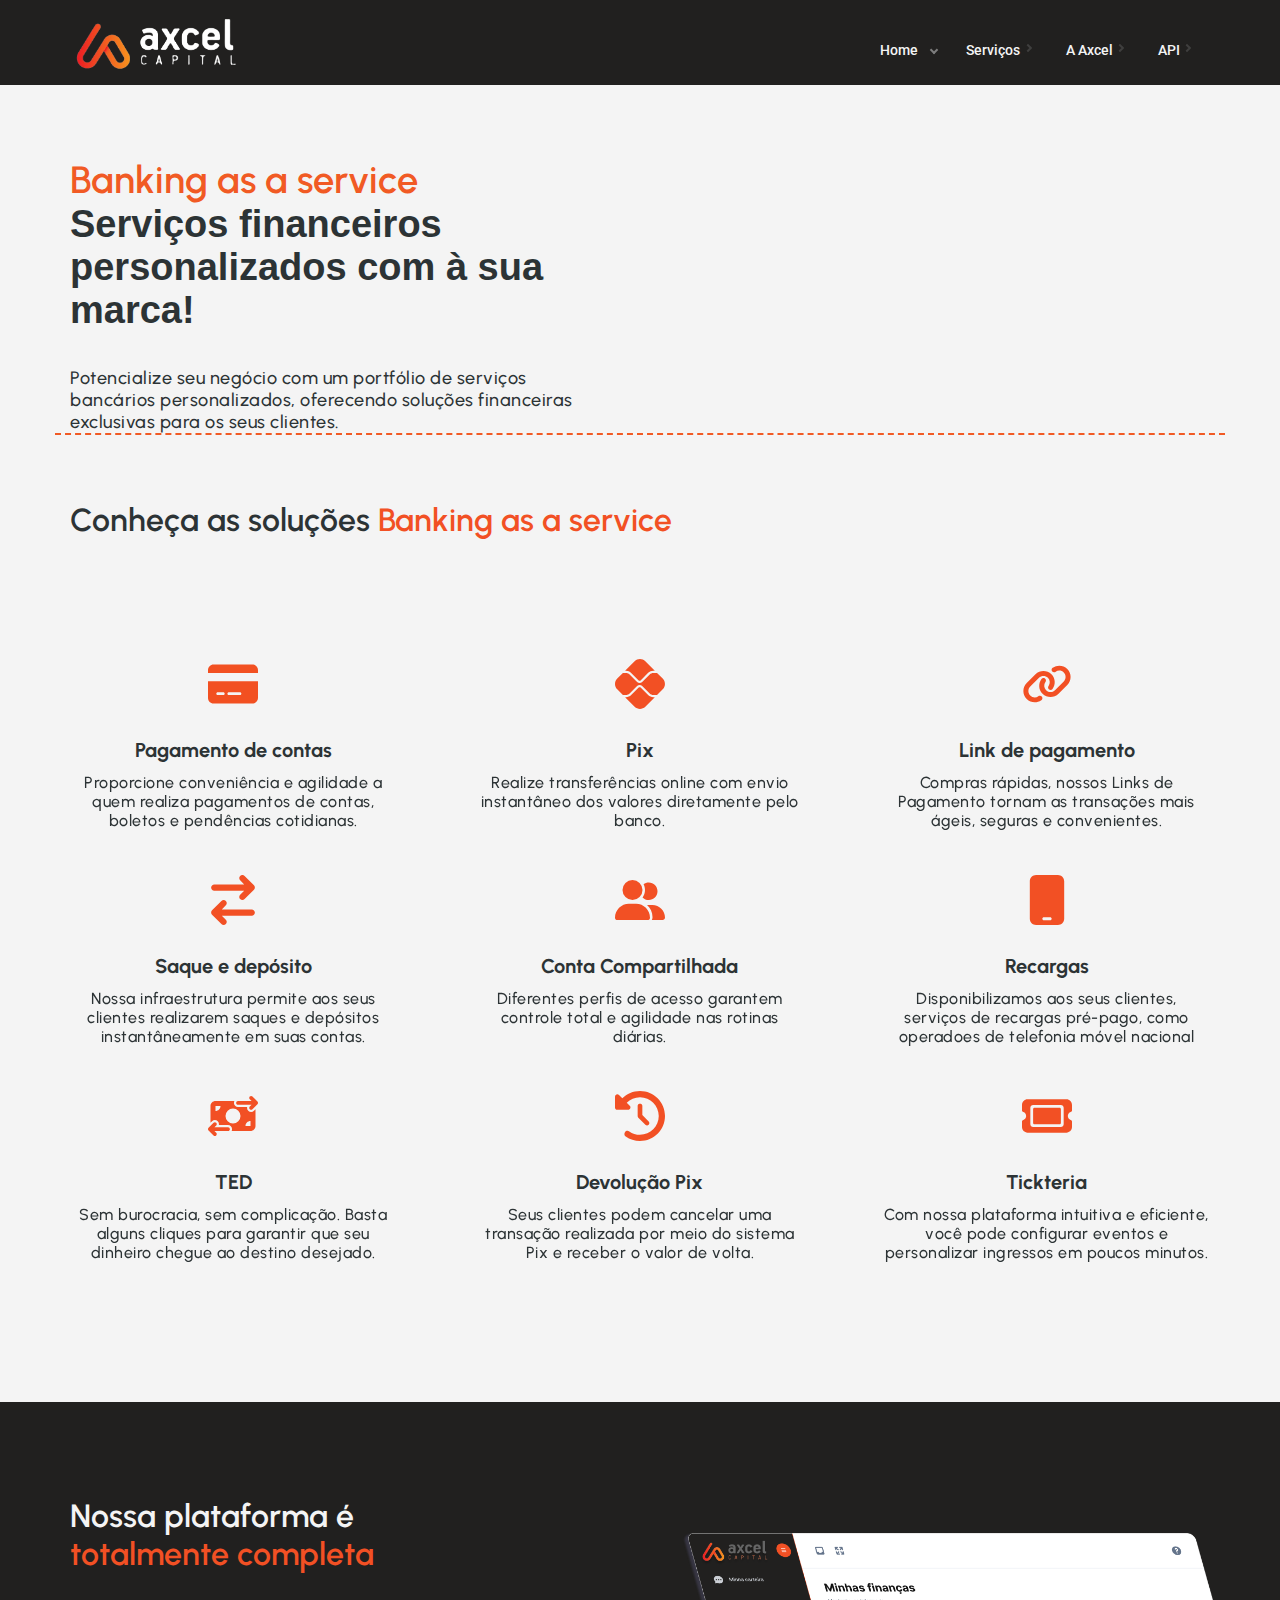
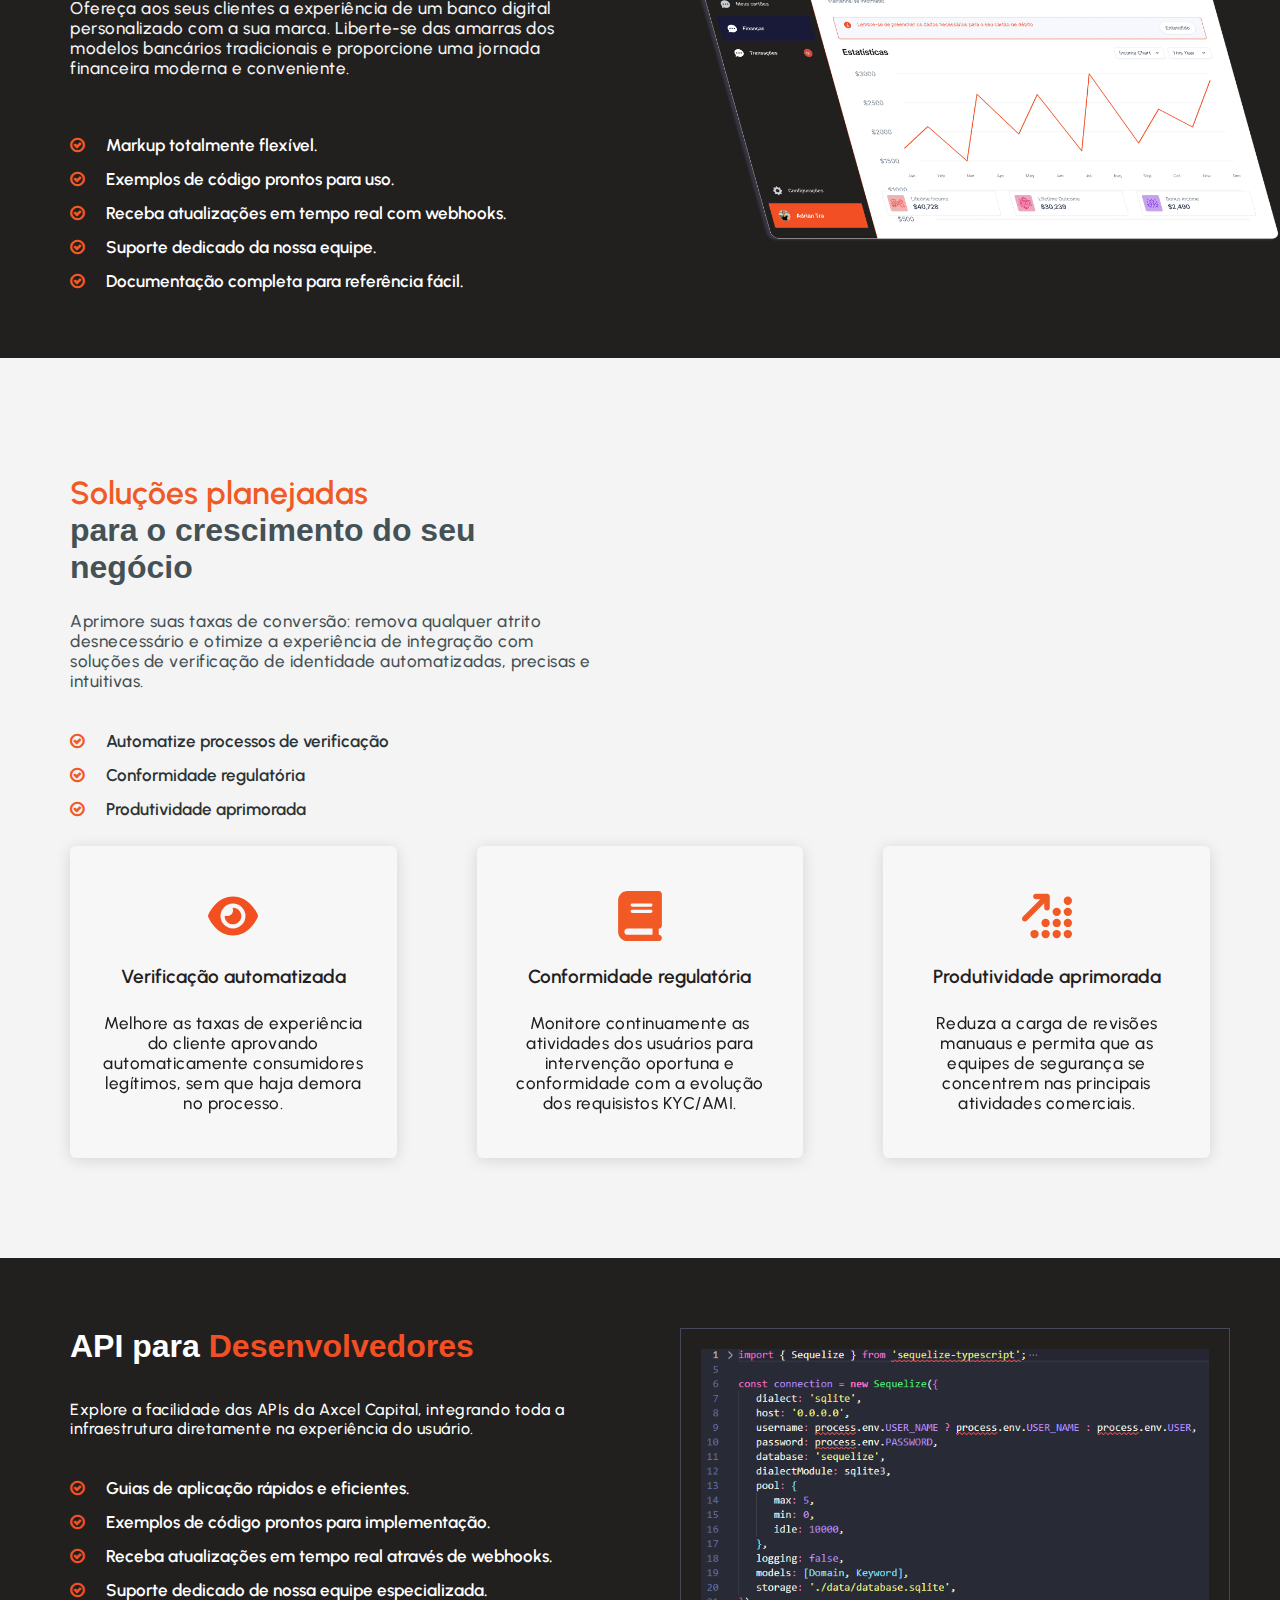
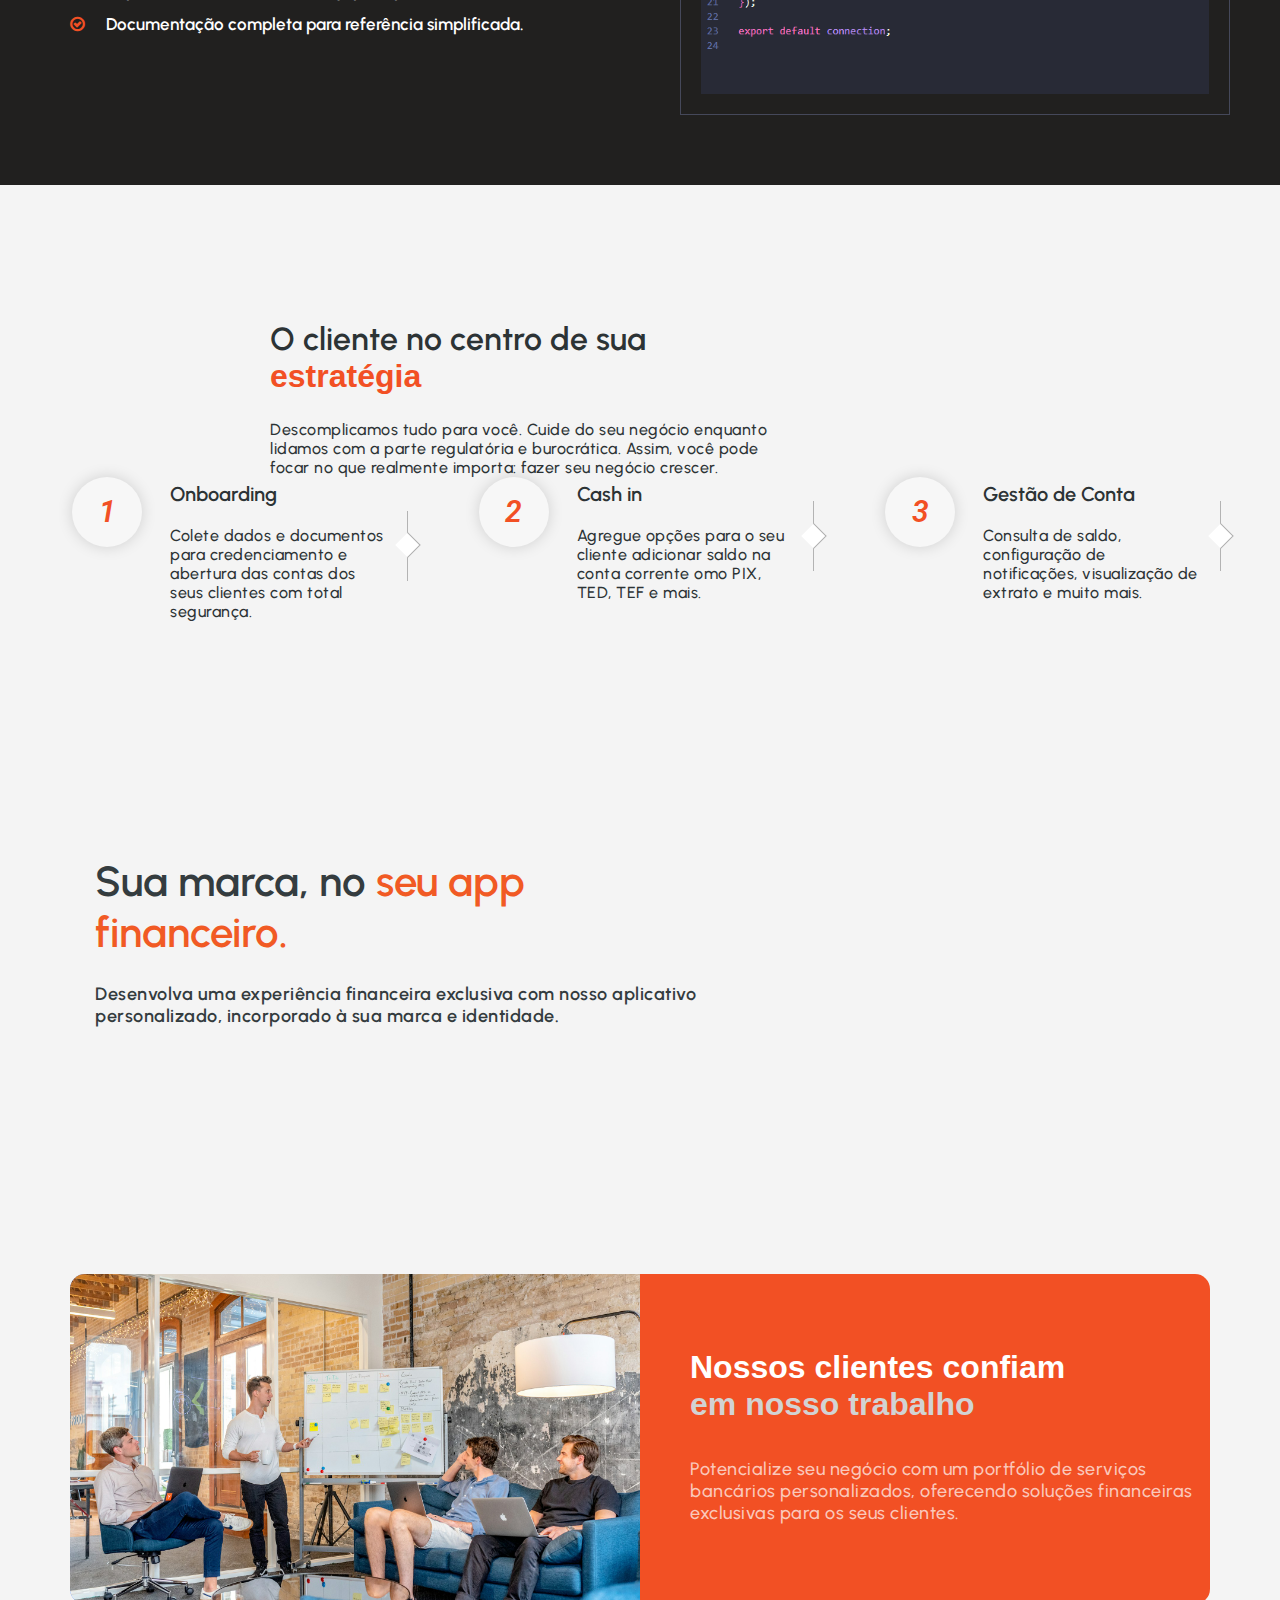
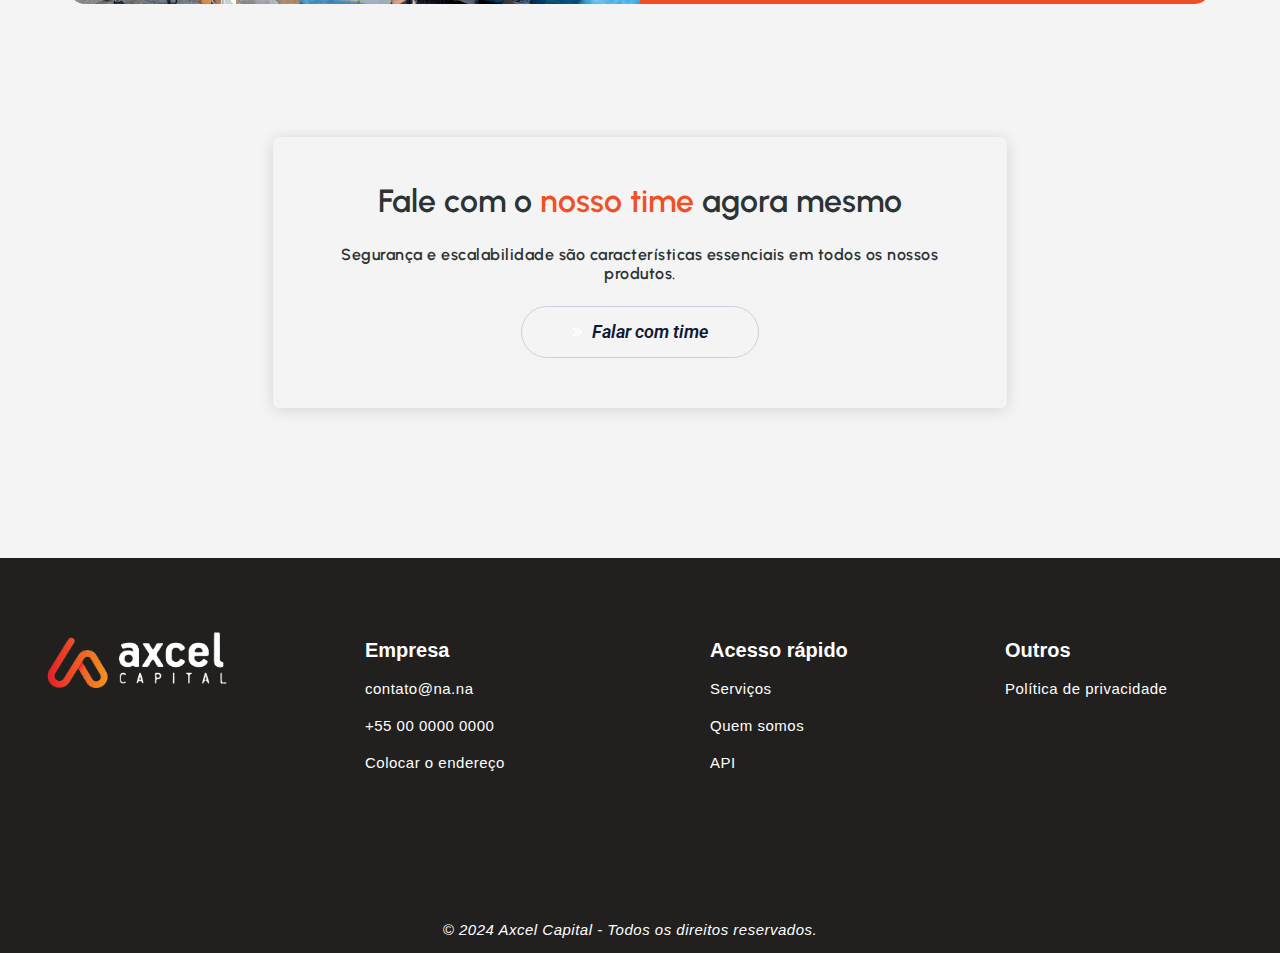
==== index.html @ 0be45f27 "testestete" ====
﻿<!DOCTYPE html>
<!--[if lt IE 10]> <html  lang="en" class="iex"> <![endif]-->
<!--[if (gt IE 10)|!(IE)]><!-->
<html lang="en">
<!--<![endif]-->
<head>
    <meta charset="utf-8">
    <meta http-equiv="X-UA-Compatible" content="IE=edge">
    <meta name="viewport" content="width=device-width, initial-scale=1">
    <title>Home</title>
    <meta name="description" content="Multipurpose HTML template.">
    <script src="../HTWF/scripts/jquery.min.js"></script>
    <link rel="stylesheet" href="../HTWF/scripts/bootstrap/css/bootstrap.css">
    <script src="../HTWF/scripts/script.js"></script>
    <link rel="stylesheet" href="../HTWF/style.css">
    <link rel="stylesheet" href="../HTWF/css/content-box.css">
    <link rel="stylesheet" href="../HTWF/css/image-box.css">
    <link rel="stylesheet" href="../HTWF/css/animations.css">
    <link rel="stylesheet" href="../HTWF/css/components.css">
    <link rel="stylesheet" href="../HTWF/scripts/flexslider/flexslider.css">
    <link rel="stylesheet" href="../HTWF/scripts/magnific-popup.css">
    <link rel="stylesheet" href="../HTWF/scripts/php/contact-form.css">
    <link rel="stylesheet" href="../HTWF/scripts/social.stream.css">
    <link rel="stylesheet" href="../skin.css">
    <link rel="icon" href="../images/favicon.png">
    <link rel="preconnect" href="https://fonts.googleapis.com">
<link rel="preconnect" href="https://fonts.gstatic.com" crossorigin>
<link href="https://fonts.googleapis.com/css2?family=Urbanist:wght@300;400;700&display=swap" rel="stylesheet">
    src
</head>
<body style="width: 100%;">
    <div id="preloader"></div>
    <header class="fixed-top scroll-change" data-menu-anima="fade-bottom">
        <div class="navbar navbar-default mega-menu-fullwidth navbar-fixed-top" role="navigation">
            <div class="navbar navbar-main">
                <div class="container">
                    <div class="navbar-header">
                        <button type="button" class="navbar-toggle">
                            <i class="fa fa-bars"></i>
                        </button>
                        <a class="navbar-brand" href="index.html">
                            <img style="padding-bottom: 20px;" class="logo-default" src="images/axcel-white.png" alt="logo" />
                            <img  class="logo-retina" src="images/axcel-white.png" alt="logo" />
                        </a>
                    </div>
                    <div class="collapse navbar-collapse">
                        <div class="nav navbar-nav navbar-right">
                            <ul class="nav navbar-nav">
                                <li class="dropdown active">
                                    <a href="index.html" class="dropdown-toggle" data-toggle="dropdown" role="button">Home <span class="caret"></span></a>
                                </li>
                                <li class="dropdown">
                                      <li class="dropdown dropdown-submenu">
                                            <a href="serviços.html" class="dropdown-toggle" data-toggle="dropdown">Serviços</a>
                                        </li>
                                        </li>
                                        <li class="dropdown dropdown-submenu">
                                            <a href="quemsomos.html" class="dropdown-toggle" data-toggle="dropdown">A Axcel</a>
                                        </li>
                                        <li class="dropdown dropdown-submenu">
                                            <a href="API.html" class="dropdown-toggle" data-toggle="dropdown">API</a>
                                        </li>
                                            </ul>
                                        </li>
                                    </ul>
                                </li>
                                
                                
        </div>
    </header>
    <div class="section-bg-image bg-top no-paddings-y" style="background-color: #f4f4f4
    ;margin-top: -50px;">
        <div class="container content"style="border-bottom: 2px dashed #F15A24;border-sty">
            <div class="container content" >
                <div class="row">
                    <div class="col-md-6">
                        <h1 style="color: #F15A24;font-family: 'Urbanist', sans-serif; font-size: 38px; margin-top: 100px; align-items: center; text-align: left; font-weight: 600; line-height: normal;">Banking as a service</h1>
                        <h1 style="color: #2c3335;font-family: 'Urbanisst', sans-serif; font-size: 38px;;margin-bottom: 80px;align-items: center; text-align: left; font-weight: 600;line-height: normal;">Serviços financeiros personalizados com à sua marca!</h1>
                        <p style="color: #2c3335;font-family: 'Urbanist', sans-serif; font-size: 18px;margin-top: -50px; align-items: center; text-align: left; font-weight: 500; line-height: normal;">
                            Potencialize seu negócio com um portfólio de serviços bancários personalizados, oferecendo soluções financeiras exclusivas para os seus clientes.                    </p>

                    </div>
                    <div class="col-md-4">
                        <div class="row">
                            <div class="col-md-6" style="align-items: center;margin-bottom: px;">
                                <script src="https://unpkg.com/@dotlottie/player-component@latest/dist/dotlottie-player.mjs" type="module"></script> <dotlottie-player src="https://lottie.host/35537ec1-e413-4c52-8516-61549d7e885e/YJDYobY845.json" background="transparent" speed="1" style="width: 580px; height: 580px;" loop autoplay></dotlottie-player>

                            </div>
                    </div>                  
                </div>    
                    </div>
        </div>
        
    </div>
    <div class="section-bg-image bg-top no-paddings-y" style="background-color: #f4f4f4
    ;">
        <div class="container content">
            <div class="row">
                <div class="col-md-6">

                </div>
                <div class="col-md-4">
                    <div class="row">
                       
                </div>
                
            </div>
           
        </div>
        <div class="container content">
            <div>
                <h1 style="color: #2c3335;font-family: 'Urbanist', sans-serif; font-size: 32px; margin-top: 70px; align-items: center; text-align: left; font-weight: 600; line-height: normal;z-index: 1;">Conheça as soluções <span style="color: #f25024">Banking as a service</span></h1>
            </div>
    </div>
    <div class="section-empty" style="background-color: #f4f4f4
    ;">
            <hr class="space"/>
            <div class="row" style="background-color: #f4f4f4;">
                <div class="col-md-4">
                    <div class="advs-box advs-box-top-icon" data-trigger="hover">
                        <i style="color: #5333ed;"><svg xmlns="http://www.w3.org/2000/svg" height="50" width="50" viewBox="0 0 576 512"><!--!Font Awesome Free 6.5.1 by @fontawesome - https://fontawesome.com License - https://fontawesome.com/license/free Copyright 2024 Fonticons, Inc.--><path fill="#f25021" d="M64 32C28.7 32 0 60.7 0 96v32H576V96c0-35.3-28.7-64-64-64H64zM576 224H0V416c0 35.3 28.7 64 64 64H512c35.3 0 64-28.7 64-64V224zM112 352h64c8.8 0 16 7.2 16 16s-7.2 16-16 16H112c-8.8 0-16-7.2-16-16s7.2-16 16-16zm112 16c0-8.8 7.2-16 16-16H368c8.8 0 16 7.2 16 16s-7.2 16-16 16H240c-8.8 0-16-7.2-16-16z"/></svg></i>
                        <h1 style="color:#2c3335;font-size: 20px; font-family: 'Urbanist', sans-serif;font-weight: 700;">Pagamento de contas</h1>
                        <p  style="color: #2c3335;font-family: 'Urbanist', sans-serif; font-size: 16px; align-items: center; text-align: center; font-weight: 500; line-height: normal;margin-top: -20px;">
                            Proporcione conveniência e agilidade a quem realiza pagamentos de
contas, boletos e pendências
cotidianas.
                        </p>
                    </div>
                </div>
                <div class="col-md-4" style="background-color: #f4f4f4;">
                    <div class="advs-box advs-box-top-icon" data-anima="scale-u" data-trigger="hover">
                        <i style="color: #5333ed;"><svg xmlns="http://www.w3.org/2000/svg" height="50" width="50" viewBox="0 0 512 512"><!--!Font Awesome Free 6.5.1 by @fontawesome - https://fontawesome.com License - https://fontawesome.com/license/free Copyright 2024 Fonticons, Inc.--><path fill="#f25024" d="M242.4 292.5C247.8 287.1 257.1 287.1 262.5 292.5L339.5 369.5C353.7 383.7 372.6 391.5 392.6 391.5H407.7L310.6 488.6C280.3 518.1 231.1 518.1 200.8 488.6L103.3 391.2H112.6C132.6 391.2 151.5 383.4 165.7 369.2L242.4 292.5zM262.5 218.9C256.1 224.4 247.9 224.5 242.4 218.9L165.7 142.2C151.5 127.1 132.6 120.2 112.6 120.2H103.3L200.7 22.8C231.1-7.6 280.3-7.6 310.6 22.8L407.8 119.9H392.6C372.6 119.9 353.7 127.7 339.5 141.9L262.5 218.9zM112.6 142.7C126.4 142.7 139.1 148.3 149.7 158.1L226.4 234.8C233.6 241.1 243 245.6 252.5 245.6C261.9 245.6 271.3 241.1 278.5 234.8L355.5 157.8C365.3 148.1 378.8 142.5 392.6 142.5H430.3L488.6 200.8C518.9 231.1 518.9 280.3 488.6 310.6L430.3 368.9H392.6C378.8 368.9 365.3 363.3 355.5 353.5L278.5 276.5C264.6 262.6 240.3 262.6 226.4 276.6L149.7 353.2C139.1 363 126.4 368.6 112.6 368.6H80.8L22.8 310.6C-7.6 280.3-7.6 231.1 22.8 200.8L80.8 142.7H112.6z"/></svg></i>
                        <h1 style="color:#2c3335;font-size: 20px; font-family: 'Urbanist', sans-serif;font-weight: 700;">Pix</h1>
                        <p  style="color: #2c3335;font-family: 'Urbanist', sans-serif; font-size: 16px; align-items: center; text-align: center; font-weight: 500; line-height: normal;margin-top: -20px;">
                            Realize transferências online com
envio instantâneo dos valores
diretamente pelo banco.
                        </p>
                    </div>
                </div>
                <div class="col-md-4">
                    <div class="advs-box advs-box-top-icon" data-anima="scale-u" data-trigger="hover">
                        <i style="color: #5333ed;"><svg xmlns="http://www.w3.org/2000/svg" height="50" width="50" viewBox="0 0 640 512"><!--!Font Awesome Free 6.5.1 by @fontawesome - https://fontawesome.com License - https://fontawesome.com/license/free Copyright 2024 Fonticons, Inc.--><path fill="#f25024" d="M579.8 267.7c56.5-56.5 56.5-148 0-204.5c-50-50-128.8-56.5-186.3-15.4l-1.6 1.1c-14.4 10.3-17.7 30.3-7.4 44.6s30.3 17.7 44.6 7.4l1.6-1.1c32.1-22.9 76-19.3 103.8 8.6c31.5 31.5 31.5 82.5 0 114L422.3 334.8c-31.5 31.5-82.5 31.5-114 0c-27.9-27.9-31.5-71.8-8.6-103.8l1.1-1.6c10.3-14.4 6.9-34.4-7.4-44.6s-34.4-6.9-44.6 7.4l-1.1 1.6C206.5 251.2 213 330 263 380c56.5 56.5 148 56.5 204.5 0L579.8 267.7zM60.2 244.3c-56.5 56.5-56.5 148 0 204.5c50 50 128.8 56.5 186.3 15.4l1.6-1.1c14.4-10.3 17.7-30.3 7.4-44.6s-30.3-17.7-44.6-7.4l-1.6 1.1c-32.1 22.9-76 19.3-103.8-8.6C74 372 74 321 105.5 289.5L217.7 177.2c31.5-31.5 82.5-31.5 114 0c27.9 27.9 31.5 71.8 8.6 103.9l-1.1 1.6c-10.3 14.4-6.9 34.4 7.4 44.6s34.4 6.9 44.6-7.4l1.1-1.6C433.5 260.8 427 182 377 132c-56.5-56.5-148-56.5-204.5 0L60.2 244.3z"/></svg></i>
                        <h1 style="color:#2c3335;font-size: 20px; font-family: 'Urbanist', sans-serif;font-weight: 700;">Link de pagamento</h1>
                        <p  style="color: #2c3335;font-family: 'Urbanist', sans-serif; font-size: 16px; align-items: center; text-align: center; font-weight: 500; line-height: normal;margin-top: -20px;">
                            Compras rápidas, nossos Links de
Pagamento tornam as transações
mais ágeis, seguras e convenientes.</p>
                    </div>
                </div>
            </div>
        </div>
    </div>
    <div class="section-empty" style="background-color: #f4f4f4;"> 
        <div class="container content">
            <div class="row" style="background-color: #f4f4f4;">
                <div class="col-md-4">
                    <div class="advs-box advs-box-top-icon" data-anima="scale-u" data-trigger="hover">
                        <i style="color: #5333ed;"><svg xmlns="http://www.w3.org/2000/svg" height="50" width="50" viewBox="0 0 448 512"><!--!Font Awesome Free 6.5.1 by @fontawesome - https://fontawesome.com License - https://fontawesome.com/license/free Copyright 2024 Fonticons, Inc.--><path fill="#f25024" d="M438.6 150.6c12.5-12.5 12.5-32.8 0-45.3l-96-96c-12.5-12.5-32.8-12.5-45.3 0s-12.5 32.8 0 45.3L338.7 96 32 96C14.3 96 0 110.3 0 128s14.3 32 32 32l306.7 0-41.4 41.4c-12.5 12.5-12.5 32.8 0 45.3s32.8 12.5 45.3 0l96-96zm-333.3 352c12.5 12.5 32.8 12.5 45.3 0s12.5-32.8 0-45.3L109.3 416 416 416c17.7 0 32-14.3 32-32s-14.3-32-32-32l-306.7 0 41.4-41.4c12.5-12.5 12.5-32.8 0-45.3s-32.8-12.5-45.3 0l-96 96c-12.5 12.5-12.5 32.8 0 45.3l96 96z"/></svg></i>
                        <h1 style="color:#2c3335;font-size: 20px; font-family: 'Urbanist', sans-serif;font-weight: 700;">Saque e depósito</h1>
                        <p  style="color: #2c3335;font-family: 'Urbanist', sans-serif; font-size: 16px; align-items: center; text-align: center; font-weight: 500; line-height: normal;margin-top: -20px;">
                            Nossa infraestrutura permite aos seus clientes realizarem saques e depósitos instantâneamente em suas contas.</p>
                    </div>
                </div>
                <div class="col-md-4">
                    <div class="advs-box advs-box-top-icon" data-anima="scale-u" data-trigger="hover">
                        <i style="color: #5333ed;"><svg xmlns="http://www.w3.org/2000/svg" height="50" width="50" viewBox="0 0 640 512"><!--!Font Awesome Free 6.5.1 by @fontawesome - https://fontawesome.com License - https://fontawesome.com/license/free Copyright 2024 Fonticons, Inc.--><path fill="#f25024" d="M96 128a128 128 0 1 1 256 0A128 128 0 1 1 96 128zM0 482.3C0 383.8 79.8 304 178.3 304h91.4C368.2 304 448 383.8 448 482.3c0 16.4-13.3 29.7-29.7 29.7H29.7C13.3 512 0 498.7 0 482.3zM609.3 512H471.4c5.4-9.4 8.6-20.3 8.6-32v-8c0-60.7-27.1-115.2-69.8-151.8c2.4-.1 4.7-.2 7.1-.2h61.4C567.8 320 640 392.2 640 481.3c0 17-13.8 30.7-30.7 30.7zM432 256c-31 0-59-12.6-79.3-32.9C372.4 196.5 384 163.6 384 128c0-26.8-6.6-52.1-18.3-74.3C384.3 40.1 407.2 32 432 32c61.9 0 112 50.1 112 112s-50.1 112-112 112z"/></svg></i>
                        <h1 style="color:#2c3335;font-size: 20px; font-family: 'Urbanist', sans-serif;font-weight: 700;">Conta Compartilhada</h1>
                        <p  style="color: #2c3335;font-family: 'Urbanist', sans-serif; font-size: 16px; align-items: center; text-align: center; font-weight: 500; line-height: normal;margin-top: -20px;">
                            Diferentes perfis de acesso
                            garantem controle total e agilidade
                            nas rotinas diárias. 
                            
                        </p>
                    </div>
                </div>
                <div class="col-md-4">
                    <div class="advs-box advs-box-top-icon" data-anima="scale-u" data-trigger="hover">
                        <i style="color: #5333ed;"><svg xmlns="http://www.w3.org/2000/svg" height="50" width="50" viewBox="0 0 384 512"><!--!Font Awesome Free 6.5.1 by @fontawesome - https://fontawesome.com License - https://fontawesome.com/license/free Copyright 2024 Fonticons, Inc.--><path fill="#f25024" d="M80 0C44.7 0 16 28.7 16 64V448c0 35.3 28.7 64 64 64H304c35.3 0 64-28.7 64-64V64c0-35.3-28.7-64-64-64H80zm80 432h64c8.8 0 16 7.2 16 16s-7.2 16-16 16H160c-8.8 0-16-7.2-16-16s7.2-16 16-16z"/></svg></i>
                        <h1 style="color:#2c3335;font-size: 20px; font-family: 'Urbanist', sans-serif;font-weight: 700;">Recargas</h1>
                        <p style="color: #2c3335;font-family: 'Urbanist', sans-serif; font-size: 16px; align-items: center; text-align: center; font-weight: 500; line-height: normal;margin-top: -20px;">
                           Disponibilizamos aos seus clientes, serviços de recargas pré-pago, como operadoes de telefonia móvel nacional
                        </p>
                    </div>
                </div>
            </div>
        </div>
    </div>
    <div class="section-empty" style="background-color: #f4f4f4;">
        <div class="container content" style="background-color: f6f0fa;">
            <div class="row" style="background-color: #f4f4f4;">
                <div class="col-md-4">
                    <div class="advs-box advs-box-top-icon" data-anima="scale-u" data-trigger="hover">
                        <i style="color: #5333ed;"><svg xmlns="http://www.w3.org/2000/svg" height="50" width="50" viewBox="0 0 640 512"><!--!Font Awesome Free 6.5.1 by @fontawesome - https://fontawesome.com License - https://fontawesome.com/license/free Copyright 2024 Fonticons, Inc.--><path fill="#f25024" d="M535 41c-9.4-9.4-9.4-24.6 0-33.9s24.6-9.4 33.9 0l64 64c4.5 4.5 7 10.6 7 17s-2.5 12.5-7 17l-64 64c-9.4 9.4-24.6 9.4-33.9 0s-9.4-24.6 0-33.9l23-23L384 112c-13.3 0-24-10.7-24-24s10.7-24 24-24l174.1 0L535 41zM105 377l-23 23L256 400c13.3 0 24 10.7 24 24s-10.7 24-24 24L81.9 448l23 23c9.4 9.4 9.4 24.6 0 33.9s-24.6 9.4-33.9 0L7 441c-4.5-4.5-7-10.6-7-17s2.5-12.5 7-17l64-64c9.4-9.4 24.6-9.4 33.9 0s9.4 24.6 0 33.9zM96 64H337.9c-3.7 7.2-5.9 15.3-5.9 24c0 28.7 23.3 52 52 52l117.4 0c-4 17 .6 35.5 13.8 48.8c20.3 20.3 53.2 20.3 73.5 0L608 169.5V384c0 35.3-28.7 64-64 64H302.1c3.7-7.2 5.9-15.3 5.9-24c0-28.7-23.3-52-52-52l-117.4 0c4-17-.6-35.5-13.8-48.8c-20.3-20.3-53.2-20.3-73.5 0L32 342.5V128c0-35.3 28.7-64 64-64zm64 64H96v64c35.3 0 64-28.7 64-64zM544 320c-35.3 0-64 28.7-64 64h64V320zM320 352a96 96 0 1 0 0-192 96 96 0 1 0 0 192z"/></svg></i>
                        <h1 style="color:#2c3335;font-size: 20px; font-family: 'Urbanist', sans-serif;font-weight: 700;">TED</h1>
                        <p  style="color: #2c3335;font-family: 'Urbanist', sans-serif; font-size: 16px; align-items: center; text-align: center; font-weight: 500; line-height: normal;margin-top: -20px;">
                            Sem burocracia, sem complicação.
Basta alguns cliques para garantir que
seu dinheiro chegue ao destino
desejado.</p>
                    </div>
                </div>
                <div class="col-md-4">
                    <div class="advs-box advs-box-top-icon" data-anima="scale-u" data-trigger="hover">
                        <i style="color: #5333ed;"><svg xmlns="http://www.w3.org/2000/svg" height="50" width="50" viewBox="0 0 512 512"><!--!Font Awesome Free 6.5.1 by @fontawesome - https://fontawesome.com License - https://fontawesome.com/license/free Copyright 2024 Fonticons, Inc.--><path fill="#f25024" d="M75 75L41 41C25.9 25.9 0 36.6 0 57.9V168c0 13.3 10.7 24 24 24H134.1c21.4 0 32.1-25.9 17-41l-30.8-30.8C155 85.5 203 64 256 64c106 0 192 86 192 192s-86 192-192 192c-40.8 0-78.6-12.7-109.7-34.4c-14.5-10.1-34.4-6.6-44.6 7.9s-6.6 34.4 7.9 44.6C151.2 495 201.7 512 256 512c141.4 0 256-114.6 256-256S397.4 0 256 0C185.3 0 121.3 28.7 75 75zm181 53c-13.3 0-24 10.7-24 24V256c0 6.4 2.5 12.5 7 17l72 72c9.4 9.4 24.6 9.4 33.9 0s9.4-24.6 0-33.9l-65-65V152c0-13.3-10.7-24-24-24z"/></svg></i>
                        <h1 style="color:#2c3335;font-size: 20px; font-family: 'Urbanist', sans-serif;font-weight: 700;">Devolução Pix</h1>
                        <p  style="color: #2c3335;font-family: 'Urbanist', sans-serif; font-size: 16px; align-items: center; text-align: center; font-weight: 500; line-height: normal;margin-top: -20px;">
                            Seus clientes podem cancelar uma
transação realizada por meio do
sistema Pix e receber o valor de
volta.
                        </p>
                    </div>
                </div>
                <div class="col-md-4">
                    <div class="advs-box advs-box-top-icon" data-anima="scale-u" data-trigger="hover">
                        <i style="color: #ffff;"><svg xmlns="http://www.w3.org/2000/svg" height="50" width="50" viewBox="0 0 576 512"><!--!Font Awesome Free 6.5.1 by @fontawesome - https://fontawesome.com License - https://fontawesome.com/license/free Copyright 2024 Fonticons, Inc.--><path fill="#f25024" d="M64 64C28.7 64 0 92.7 0 128v64c0 8.8 7.4 15.7 15.7 18.6C34.5 217.1 48 235 48 256s-13.5 38.9-32.3 45.4C7.4 304.3 0 311.2 0 320v64c0 35.3 28.7 64 64 64H512c35.3 0 64-28.7 64-64V320c0-8.8-7.4-15.7-15.7-18.6C541.5 294.9 528 277 528 256s13.5-38.9 32.3-45.4c8.3-2.9 15.7-9.8 15.7-18.6V128c0-35.3-28.7-64-64-64H64zm64 112l0 160c0 8.8 7.2 16 16 16H432c8.8 0 16-7.2 16-16V176c0-8.8-7.2-16-16-16H144c-8.8 0-16 7.2-16 16zM96 160c0-17.7 14.3-32 32-32H448c17.7 0 32 14.3 32 32V352c0 17.7-14.3 32-32 32H128c-17.7 0-32-14.3-32-32V160z"/></svg></i>
                        <h1 style="color:#2c3335;font-size: 20px; font-family: 'Urbanist', sans-serif;font-weight: 700;">Tickteria</h1>
                        <p style="color: #2c3335;font-family: 'Urbanist', sans-serif; font-size: 16px; align-items: center; text-align: center; font-weight: 500; line-height: normal;margin-top: -20px;">
                            Com nossa plataforma intuitiva e
eficiente, você pode configurar eventos
e personalizar ingressos em poucos
minutos.
                        </p>
                    </div>
                    <hr class="space"/>
                </div>
            </div>
        </div>
    </div>
    <hr class="space"/>
    <div class="section-bg-image bg-bottom text-center" style="background-color: #21201f
    ;max-height: 1300px;">
        
        <div class="container content">
                    <div class="row">
                        <div class="col-md-6">
                            <h1 style="color: #f4f4f4;font-family: 'Urbanist', sans-serif; font-size: 32px; margin-top: 100px; align-items: center; text-align: left; font-weight: 600; line-height: normal;margin-left: px;">Nossa plataforma é <br> <span style="color:#f25024                        ;">totalmente completa</span></h1>
                            <p style="color: #f4f4f4;font-family: 'Urbanist', sans-serif; font-size: 17px; align-items: center; text-align: left; font-weight: 500; line-height: normal;margin-left: px;">
                                Ofereça aos seus clientes a experiência de um banco digital personalizado com a sua marca. Liberte-se das
        amarras dos modelos bancários tradicionais e proporcione uma jornada financeira moderna e conveniente.
        <ul class="fa-ul text-m text-color" style="color: #ffffff;font-family: 'Urbanist', sans-serif; font-size: 16px; align-items: center; text-align: left; font-weight: 600; line-height: normal;margin-left: px;margin-top: 50px;margin-bottom: 60px;">
            <li><i style="color: #F15A24" class="fa-li fa fa-check-circle-o"></i>Markup totalmente flexível. </li>
            <li><i style="color: #F15A24" class="fa-li fa fa-check-circle-o"></i>Exemplos de código prontos para uso.</li>
            <li><i style="color: #F15A24" class="fa-li fa fa-check-circle-o"></i>Receba atualizações em tempo real com webhooks.</li>
            <li><i style="color: #F15A24" class="fa-li fa fa-check-circle-o"></i>Suporte dedicado da nossa equipe.</li>
            <li><i style="color: #F15A24" class="fa-li fa fa-check-circle-o"></i>Documentação completa para referência fácil.</li>
        </ul>
    
                        </div>
                        <div class="col-md-4" style="margin-top: 130px;">
                            <div class="row">
                                <div class="col-md-6" style="align-items: center;margin-bottom: px;">
                                    <img style="max-width: 600px;" class="pulse-infinite" src="images/chartca.png" alt="" />
    
    
                                </div>
                        </div>                  
                    </div>    
                        </div>
            </div>
        </div>
    </div>

            <div class="row">
                <div class="col-md-10 col-center">
                

        </div>
    </div>
    <hr class="space" />
    <div class="section-bg-image bg-top no-paddings-y" style="margin-top: 50px;">
        <div class="container content">
            <div class="row">
                <div class="col-md-6">
                    <h1 style="color: #F15A24;font-family: 'Urbanist', sans-serif; font-size: 32px; align-items: center; text-align: left; font-weight: 600; line-height: normal;">Soluções planejadas</h1>
                            <h1 style="color: #445155;font-family: 'Urbanisst', sans-serif; font-size: 32px;align-items: center; text-align: left; font-weight: 600;line-height: normal;">para o crescimento do seu negócio</h1>
                    <p style="color:#445155; font-family: 'Urbanist', sans-serif; font-size: 17px; align-items: center; text-align: left; font-weight: 500; line-height: normal;">
                        
Aprimore suas taxas de conversão: remova qualquer atrito desnecessário e otimize a experiência de integração com soluções de verificação de identidade automatizadas, precisas e intuitivas.
                    </p>
                    <hr class="space m" />
                    <ul class="fa-ul text-m text-color" style="color: #2c3335;font-family: 'Urbanist', sans-serif; font-size: 16px; align-items: center; text-align: left; font-weight: 600; line-height: normal;">
                        <li><i style="color: #F15A24;" class="fa-li fa fa-check-circle-o"></i>Automatize processos de verificação</li>
                        <li><i style="color: #F15A24;" class="fa-li fa fa-check-circle-o"></i>Conformidade regulatória</li>
                        <li><i style="color: #F15A24;" class="fa-li fa fa-check-circle-o"></i>Produtividade aprimorada</li>
                    </ul>
                </div>
                <div class="col-md-4" style="margin-top: -50px;">
                    <script src="https://unpkg.com/@dotlottie/player-component@latest/dist/dotlottie-player.mjs" type="module"></script> <dotlottie-player src="https://lottie.host/8535f51f-9c97-4e4b-bb9a-8dd42d145477/1iuofl1ipi.json" background="transparent" speed="1" style="width: 420px; height: 420px;margin-top: -50;" loop autoplay></dotlottie-player>


                    <hr class="space" />
                </div>
            </div>
        </div>
        <hr class="space" />

        <div class="container content">
            <div class="row" style="margin-top: -50px;margin-bottom: 100px;">
                <div class="col-md-4">
                    <div class="advs-box advs-box-top-icon boxed-inverse shadow-1" data-anima="scale-u" data-trigger="hover"style="background-color: #f7f7f7
                    ;">
                        <i><svg xmlns="http://www.w3.org/2000/svg" height="50" width="50" viewBox="0 0 576 512"><!--!Font Awesome Free 6.5.1 by @fontawesome - https://fontawesome.com License - https://fontawesome.com/license/free Copyright 2024 Fonticons, Inc.--><path fill="#f25021" d="M288 32c-80.8 0-145.5 36.8-192.6 80.6C48.6 156 17.3 208 2.5 243.7c-3.3 7.9-3.3 16.7 0 24.6C17.3 304 48.6 356 95.4 399.4C142.5 443.2 207.2 480 288 480s145.5-36.8 192.6-80.6c46.8-43.5 78.1-95.4 93-131.1c3.3-7.9 3.3-16.7 0-24.6c-14.9-35.7-46.2-87.7-93-131.1C433.5 68.8 368.8 32 288 32zM144 256a144 144 0 1 1 288 0 144 144 0 1 1 -288 0zm144-64c0 35.3-28.7 64-64 64c-7.1 0-13.9-1.2-20.3-3.3c-5.5-1.8-11.9 1.6-11.7 7.4c.3 6.9 1.3 13.8 3.2 20.7c13.7 51.2 66.4 81.6 117.6 67.9s81.6-66.4 67.9-117.6c-11.1-41.5-47.8-69.4-88.6-71.1c-5.8-.2-9.2 6.1-7.4 11.7c2.1 6.4 3.3 13.2 3.3 20.3z"/></svg>
                        <h1 style="color: #21201f;font-family: 'Urbanist', sans-serif; font-size: 19px; align-items: center; text-align: center; font-weight: 600; line-height: normal;margin-top: 20px;margin-bottom: 20px;font-style: normal;">Verificação automatizada</h1>
                        <p style="color: #21201f; font-family: 'Urbanist', sans-serif; font-size: 17px; align-items: center; text-align: center; font-weight: 500; line-height: normal;font-style: normal;">
                            Melhore as taxas de experiência do cliente aprovando automaticamente consumidores legítimos, sem que haja demora no processo.
                        </p>
                    </div>
                </div>
                <div class="col-md-4" style="margin-top: -0px;">
                    <div class="advs-box advs-box-top-icon boxed-inverse shadow-1" data-anima="scale-u" data-trigger="hover"style="background-color: #f7f7f7
                    ">
                        <i><svg xmlns="http://www.w3.org/2000/svg" height="50" width="50" viewBox="0 0 448 512"><!--!Font Awesome Free 6.5.1 by @fontawesome - https://fontawesome.com License - https://fontawesome.com/license/free Copyright 2024 Fonticons, Inc.--><path fill="#f15a24" d="M96 0C43 0 0 43 0 96V416c0 53 43 96 96 96H384h32c17.7 0 32-14.3 32-32s-14.3-32-32-32V384c17.7 0 32-14.3 32-32V32c0-17.7-14.3-32-32-32H384 96zm0 384H352v64H96c-17.7 0-32-14.3-32-32s14.3-32 32-32zm32-240c0-8.8 7.2-16 16-16H336c8.8 0 16 7.2 16 16s-7.2 16-16 16H144c-8.8 0-16-7.2-16-16zm16 48H336c8.8 0 16 7.2 16 16s-7.2 16-16 16H144c-8.8 0-16-7.2-16-16s7.2-16 16-16z"/></svg></i>
                        <h1 style="color: #21201f;font-family: 'Urbanist', sans-serif; font-size: 19px; align-items: center; text-align: center; font-weight: 600; line-height: normal;margin-top: 20px;margin-bottom: 20px;font-style: normal;">Conformidade regulatória</h1>
                        <p style="color: #21201f; font-family: 'Urbanist', sans-serif; font-size: 17px; align-items: center; text-align: center; font-weight: 500; line-height: normal;font-style: normal;">
                            Monitore continuamente as atividades dos usuários para intervenção oportuna e conformidade com a evolução dos requisistos KYC/AMI.
                        </p>
                    </div>
                </div>
                <div class="col-md-4" style="margin-top: -0px;">
                    <div class="advs-box advs-box-top-icon boxed-inverse shadow-1" data-anima="scale-u" data-trigger="hover" style="background-color: #f7f7f7
                    ;">
                        <i><svg xmlns="http://www.w3.org/2000/svg" height="50" width="50" viewBox="0 0 576 512"><!--!Font Awesome Free 6.5.1 by @fontawesome - https://fontawesome.com License - https://fontawesome.com/license/free Copyright 2024 Fonticons, Inc.--><path fill="#f15a24" d="M160 0c-17.7 0-32 14.3-32 32s14.3 32 32 32h50.7L9.4 265.4c-12.5 12.5-12.5 32.8 0 45.3s32.8 12.5 45.3 0L256 109.3V160c0 17.7 14.3 32 32 32s32-14.3 32-32V32c0-17.7-14.3-32-32-32H160zM576 80a48 48 0 1 0 -96 0 48 48 0 1 0 96 0zM448 208a48 48 0 1 0 -96 0 48 48 0 1 0 96 0zM400 384a48 48 0 1 0 0-96 48 48 0 1 0 0 96zm48 80a48 48 0 1 0 -96 0 48 48 0 1 0 96 0zm128 0a48 48 0 1 0 -96 0 48 48 0 1 0 96 0zM272 384a48 48 0 1 0 0-96 48 48 0 1 0 0 96zm48 80a48 48 0 1 0 -96 0 48 48 0 1 0 96 0zM144 512a48 48 0 1 0 0-96 48 48 0 1 0 0 96zM576 336a48 48 0 1 0 -96 0 48 48 0 1 0 96 0zm-48-80a48 48 0 1 0 0-96 48 48 0 1 0 0 96z"/></svg></i>
                        <h1 style="color: #21201f;font-family: 'Urbanist', sans-serif; font-size: 19px; align-items: center; text-align: center; font-weight: 600; line-height: normal;margin-top: 20px;margin-bottom: 20px;font-style: normal;">Produtividade aprimorada</h1>
                        <p style="color: #21201f; font-family: 'Urbanist', sans-serif; font-size: 17px; align-items: center; text-align: center; font-weight: 500; line-height: normal;font-style: normal;">
                            Reduza a carga de revisões manuaus e permita que as equipes de segurança se concentrem nas principais atividades comerciais.
                        </p>
                    </div>
                </div>
    </div>
    </div>
            </div>
        </div>
    </div>
    <div class="section-bg-image bg-top no-paddings-y" style="background-color: #21201f
    ;">
        <div class="container content">
            <div class="row">
                <div class="col-md-6">
                    <hr class="space" />
                    <h2 style="color: #ffff;font-family: 'Urbanisst', sans-serif; font-size: 32px; text-align: left; font-weight: 600;line-height: normal;font-style: normal;">API para <span style="color: #f25024;">Desenvolvedores</span></h2>
                    <p style="color: #ffffff;font-family: 'Urbanist', sans-serif; font-size: 16px; align-items: center; text-align: left; font-weight: 500; line-height: normal;font-style: normal;">
                        Explore a facilidade das APIs da Axcel Capital, integrando toda a infraestrutura diretamente na experiência do usuário.
                    </p>
                    <hr class="space m" />
                    <ul class="fa-ul text-m text-color" style="color: #ffffff;font-family: 'Urbanist', sans-serif; font-size: 16px; align-items: center; text-align: left; font-weight: 600; line-height: normal;font-style: normal;">
                        <li><i style="color: #f25024" class="fa-li fa fa-check-circle-o"></i>Guias de aplicação rápidos e eficientes.</li>
                        <li><i style="color: #f25024" class="fa-li fa fa-check-circle-o"></i>Exemplos de código prontos para implementação.                        </li>
                        <li><i style="color: #f25024" class="fa-li fa fa-check-circle-o"></i>Receba atualizações em tempo real através de webhooks.
                        </li>
                        <li><i style="color: #f25024" class="fa-li fa fa-check-circle-o"></i>Suporte dedicado de nossa equipe especializada.
                        </li>
                        <li><i style="color: #f25024 " class="fa-li fa fa-check-circle-o"></i>Documentação completa para referência simplificada.
                        </li>
                    </ul>
                    <hr class="space" />
                </div>
                <div class="col-md-4">
                    <hr class="space" />
                    <img class="abs-image" style="margin-top: 0px; border: solid 0.5px #51556dc2;padding: 20px; max-width: 550px; max-height: 700px;" src="../images/api-hook.png" alt="" />
                    <hr class="space" />
                </div>
            </div>
        </div>
    </div>
    <div class="section-bg-image bg-top no-paddings-y">
        <div class="container content">
            <div class="row">
                <div class="col-md-4" style="margin-top: -50px;margin-bottom: -50px;">
                    <script src="https://unpkg.com/@dotlottie/player-component@latest/dist/dotlottie-player.mjs" type="module"></script> <dotlottie-player src="https://lottie.host/0c7e3bf1-381c-4fb9-b65d-025f92a7350e/m6yStAOtxx.json" background="transparent" speed="1" style="width: 520px; height: 520px;" loop autoplay></dotlottie-player>



                    <hr class="space" />
                </div>
                <div class="col-md-6" style="margin-left: 200px;">
                    <hr class="space" />
                    <hr class="space" />
                    <h1 style="color: #2c3335;font-family: 'Urbanist', sans-serif; font-size: 32px; align-items: center; text-align:left; font-weight: 600; line-height: normal;font-style: normal;">O cliente no centro
                        de sua
                        </h1>
                            <h1 style="color: #f25024;font-family: 'Urbanisst', sans-serif; font-size: 32px;align-items: center; text-align: left; font-weight: 600;line-height: normal;font-style: normal;">estratégia</h1>
                    <p style="color: #2c3335; font-family: 'Urbanist', sans-serif; font-size: 16px; align-items: center; text-align: left; font-weight: 500; line-height: normal;font-style: normal;">
                        Descomplicamos tudo para você. Cuide do seu negócio
enquanto lidamos com a parte regulatória e burocrática.
Assim, você pode focar no que realmente importa: fazer
seu negócio crescer.
                    </p>
                </div>
            </div>
            <div class="row box-steps" style="margin-top: 0px;">
                <div class="step-item col-md-4">
                    <span style="color: #f25024;" class="step-number">1</span>
                    <h3 style="color: #2c3335;font-family: 'Urbanist', sans-serif; font-size: 20px; align-items: center; text-align:left; font-weight: 600; line-height: normal;font-style: normal;">Onboarding</h3>
                    <p style="color: #2c3335; font-family: 'Urbanist', sans-serif; font-size: 16px; align-items: center; text-align: left; font-weight: 500; line-height: normal;font-style: normal;">
                       Colete dados e documentos para credenciamento e abertura das contas dos seus clientes com total segurança.
                    </p>
                </div>
                <div class="step-item col-md-4">
                    <span style="color: #f25024;" class="step-number">2</span>
                    <h3 style="color: #2c3335;font-family: 'Urbanist', sans-serif; font-size: 20px; align-items: center; text-align:left; font-weight: 600; line-height: normal;font-style: normal;">Cash in</h3>
                    <p style="color: #2c3335; font-family: 'Urbanist', sans-serif; font-size: 16px; align-items: center; text-align: left; font-weight: 500; line-height: normal;font-style: normal;">
                        Agregue opções para o seu cliente adicionar saldo na conta corrente omo PIX, TED, TEF e mais.
                    </p>
                </div>
                <div class="step-item col-md-4">
                    <span style="color: #f25024;" class="step-number">3</span>
                    <h3 style="color: #2c3335;font-family: 'Urbanist', sans-serif; font-size: 20px; align-items: center; text-align:left; font-weight: 600; line-height: normal;font-style: normal;">Gestão de Conta</h3>
                    <p style="color: #2c3335; font-family: 'Urbanist', sans-serif; font-size: 16px; align-items: center; text-align: left; font-weight: 500; line-height: normal;font-style: normal;">
                        Consulta de saldo, configuração de notificações, visualização de extrato e muito mais.
                    </p>                   
                </div>
                <hr class="space" />
                <hr class="space" />
                <div class="container content box-middle">
                        <div class="col-md-7">
                            <h1 style="color: #343c3f;font-family: 'Urbanist', sans-serif; font-size: 42px; align-items: center;margin-top: 100px; text-align:left; font-weight: 600; line-height: normal;font-style: normal;">Sua marca, no
                                <span style="color:#F15A24 ;">seu app financeiro.</span>
                                </h1>
                            <p style="color: #343c3f;font-family: 'Urbanist', sans-serif; font-size: 18px; align-items: center; text-align:left; font-weight: 600; line-height: normal; margin-top: 20px;font-style: normal;">
                                Desenvolva uma experiência financeira exclusiva com nosso aplicativo personalizado, incorporado à sua marca e identidade.
                            </p>
                            <div class="icon-list text-color" style="align-items: center;text-align: left;color: #343c3f;margin-top: 50px;">
                                <img src="images/Component 2.png" alt="">
                            </div>
                            <hr class="space m" />
                        </div>
                        <div class="row vertical-row">
                            <div class="col-md-5">
                                <img style="margin-left: 100px; max-width: 350px;" src="../images/component1.png " alt="" />
                            </div>
                    </div>
                </div>                
                </div>
            </div>            
        </div>       
        <div class="section-two-blocks two-blocks-container blocks-right bg-color white margin-top-90" style="background-color: #f25024;margin-top: 140px;max-height: 350px;">
            <div class="row">
                <div class="col-md-6" style="background-color: #f25024;">
                    <div class="content" style="background-color: #f25024;">
                        <h1 style="color: #ffffff;font-family: 'Urbanis#f25024t', sans-serif; font-size: 32px; margin-top: 0px;margin-left: 50px; align-items: center; text-align: left; font-weight: 600; line-height: normal;font-style: normal;">Nossos clientes confiam</h1>
                            <h1 style="color: #d2d3d3;font-family: 'Urbanisst', sans-serif; font-size: 32px;;margin-bottom: 80px;margin-left: 50px; align-items: center; text-align: left; font-weight: 600;line-height: normal;font-style: normal;"> em nosso trabalho<br>
                            </h1>
                            <p style="color: #d2d3d3;font-family: 'Urbanist', sans-serif; font-size: 18px;margin-top: -50px;margin-left: 50px; align-items: center; text-align: left; font-weight: 500; line-height: normal;font-style: normal;">
                                Potencialize seu negócio com um portfólio de serviços bancários personalizados, oferecendo soluções financeiras exclusivas para os seus clientes.                    </p>
                    </div>
                </div>            
                <div class="col-md-6">
                    <a class="img-box lightbox i-center"data-lightbox-anima="fade-top">                   
                        <img src="images/clientes-full.jpg" />
                    </a>
                </div>
            </div>
        </div>
        <hr class="space" />
        <div class="section-bg-image bg-top no-padding-top" style="margin-top: 30px;">
            <div class="container content">
                <div class="row">
                    <div class="col-md-8 boxed-inverse col-center shadow-1 text-center" style="background-color: #f4f4f4;">
                        <h1  style="color: #2c3335;font-family: 'Urbanist', sans-serif; font-size: 32px; align-items: center; text-align:center; font-weight: 600; line-height: normal;font-style: normal;">Fale com o<span style="color: #f25024;"> nosso time </span>agora mesmo</h1>
                        <p style="color: #2c3335;font-family: 'Urbanist', sans-serif; font-size: 16px; align-items: center; text-align:center; font-weight: 600; line-height: normal;font-style: normal;">
                            Segurança e escalabilidade são características
essenciais em todos os nossos produtos.
                        </p>
                        <a style="background-color: f4f4f4;"  href="#" class="circle-button btn btn-border btn-lg"><i class="fa fa-angle-double-right" style="color: #ffffff;"></i>Falar com time</a>
                    </div>
                </div>       
    </div>
</div>
</div>
    <hr class="space" />
<i style="color: #000;" class="scroll-top scroll-top-mobile show fa fa-sort-asc"></i>
<footer class="rodape" id="contato">
    <div class="rodape-div">

        <div class="rodape-div-1">
            <div class="rodape-div-1-coluna">
                <!-- elemento -->
                <img style="margin-left: 20px;max-width: 200px;" src="images/axcel-white.png" alt="">
            </div>
        </div>

        <div class="rodape-div-2"  style="color: #d2d3d3;font-family: 'Urbanisst', sans-serif; font-size: 32px;;margin-bottom: 80px;margin-left: 50px; align-items: center; text-align: left; font-weight: 600;line-height: normal;font-style: normal;">
            <div class="rodape-div-2-coluna">
                <!-- elemento -->
                <span><b>Empresa</b></span>
                <p style="margin-top: 10px;">contato@na.na</p>
                <p>+55 00 0000 0000</p>
                <p>Colocar o endereço</p>
            </div>
        </div>

        <div class="rodape-div-3">
            <div class="dropdown-toggle"  style="color: #d2d3d3;font-family: 'Urbanisst', sans-serif; font-size: 32px;;margin-bottom: 0px;margin-left: 50px; align-items: center; text-align: left; font-weight: 600;line-height: normal;font-style: normal;">
                <!-- elemento -->
                <span><b>Acesso rápido</b></span>
                <p style="margin-top: 10px;"><a href="serviços.html">Serviços</a></p>
                <p><a href="quemsomos.html">Quem somos</a></p>
                <p><a href="api.html">API</a></p>
            </div>
        </div>

        <div class="rodape-div-4">
            <div class="rodape-div-4-coluna" style="color: #d2d3d3;font-family: 'Urbanisst', sans-serif; font-size: 32px;;margin-bottom: 0px;margin-left: 50px; align-items: center; text-align: left; font-weight: 600;line-height: normal;font-style: normal;">
                <!-- elemento -->
                <span><b>Outros</b></span>
                <p style="margin-top: 10px;"><a  href="política.html">Política de privacidade</a></p>
            </div>
        </div>

    </div>
    <p class="rodape-direitos">© 2024 Axcel Capital - Todos os direitos reservados.
</footer>
        <link rel="stylesheet" href="../HTWF/scripts/font-awesome/css/font-awesome.css">
        <script async src="../HTWF/scripts/bootstrap/js/bootstrap.min.js"></script>
        <script src="../HTWF/scripts/imagesloaded.min.js"></script>
        <script src="../HTWF/scripts/parallax.min.js"></script>
        <script src="../HTWF/scripts/flexslider/jquery.flexslider-min.js"></script>
        <script async src="../HTWF/scripts/isotope.min.js"></script>
        <script async src="../HTWF/scripts/php/contact-form.js"></script>
        <script async src="../HTWF/scripts/jquery.progress-counter.js"></script>
        <script async src="../HTWF/scripts/jquery.tab-accordion.js"></script>
        <script async src="../HTWF/scripts/bootstrap/js/bootstrap.popover.min.js"></script>
        <script async src="../HTWF/scripts/jquery.magnific-popup.min.js"></script>
        <script src="../HTWF/scripts/social.stream.min.js"></script>
        <script src="../HTWF/scripts/jquery.slimscroll.min.js"></script>
        <script src="../HTWF/scripts/smooth.scroll.min.js"></script>
    
</body>
</html>
---- HTWF/style.css ----
/*
------------------------------------------------------------------
Table of contents

1. Global styles  [Row 126] 
2. Headers \ Menus [Row 427] 
3. Side menus [Row 1611] 
4. Footer [Row 2189] 
5. Titles [Row 2388] 
6. Templates [Row 2790] 
7. Components [Row 2991] 
8. Thypography [Row 4226] 
9. Sections [Row 4556] 
10. Skin white [Row 4806] 
11. Mobile / responsive [Row 4900] 
12. IE < 10 [Row 5803] 
-------------------------------------------------------------------

==============================
GENERAL
==============================
*/

body, .adv-img p, .caption-bottom p, .adv-circle .caption p, .advs-box p, .list-blog p {
    font-family: "Roboto",Helvetica,Arial,sans-serif;
    font-size: 13px;
    line-height: 1.42857143;
    color: #000000;
}

.text-color, .mi-menu ul li > a:before, .sidebar-nav .panel-item > span:before, i.icon, .block-infos .bd-day {
    color: #6A4D8F;
}

.bg-color {
    background-color: #6A4D8F;
}

#preloader {
    position: fixed;
    top: 0;
    left: 0;
    right: 0;
    bottom: 0;
    background-color: #fff;
    z-index: 99995;
}

    #preloader:after {
        content: '';
        width: 200px;
        height: 200px;
        position: absolute;
        left: 50%;
        top: 50%;
        background-image: url(images/assets/loader.gif);
        background-repeat: no-repeat;
        background-position: center;
        margin: -100px 0 0 -100px;
        z-index: 999999999999;
    }

.scroll-top-mobile {
    position: fixed;
    background: #fff;
    width: 40px;
    height: 40px;
    z-index: 995;
    right: 10px;
    bottom: 10px;
    text-align: center;
    cursor: pointer;
    padding: 15px 0;
    visibility: hidden;
    opacity: 0;
}

    .scroll-top-mobile.show {
        visibility: visible;
    }

.overflow-visble {
    overflow: visible !important;
}

img {
    max-width: 100%;
}

.form-control:focus {
    border-color: #9C9C9C;
    box-shadow: none;
}

.clear {
    clear: both;
    width: 100%;
}

.bg-cover {
    background-repeat: no-repeat;
    background-position: center center;
    background-size: cover;
}

.opacity-show {
    opacity: 1 !important;
}

a, [data-href] {
    cursor: pointer;
    outline: none;
    transition: all .5s;
}

    a[data-toggle], a[data-anima] {
        display: inline-block;
    }

body .row-1 {
    height: 25px !important;
}

body .row-2 {
    height: 50px !important;
}

body .row-3 {
    height: 75px !important;
}

body .row-4 {
    height: 100px !important;
}

body .row-5 {
    height: 125px !important;
}

body .row-6 {
    height: 150px !important;
}

body .row-7 {
    height: 175px !important;
}

body .row-8 {
    height: 200px !important;
}

body .row-9 {
    height: 225px !important;
}

body .row-10 {
    height: 250px !important;
}

body .row-11 {
    height: 275px !important;
}

body .row-12 {
    height: 300px !important;
}

body .row-13 {
    height: 325px !important;
}

body .row-14 {
    height: 350px !important;
}

body .row-15 {
    height: 375px !important;
}

body .row-16 {
    height: 400px !important;
}

body .row-17 {
    height: 425px !important;
}

body .row-18 {
    height: 450px !important;
}

body .row-19 {
    height: 475px !important;
}

body .row-20 {
    height: 500px !important;
}

body .row-21 {
    height: 750px !important;
}

body .row-22 {
    height: 1000px !important;
}

body .row-23 {
    height: 1250px !important;
}

/* 
==============================
TYPOGRAPHY
==============================


------------------------------
TAG ROW
------------------------------
*/

.tag-row {
    overflow: hidden;
    white-space: nowrap;
    text-overflow: ellipsis;
}

    .tag-row span {
        margin: 0 15px 0 0;
        color: #9C9C9C;
        white-space: nowrap;
        overflow: hidden;
        text-overflow: clip;
        border-right: 1px solid #CCC;
        padding-right: 16px;
    }

    .tag-row a {
        color: #9C9C9C;
    }

    .tag-row span:last-child {
        border-right: 0;
        margin-right: 0;
        padding-right: 0;
        margin-right: 0;
    }

    .tag-row span > span {
        display: block;
        margin: 5px 0;
        padding-right: 25px;
        font-weight: 400;
    }

    .tag-row i {
        padding-right: 10px;
        color: #919191;
    }

    .tag-row.cat {
        text-transform: uppercase;
        margin: 5px 0 10px 0;
    }

    .tag-row .tag-col {
        float: left;
        width: 50%;
        margin: 0;
        padding-right: 5px;
        font-weight: 600;
    }

    .tag-row > div {
        padding: 5px 0;
    }

    .tag-row.icon-row {
        position: relative;
    }

        .tag-row.icon-row span, .tag-row.icon-row-square span, .tag-row.icon-row-circle span {
            border-right: none;
        }

            .tag-row.icon-row span:after {
                position: relative;
                content: "/";
                color: rgba(210, 210, 210, 0.5);
                right: -16px;
            }

            .tag-row.icon-row-square span:after {
                content: "\25AA";
                right: -17px;
                position: relative;
            }

            .tag-row.icon-row-circle span:after {
                content: "\25CF";
                right: -17px;
                position: relative;
                font-size: 10px;
                top: -3px;
            }

    .tag-row span:last-child:after {
        display: none;
    }

/*
------------------------------
QUOTE
------------------------------
*/
p + .block-quote, .block-quote + p {
    margin-top: 25px;
}

.quote-author {
    font-style: italic;
    display: block;
    margin: 15px 0 0 0;
    font-size: 14px;
}

.block-quote.quote-1, .block-quote.quote-2 {
    font-size: 20px;
    font-weight: 300;
    padding-left: 80px;
    position: relative;
    text-align: left;
    line-height: 28px;
}

.block-quote.quote-2 {
    padding-right: 80px;
}

    .block-quote.quote-1:before, .block-quote.quote-2:before {
        content: "\f10e";
        font: normal normal normal 54px/1 FontAwesome;
        position: absolute;
        left: 2px;
        color: #ECECEC;
        right: 0;
        display: inline-block;
        text-align: left;
    }

    .block-quote.quote-2:before {
        content: "\f10d";
    }

    .block-quote.quote-2:after {
        content: "\f10e";
        font: normal normal normal 54px/1 FontAwesome;
        position: absolute;
        right: 13px;
        color: #ECECEC;
        margin-top: -67px;
    }

.block-quote.text-center {
    text-align: center;
}

/* 
------------------------------
SEPARATORS  
------------------------------
*/

hr.space {
    border: none !important;
    clear: both;
    height: 70px;
    margin: 0;
}

    hr.space.l {
        height: 50px;
    }

    hr.space.xs {
        height: 10px;
    }

    hr.space.s {
        height: 20px;
    }

    hr.space.m {
        height: 30px;
    }

span.space {
    width: 10px;
    display: inline-block;
}

hr.text-left {
    margin-left: 0 !important;
    margin-right: auto !important;
}

hr.text-right {
    margin-right: 0 !important;
    margin-left: auto !important;
}

hr.a {
    border-bottom: 1px solid #E0E0E0;
    width: 100%;
    height: 1px;
    max-width: 600px;
}

hr.b {
    border-top: 1px dotted #D4D4D4;
}

hr.c {
    border-top: 1px dashed #C7C7C7;
}

hr.d {
    background-position: center center;
    background: url(images/assets/gradient-line.png) no-repeat center;
    background-size: contain;
    border: none;
    height: 3px;
}

hr.d-dark {
    background-position: center center;
    background: url(images/assets/gradient-line-dark.png) no-repeat center;
    background-size: contain;
    border: none;
    height: 3px;
}

hr.e {
    max-width: 50px;
    width: 50px;
    border-top: 3px solid #5D5D5D;
}

.text-center > hr.e {
    margin: 15px auto;
}

hr.f-top, .hr-f-top {
    background: linear-gradient(to top,rgba(204,204,204,0.15) 0%,rgba(0,0,0,0) 100%);
    height: 18px;
    margin-bottom: 0;
    border-bottom: 1px solid #E4E4E4;
    border-top: none;
}

    hr.f-top.f-dark, .hr-f-top-dark {
        background: linear-gradient(to top,rgba(51,51,51,0.43) 0%,rgba(0,0,0,0) 100%);
    }

hr.f, .hr-f-bottom {
    height: 18px;
    margin-top: 0;
    border-top: 1px solid #E4E4E4;
    background: linear-gradient(to bottom,rgba(204,204,204,0.15) 0%,rgba(0,0,0,0) 100%);
}

    hr.f.f-dark, .hr-f-bottom-dark {
        background: linear-gradient(to bottom,rgba(51,51,51,0.43) 0%,rgba(0,0,0,0) 100%);
    }

.hr-f-top, .hr-f-top-dark, .hr-f-bottom, .hr-f-bottom-dark {
    height: auto;
}

hr.g {
    background: url(images/overlay/dotted.png) repeat;
    height: 18px;
    border: none;
}

hr.h {
    background: url(images/overlay/line-45.png) repeat;
    height: 18px;
    border: none;
}

hr.i {
    background: url(images/overlay/carbonio.png) repeat;
    height: 18px;
    border: none;
}

hr.mini {
    max-width: 200px;
}

hr.micro {
    max-width: 80px;
}

.white hr.h {
    background: url(images/overlay/line-45-white.png) repeat;
}

.white hr.g {
    background: url(images/overlay/dotted-white.png) repeat;
}

.white hr.i {
    background: url(images/overlay/carbonio-white.png) repeat;
}

/*
------------------------------
VARIOUS
------------------------------
*/

h1, .h1, h2, .h2, h3, .h3 {
    margin: 0 0 0 0;
}

.advs-box h3, .advs-box h2 {
    margin: 0 0 10px 0;
}

.dropcap {
    font-size: 50px;
    left: 0;
    line-height: 1;
    margin: 0 20px 10px 0;
    position: relative;
    float: left;
    font-style: normal;
}

.text-bold {
    font-weight: 700;
}

.text-black {
    font-weight: 900 !important;
}

.text-light {
    font-weight: 300;
}

.text-xs {
    font-size: 11px !important;
    line-height: 11px;
}

.text-s {
    font-size: 13px !important;
    line-height: 18px;
}

.text-m {
    font-size: 18px !important;
    line-height: 25px;
}

.text-l {
    font-size: 27px !important;
    line-height: 31px;
}

.text-xl {
    font-size: 50px !important;
    line-height: 50px;
}

.text-xxl {
    font-size: 110px !important;
    line-height: 110px;
}

/* 
==============================
LAYOUT
==============================

------------------------------
GENERIC
------------------------------
*/
.boxed-layout .navbar-fixed-top, .boxed-layout .navbar-fixed-top, .boxed-layout header, .boxed-layout .parallax-mirror, .boxed-layout .content-parallax, .boxed-layout footer,
.boxed-layout [class*="header-"], .boxed-layout #fullpage-main, .boxed-layout .container {
    max-width: 1200px;
    margin: 0 auto;
}

.boxed-layout.side-menu-container .container {
    max-width: 100%;
}

.boxed-layout .parallax-mirror {
    left: 50% !important;
    right: auto !important;
    transform: translateX(-50%) !important;
}

.boxed-layout .content-parallax {
    box-shadow: 0 0 2px rgba(0, 0, 0, 0.22);
}

body.boxed-layout {
    background: #efefef;
}

.boxed-layout .overlay-content .section-empty:not(.section-bg-color) {
    background: #fff !important;
}

.col-center {
    float: none !important;
    margin-left: auto !important;
    margin-right: auto !important;
    clear: both;
}

.fixed-bottom-area {
    position: fixed;
    text-align: center;
    bottom: 0;
    left: 0;
    right: 0;
    width: 100%;
    padding: 25px;
    background-color: rgba(0,0,0,0.42);
}

.box-middle-container {
    padding-top: 0 !important;
    padding-bottom: 0 !important;
}

.row.box-middle {
    margin-left: 0;
    margin-right: 0;
}

.no-margins, .no-margins .content {
    margin: 0 !important;
}

.no-paddings, .no-paddings .content {
    padding: 0 !important;
}

.no-paddings-x {
    padding-left: 0 !important;
    padding-right: 0 !important;
}

.no-paddings-y, .no-paddings-y .content {
    padding-top: 0 !important;
    padding-bottom: 0 !important;
}

@media (min-width:994px) {
    .no-padding-bottom, .no-padding-bottom .content {
        padding-bottom: 0 !important;
    }
}

div > p:last-child {
    margin-bottom: 0;
}

/*
------------------------------
VERTICAL AND PRPORZIONAL ROW
------------------------------
*/
.vertical-row.row, .vertical-row > .row {
    display: flex !important;
    align-items: center;
}

.section-two-blocks > .vertical-row.row {
    align-items: initial;
}

.middle-content, .middle-content > .row, .middle-content > .row > div {
    display: flex !important;
    align-items: center;
    justify-content: center;
    flex-direction: column;
}

    .middle-content.text-left, .middle-content.text-left > .row, .middle-content.text-left > .row > div {
        justify-content: flex-start;
    }

        .middle-content.text-left, .middle-content.text-left > .row, .middle-content.text-left > .row > div {
            align-items: baseline;
        }

.row.vertical-row:not(.box-middle) {
    margin-left: -15px;
    margin-right: -15px;
}

.vertical-row > div {
    padding: 0;
}

.row.vertical-row > div {
    padding-left: 15px;
    padding-right: 15px;
}

.proporzional-row:not(.hc_column_cnt), .proporzional-row > .row {
    display: flex;
}

    .proporzional-row > *:not(.row), .proporzional-row > .row > * {
        flex: 1 1 auto;
    }

    .proporzional-row .flexslider, .proporzional-row .hc_image_slider_cnt, .proporzional-row .flexslider div, .proporzional-row .flexslider .slides, .proporzional-row .img-box,
    .proporzional-row > div > .advs-box, [class*="row-"].grid-item > div, .grid-item > .row > div, .proporzional-row .google-map, .proporzional-row > .row > div > .row,
    .proporzional-row .hc_google_map_cnt, [class*="row-"] .flexslider, [class*="row-"] .flexslider div, [class*="row-"] .flexslider .slides, [class*="row-"] .row,
    [class*="row-"] li .img-box, .proporzional-row .hc_content_box_cnt, .proporzional-row > .row > div > .row > div > .advs-box, .proporzional-row > .row > div > .row > div > .adv-img,
    .proporzional-row > .row > div > .row > .hc_image_box_cnt {
        height: 100%;
        display: block;
    }

.clear-proporzional, .clear-proporzional *:not(hr) {
    height: auto !important;
}

[class*="row-"]:not(.one-row-list) .col-md-12 {
    max-height: 100%;
    overflow: hidden;
}

[class*="row-"]:not(.one-row-list) > .row > [class*="col-md-"], [class*="row-"]:not(.one-row-list) > .row > div > .img-box {
    height: 100%;
}

/*
------------------------------
BOXED AND BOXED INVERSE
------------------------------
*/
@media (min-width:993px) {
    [class*="boxed"].col-md-2:not(.no-margins) {
        width: calc(16.66666667% - 30px);
    }

    [class*="boxed"].col-md-3:not(.no-margins) {
        width: calc(25% - 30px);
    }

    [class*="boxed"].col-md-4:not(.no-margins) {
        width: calc(33.33333333% - 30px);
    }

    [class*="boxed"].col-md-5:not(.no-margins) {
        width: calc(41.66666667% - 30px);
    }

    [class*="boxed"].col-md-6:not(.no-margins) {
        width: calc(50% - 30px);
    }

    [class*="boxed"].col-md-7:not(.no-margins) {
        width: calc(58.33333333% - 30px);
    }

    [class*="boxed"].col-md-8:not(.no-margins) {
        width: calc(66.66666667% - 30px);
    }

    [class*="boxed"].col-md-9:not(.no-margins) {
        width: calc(75% - 30px);
    }

    [class*="boxed"].col-md-10:not(.no-margins) {
        width: calc(83.33333333% - 30px);
    }

    [class*="boxed"].col-md-11:not(.no-margins) {
        width: calc(91.66666667% - 30px);
    }

    [class*="boxed"].col-md-12:not(.no-margins) {
        width: calc(100% - 30px);
    }

    .grid-item > [class*="boxed"], .grid-item > [class*="boxed-inverse"], .maso-item > [class*="boxed"], .maso-item > [class*="boxed-inverse"] {
        width: 100% !important;
        
    }
}

.base-box.boxed, .base-box.boxed-inverse, .boxed-inverse, [class*="col-md-"].boxed, [class*="col-md-"].boxed-inverse, .grid-box > .grid-item.boxed-inverse, .row.vertical-row > div.boxed-inverse, .row.vertical-row > div.boxed {
    border-style: none !important;
    padding: 25px 25px 25px 25px;
}

[class*="col-md-"].boxed, [class*="col-md-"].boxed-inverse {
    margin: 0 15px;
}

.grid-item > .boxed-inverse, .grid-item > .boxed {
    margin: 0;
    width: 100%;
}

[class*="col-md-"].boxed-inverse, .boxed-inverse, .fixed-area.boxed-inverse {
    background-color: #f5f5f5;
}

.section-bg-color [class*="col-md-"].boxed-inverse, .fixed-area.boxed-inverse {
    background-color: #fff;
}

[class*="col-md-"].boxed {
    background-color: #444;
}

.grid-item.boxed-inverse {
    margin-top: 15px;
    height: calc(100% - 109px);
}


/* 
==============================
HEADER - MENU 
==============================

------------------------------
GLOBAL
------------------------------
*/

header {
    line-height: 1.42857143;
    z-index: 995;
}

    header form.navbar-form {
        margin: 0 0 0 0;
    }

.nav li:hover > ul, .nav li:hover > .mega-menu, .side-menu li:hover .panel, .side-menu li .panel:hover {
    display: block;
}

header .btn-default, header .btn, header .anima-button.circle-button, header .input-group .btn:not(.btn-border) {
    background-color: #FAFAFA;
    color: #797979;
}

    header .btn-default:hover, header .circle-button:hover {
        border-color: #D2D2D2;
        background-color: #e6e6e6;
    }

.navbar-default .navbar-nav > li > a, .mega-menu h5 {
    color: #f4f4f4;
}

.nav > li.dropdown > a {
    padding-right: 25px;
}

header .navbar-right > * {
    float: left;
}

    header .navbar-right > *:not(li) {
        padding-right: 15px;
        padding-left: 15px;
        padding-top: 15px;
        
    }

header.hamburger-header {
    width: auto;
}

.navbar-brand img {
    transition: all .3s;
    max-height: 200%;
}

.navbar-brand.scroll-show.showed {
    display: table-cell !important;
}

.navbar-brand .logo-retina, .brand .logo-retina, .logo-retina {
    display: none !important;
}

@media (-webkit-min-device-pixel-ratio: 2) and (min-width: 994px), (min-resolution: 192dpi) and (min-width: 994px) {
    .navbar-brand .logo-retina, .brand .logo-retina, .logo-retina {
        display: block !important;
    }

    .navbar-brand .logo-default, .brand .logo-default, .logo-default {
        display: none !important;
    }
}

.navbar-default .navbar-nav > li > a .caret {
    margin-left: 5px;
}


.navbar-right ul ul ul.dropdown-menu {
    left: 100%;
}

.wide-area .container {
    width: 100% !important;
}

header .custom-area {
    padding: 0 15px;
}

header .input-group input, header .btn-default, header .input-group .input-group-btn a {
    border-color: #EAEAEA;
}

    header .input-group input:focus, header .btn-default:focus {
        border-color: #EAEAEA;
    }

.navbar-right img {
    max-height: 41px;
    margin: 5px auto;
}

.input-group button {
    color: #444;
    font-weight: 400;
    font-size: 13px;
}

header .social-group a i.fa {
    padding: 5px 8px;
    margin-top: 3px;
    width: 30px;
    height: 30px;
    line-height: 22px;
    text-align: center;
    color: #505050;
}

.dropdown-menu .fa-ul .divider {
    margin: 10px 0 10px -27px;
    opacity: 1 !important;
    background-color: rgba(138, 138, 138, 0.15) !important;
}

header > .navbar {
    margin-bottom: 0;
    border: none;
    border-bottom: 1px solid #E4E4E4;
    transform: translate3d(0px, 0px, 0px);
}

.navbar-main, .nav.inner {
    background-color: #21201f    ;
    margin-bottom: 0;
    border: none;
}

    .navbar-main .btn-search {
        margin-top: 7px;
    }

.bg-menu {
    background-repeat: no-repeat;
    background-position: bottom right;
}

.navbar-brand.center {
    text-align: center;
    width: 100%;
    width: calc(100% - 30px);
}

    .navbar-brand.center > img {
        display: inline-block;
    }

.scroll-show, .scroll-hide.hidden {
    display: none !important;
}

    .scroll-show.showed {
        display: block !important;
    }

.full-width-menu {
    border-bottom: 1px solid rgba(0,0,0,0.15);
    background-color: #FFFFFF;
}

    .full-width-menu .nav {
        border: none;
        border-radius: 0;
        margin: 0;
        float: none;
    }

        .full-width-menu .nav.inner > li > a i.caret, .full-width-menu .dropdown-menu li a i.caret, .full-width-menu .nav.inner .dropdown-menu > li > a, .full-width-menu .nav.inner .dropdown-menu > li > a:hover {
            color: #696969 !important;
        }

div.full-width-menu .inner .dropdown-submenu:hover > a:after, div.full-width-menu .inner .dropdown-submenu > a:after {
    border-left-color: #696969 !important;
}



.full-width-menu .dropdown-submenu:hover > a:after {
    border-left-color: inherit !important;
}

.fixed-top {
    height: 52px;
}

.navbar-nav > li:hover > a, .navbar-default .navbar-nav > li > a:hover, .dropdown > li:hover > a, .dropdown-menu ul > li:hover > a, .subline-bar li:hover, .sidebar-nav ul a:hover, .panel-item > span:hover, .sidebar-nav .panel-item > span:hover, .bg-transparent li.active {
    color: #171717;
    background: rgba(199,199,199,0.15);
}

.navbar-brand {
    margin-right: 15px;
}

.search-box-menu {
    display: inline-block;
}

.search-box input[type="text"] {
    width: 100% !important;
    max-width: 1140px;
    margin: auto;
    border-color: #EAEAEA;
    background-color: white;
    display: block;
}

.search-box input[type="submit"] {
    position: absolute;
    right: 0;
    top: 50%;
    width: auto;
}

.search-box {
    position: absolute;
    z-index: 95;
    display: none;
    margin: 60px 0 0 0;
    left: 0;
    right: 0;
}

header .scroll-css .search-box {
    background-color: #fff !important;
}

.navbar-social {
    margin: 7px 0 0 0;
}

    .navbar-social .social-group a {
        margin: 0;
    }

.navbar-big {
    background-color: #FDFDFD;
    border-bottom: 1px solid rgb(228,228,228);
    margin-bottom: 0;
}

    .navbar-big .navbar-nav > .active > a, .navbar-big .navbar-nav > li > a:hover {
        color: #555;
        background-color: #F7F7F7;
    }

.nav.nav-right > li {
    float: right;
}

.hamburger-button {
    color: #636363;
    font-size: 30px;
    padding: 4px 15px;
    display: inline-block;
}

    .hamburger-button i {
        color: #636363;
    }

    .hamburger-button:hover {
        color: #6A4D8F;
    }

    .hamburger-button.active {
        color: #6D6D6D;
        text-shadow: 0 -1px 0 #080808;
    }

.hamburger-header .hamburger-button.active {
    margin-left: 250px;
}

.hamburger-menu {
    visibility: hidden;
    opacity: 0;
}

.container > .hamburger-button {
    padding-left: 0;
    padding-right: 0;
}

.hamburger-button > span {
    font-size: 13px;
    transform: translateY(-7px);
    display: inline-block;
}

/*
------------------------------
TOP SECTION - MINI
------------------------------
*/
.navbar-mini {
    background-color: #f8f8f8;
    color: #7B7B7B;
    font-size: 12px;
    border-bottom: 1px solid rgb(228,228,228);
}

    .navbar-mini .navbar-left span:first-child {
        padding-left: 0;
    }

    .navbar-mini span {
        padding: 0 7px;
    }

        .navbar-mini span i {
            margin-right: 7px;
        }

    .navbar-mini hr {
        width: 1px;
        background-color: #BEBEBE;
        margin: 0 0 -2px 0;
        display: inline-block;
        height: 12px;
        padding: 0;
    }

.minisocial-group {
    float: right;
}

    .minisocial-group i {
        font-size: 15px;
        line-height: 33px !important;
        padding-top: 1px;
        display: block !important;
        float: left;
        color: rgb(183,183,183);
        cursor: pointer;
        border-right: 1px solid #DBDBDB;
        width: 35px;
        text-align: center;
    }

    i.first, .minisocial-group a:first-child i {
        border-left: 1px solid rgb(219,219,219);
    }

.navbar-mini .navbar-left {
    padding-top: 10px;
}

.navbar-mini .form-control {
    border-radius: 0;
    box-shadow: none;
    border-style: none;
    background: rgb(248,248,248);
}

    .navbar-mini .form-control.focus {
        background: rgba(152,152,152,0.11) !important;
    }

.navbar-mini .navbar-form {
    float: right;
    padding: 0 15px 0 0;
    margin: 0;
}

.navbar-mini .input-group-btn, .navbar-mini .input-group .input-group-btn {
    padding: 0;
    border: none;
}

.navbar-mini .input-group-addon i {
    color: #555;
}

.navbar-mini .navbar-form .btn-default {
    border-style: none;
    background: #F7F7F7;
    border-radius: 0;
    border-left: 1px solid rgb(231,231,231);
    border-right: 1px solid #E7E7E7;
    color: #999999;
}

/*
------------------------------
DROPDOWN
------------------------------
*/
.dropdown-submenu {
    position: relative;
}

    .dropdown-submenu > .dropdown-menu {
        top: 0;
        left: 100%;
        margin-top: 0;
        box-shadow: 5px 4px 7px rgba(0,0,0,0.1);
        border-top-left-radius: 0;
        border-bottom-left-radius: 0;
    }

.dropdown-menu > li > a {
    padding: 10px 20px;
}

header .dropdown-submenu > .dropdown-menu {
    top: -1px;
}

.dropdown-submenu:hover > .dropdown-menu {
    display: block;
}

.dropdown-submenu > a:after {
    float: right;
    margin-top: 5px;
    margin-right: -5px;
    transform: rotate(45deg) !important;
}

.dropdown-submenu:hover > a:after {
    border-left-color: #7E7E7E;
}

.dropdown-submenu.pull-left {
    float: none;
}

    .dropdown-submenu.pull-left > .dropdown-menu {
        left: -100%;
        margin-left: 10px;
        -webkit-border-radius: 6px 0 6px 6px;
        -moz-border-radius: 6px 0 6px 6px;
        border-radius: 6px 0 6px 6px;
    }

.dropdown .caret {
    border: none;
    margin-top: -26px;
}

/*
------------------------------
MEGA DROPDOWN
------------------------------
*/
.mega-menu .col, .side-menu .panel .col {
    display: table-cell;
    vertical-align: top;
    min-width: 230px;
    padding: 0 25px;
}

.mega-menu {
    min-width: 250px;
    padding: 25px 5px;
}

    .mega-menu a {
        color: #636363;
        padding-left: 5px;
        display: block;
        white-space: nowrap;
    }

    .mega-menu .fa-ul .fa-li, li.panel-item .fa-li {
        color: #694E94;
    }

    .mega-menu.bg-menu {
        min-width: 400px;
    }

    .mega-menu .nav-tabs li {
        white-space: nowrap;
        margin-bottom: 0 !important;
        border-radius: 0;
    }

    .mega-menu h5 {
        margin-top: 5px;
        min-height: 15px;
    }

    .mega-menu.dropdown-menu {
        overflow: hidden;
    }

.mega-menu-fullwidth > li {
    position: static !important;
}

    .mega-menu-fullwidth > li.dropdown {
        position: relative !important;
    }

        .mega-menu-fullwidth > li.dropdown.mega-dropdown {
            position: static !important;
        }

.mega-menu-fullwidth, .navbar.mega-menu-fullwidth .container, header .navbar-main > .container {
    position: relative;
}

    .mega-menu-fullwidth .mega-dropdown {
        position: static !important;
    }

div.mega-menu-fullwidth .mega-dropdown .mega-menu {
    width: 100%;
    width: calc(100% - 30px);
    margin: 0 15px;
}

.wide-area.navbar.mega-menu-fullwidth .mega-dropdown .mega-menu {
    width: calc(100% - 30px);
}

.mega-menu .fa-ul.no-icons {
    margin-left: 1px;
}

.mega-menu .col > h5:first-child {
    margin-top: 0;
}

/*
------------------------------
TRANSPARENT
------------------------------
*/
.error404 header.menu-transparent.bg-transparent .navbar {
    background: #565656 !important;
}

.bg-transparent li.active, .bg-transparent li:hover {
    background: rgba(199,199,199,0.05);
}

header.menu-transparent.scroll-css .subline-bar {
    background-color: #F9F9F9 !important;
}

header.menu-transparent {
    height: 0 !important;
    position: absolute;
    left: 0;
    right: 0;
    top: 0;
}

.menu-transparent.scroll-css .navbar-nav.subheader-bootstrap .sub {
    color: #848484;
}

.bg-transparent .icon-menu li i {
    color: #F9F9F9 !important;
}

.side-menu-header.bg-transparent .side-menu li a {
    border-top: 1px solid rgba(231,231,231,0.38);
    color: #FFF;
}

.side-menu-header.bg-transparent .side-menu ul {
    background-color: #444;
}

header.menu-transparent.bg-transparent .navbar {
    border: none;
    background: rgba(0, 0, 0, 0.1) !important;
}

header.bg-transparent .navbar-mini .navbar-form .btn-default, header.bg-transparent input, header.bg-transparent .fa, header.bg-transparent button, header.bg-transparent .social-group a i.fa {
    background: none !important;
    background-color: rgba(0,0,0,0) !important;
    border-color: rgba(158,158,158,0.39) !important;
    color: #E4E4E4;
}

header.bg-transparent > .navbar {
    background-color: rgba(0,0,0,0.41) !important;
    border-radius: 0;
}

header.menu-transparent.scroll-css > .navbar {
    background: #FFF !important;
}

.bg-transparent, .bg-transparent .navbar-nav a {
    background-color: rgba(0,0,0,0) !important;
}

    .menu-transparent.bg-transparent .navbar-nav > li > a:hover, .bg-transparent .navbar-nav .active > a, header.menu-transparent .navbar-default {
        background-color: rgba(0,0,0,0) !important;
    }

.menu-transparent:not(.scroll-css) .navbar-nav > li.dropdown:hover {
    border-radius: 0;
}

header.bg-transparent .navbar-default .navbar-nav > li > a, header:not(.scroll-css) .navbar-default .navbar-nav > .active:hover > a {
    transform: translateY(0px);
    transition: transform .3s;
    color: #E4E4E4;
}


/*
------------------------------
MINIMAL DESIGN
------------------------------
*/
.nav.ms-minimal, .nav.ms-minimal li:hover, .navbar-default .navbar-nav.ms-minimal > .open > a, .navbar-default .navbar-nav.ms-minimal > .open > a:hover, .navbar-default.ms-minimal .navbar-nav > .open > a:focus {
    background: none !important;
    border: none !important;
}

    .nav.ms-minimal li a {
        border-bottom: 2px solid rgba(248,248,248,0);
        letter-spacing: .5px;
        font-weight: 600;
    }

    .nav.ms-minimal .dropdown ul li > a {
        border-right: 1px solid rgba(0,0,0,0);
    }

    .nav.ms-minimal .dropdown-menu > li > a:hover {
        background-color: #FDFDFD !important;
    }

    .nav.ms-minimal > li.active > a {
        background: none !important;
        border-bottom-color: #6A4D8F;
    }

    .nav.ms-minimal > li:hover > a {
        background: none;
        border-bottom-color: #6A4D8F;
    }

.ms-minimal ul li > a, .ms-minimal ul ul li > a, .ms-minimal ul li > span {
    border-right: 2px solid rgba(248,248,248,0);
    border-radius: 0;
}

.ms-minimal li.active > a {
    background: none !important;
}

.ms-minimal li:hover > a, .ms-minimal li:hover > span {
    border-right-color: #6A4D8F;
    border-radius: 0 !important;
}

.ms-minimal li:hover {
    background: none;
}

.nav.ms-minimal > li .dropdown-menu {
    border-radius: 0;
    background-color: #FFF;
    border: 1px solid rgba(255,255,255,0);
}


/*
------------------------------
LANGUAGE MENU
------------------------------
*/
header .navbar-right > .lan-menu {
    padding-right: 0;
}

.lan-menu a img {
    margin: -2px 5px 0 0;
}

.lan-menu li a {
    text-transform: uppercase;
    color: #5F5F5F;
}

    .lan-menu li a span {
        padding: 0;
    }

.lan-menu ul.dropdown-menu {
    min-width: 80px;
    width: 100%;
}

.navbar-mini .lan-menu {
    float: right;
    height: 34px;
    width: auto;
}

    .navbar-mini .lan-menu li {
        height: 34px;
    }

        .navbar-mini .lan-menu li a {
            padding: 8px 15px;
        }

    .navbar-mini .lan-menu ul.dropdown-menu {
        padding-top: 0;
    }

.lan-menu ul li a {
    padding: 10px 15px;
}

/*
------------------------------
SHOP MENU
------------------------------
*/
.shop-menu-cnt > i {
    font-size: 18px;
    line-height: 50px;
    cursor: pointer;
}

.shop-menu-cnt:hover .shop-menu {
    display: block;
    visibility: visible;
    opacity: 1;
}

.shop-menu-cnt .shop-menu {
    z-index: 90;
    position: absolute;
    top: 50px;
    right: -16px;
    width: 320px;
    text-align: center;
    background-color: #fff;
    transition: all .4s ease;
    box-shadow: 0 2px 5px rgba(0, 0, 0, 0.3);
    opacity: 0;
    visibility: hidden;
}

.shop-cart li {
    cursor: pointer;
}

    .shop-cart li img {
        width: 65px;
        height: 40px;
        margin: 0;
        float: left;
    }

.shop-cart .cart-item .cart-content {
    padding-left: 100px;
    text-align: left;
}

.shop-menu-cnt .cart-total {
    display: block;
    text-align: left;
    padding: 8px 16px;
    margin: 0;
    overflow: hidden;
    font-size: 14px;
}

.shop-cart {
    list-style: none;
    padding: 0;
    margin: 0;
}

    .shop-cart .cart-item {
        height: 70px;
        padding: 15px;
        transition: all .3s;
    }

        .shop-cart .cart-item:hover {
            background: none;
            padding-left: 20px;
        }

.shop-menu .cart-buttons {
    text-align: left;
    padding: 15px;
}

.shop-menu-cnt .cart-count {
    background-color: #000;
    top: 50%;
    margin-top: -5px;
    right: -11px;
    width: 20px;
    height: 20px;
    display: block;
    position: absolute;
    z-index: 95;
    font-size: 11px;
    line-height: 17px;
    text-align: center;
    border-radius: 50%;
    color: #fff;
    font-weight: 600;
}

.shop-menu-empty .shop-menu, .wc-backward {
    display: none !important;
}

/*
------------------------------
BIG LOGO
------------------------------
*/
.navbar-big-logo .navbar-brand {
    position: relative;
    top: -36px;
    padding: 0;
    margin-left: 0 !important;
    margin-right: 0;
}

.navbar-big-logo.navbar-fixed-top .container.scroll-css .navbar-brand {
    top: 0 !important;
}

.navbar-big-logo .navbar-mini .container {
    padding-left: 197px;
    min-height: 35px;
}

.navbar-big-logo .navbar-brand img {
    max-height: inherit;
}

.navbar-big-logo .navbar-header {
    max-height: 30px;
}

/* 
------------------------------
MIDDLE BOX
------------------------------
*/
.navbar-main.middle-box-menu {
    padding-bottom: 41px;
}

header.scroll-css .middle-box-menu {
    padding-bottom: 0 !important;
}

.box-menu-inner .icon-box i {
    color: #636363;
}

.box-menu-inner {
    position: absolute !important;
    left: 50%;
    margin-left: -585px;
    z-index: 95;
}

    .box-menu-inner > .row {
        background-color: #FBFBFB;
        margin: 0;
        height: 80px;
        padding: 15px 0;
        border: 1px solid #E8E8E8;
    }

    .box-menu-inner .icon-box {
        margin: 0;
    }

/* 
------------------------------
SUBLINE
------------------------------
*/
.subline-bar {
    background-color: #F9F9F9;
    position: absolute;
    width: 100%;
    box-shadow: 0 2px 3px rgba(0,0,0,0.21);
    z-index: 995;
}

    .subline-bar li:hover {
        background: rgba(222,221,221,0.5);
        border-radius: 0;
    }

    .subline-bar ul {
        margin: 0;
        padding: 0;
        display: none;
    }

        .subline-bar ul li {
            float: left;
            list-style: none;
            padding: 5px 15px;
            cursor: pointer;
        }

    .subline-bar a {
        color: #676767;
        font-size: 13px;
        text-decoration: none !important;
    }

header.fixed-top .subline-bar {
    position: fixed;
    margin-top: 85px;
}

header.fixed-top.scroll-css .subline-bar {
    margin-top: 50px;
}

.menu-right .subline-bar ul {
    float: right;
}

/*
------------------------------
SUBTITLE
------------------------------
*/
.navbar-nav.subheader-bootstrap .sub {
    font-size: 11px;
    display: block;
    color: #848484;
    white-space: nowrap;
    overflow: hidden;
    font-weight: 400;
}

.navbar-nav.subheader-bootstrap li {
    text-align: left;
}

.subtitle-header .navbar-main .navbar-form, .subtitle-header .navbar-main .navbar-social {
    padding: 10px 15px;
}

.subtitle-header .lan-menu li a {
    padding-top: 25px;
    padding-bottom: 25px;
}

.subtitle-header .search-box {
    margin: 80px 0 0 0;
}

.subtitle-header .btn-search {
    margin-top: 17px;
}

/*
------------------------------
INNER MENU
------------------------------
*/
.navbar.navbar-inner {
    min-height: inherit;
}

.navbar-inner .navbar-toggle {
    max-width: 100%;
    padding: 5px 10px;
    color: #696969;
    cursor: pointer;
    text-align: left;
}

.nav.inner > li {
    float: left;
}

    .nav.inner > li > a {
        color: #444;
        cursor: pointer;
    }

        .nav.inner > li > a:focus {
            background: none;
        }

.nav.inner li:hover {
    background: none;
}

.nav.inner, .navbar-inner .navbar-toggle {
    margin: 5px 0;
    float: none;
}

    .navbar-inner .navbar-toggle:hover {
        background-color: #EEE;
    }

    .navbar-inner .navbar-toggle span {
        font-size: 13px;
        margin: 0 15px;
        line-height: 28px;
    }

    .navbar-inner .navbar-toggle i {
        font-size: 14px;
        margin-top: 3px;
    }

.navbar-inner .navbar-collapse {
    padding: 0;
}

.navbar-inner .navbar-toggle i:last-child, .navbar-header .hamburger-button {
    float: right;
}

.navbar-inner li > a > i.fa {
    margin-right: 0;
}

.nav.inner > li > a:hover, .nav.inner:not(.ms-rounded) > li.active, .nav.inner.ms-rounded > li.active a {
    background-color: #f5f5f5;
}

.nav.inner.ms-rounded {
    background: none !important;
    border: none;
    margin: -5px 0;
}

    .nav.inner.ms-rounded li a {
        line-height: 10px;
        padding: 10px 15px;
        border: 1px solid #9C9C9C;
        border-radius: 35px;
        margin-right: 10px;
        cursor: pointer;
        font-size: 12px;
        letter-spacing: .5px;
        color: #585858;
        font-weight: 600;
    }

    .nav.inner.ms-rounded.over > li {
        padding-bottom: 15px;
    }

    .nav.inner.ms-rounded .dropdown-menu li, .nav.inner .dropdown-menu li a {
        border: none;
        border-radius: 0;
        margin-right: 0;
    }

        .nav.inner.ms-rounded .dropdown-menu li a {
            padding: 3px 20px;
            line-height: 1.42857143;
        }

    .nav.inner.ms-rounded .dropdown-menu {
        border-radius: 10px;
        padding-top: 8px;
        padding-bottom: 8px;
    }

/*
------------------------------
MIDDLE AND TOP LOGO
------------------------------
*/
.nav-center .scroll-show.showed {
    display: inline-block !important;
}

.navbar-main.navbar-middle li.scroll-show.showed {
    display: inline-block !important;
}

.navbar-main.navbar-middle .collapse > ul.nav {
    text-align: center;
    float: none;
}

.navbar-main.navbar-middle .navbar-header {
    display: none;
}

.navbar-main.navbar-middle ul.nav > li {
    float: none;
    display: inline-block;
}

.navbar-middle .navbar-brand.center {
    height: auto;
    margin: 15px 0;
    display: block;
}

.navbar-middle .navbar-collapse {
    position: relative;
}

.navbar-middle .navbar-right {
    position: absolute;
    right: 0;
    top: 0;
}

header.menu-top-logo:not(.scroll-css) .navbar-main.navbar-middle ul.navbar-nav {
    margin-left: 0 !important;
}

.nav-center, .nav-center ul {
    float: none;
    text-align: center;
}

.nav-center {
    width: 100%;
    max-width: 100%;
}

.nav.nav-center > li {
    float: none;
    display: inline-block;
}

.nav-center .dropdown-menu li {
    display: block;
    text-align: left;
}

/* 
------------------------------
ICON MENU
------------------------------
*/
.icon-menu .navbar-collapse ul.nav > li > a i {
    margin-right: 10px;
    font-size: 40px;
    height: 60px;
    width: 60px;
    line-height: 60px;
    vertical-align: middle;

    
}

.icon-menu:not(.icon-menu-top) ul.nav > li > a i {
    width: auto;
    margin-right: 10px;
}

.icon-menu .navbar-collapse ul.nav i.onlycover {
    background-size: contain;
    background-repeat: no-repeat;
}

.icon-menu:not(.icon-menu-top) .navbar-collapse ul.nav i.onlycover {
    width: 60px !important;
    display: inline-block;
}

.icon-menu .navbar-collapse ul.nav > a {
    padding: 10px 15px;
}

header .icon-top.nav > li > a i {
    display: block;
    text-align: center;
    font-size: 34px !important;
    padding-bottom: 5px;
    margin: 0 auto !important;
    height: 36px;
    width: 40px !important;
    line-height: 40px;
}

.icon-menu .icon-top > li > a {
    text-align: center;
}


@media (min-width:769px) {
    header.fixed-top.scroll-css .icon-menu .navbar-collapse ul.nav > li > a > i {
        font-size: 25px !important;
        height: 25px;
        line-height: 25px;
        transition: all .3s;
    }

    header.fixed-top.scroll-css .icon-menu:not(.icon-menu-top) .navbar-collapse ul.nav i.onlycover {
        width: 25px !important;
    }
}

.icon-menu .navbar-brand {
    height: 90px;
}

.icon-menu-top .navbar-brand {
    height: 110px;
}

.icon-top > li > .dropdown-toggle > .caret {
    display: none;
}

.icon-menu.icon-menu-top .nav.navbar-right {
    margin-top: 30px;
}

.icon-menu .navbar-main .nav.navbar-right {
    margin-top: 20px;
}

.scroll-css .icon-menu.icon-menu .nav.navbar-right {
    margin-top: 2px;
}

.scroll-css .icon-menu.icon-menu-top .nav.navbar-right {
    margin-top: 12px;
}

header.scroll-css .icon-menu .navbar-brand {
    height: 55px;
    padding: 5px 15px 5px 15px;
    transition: all .3s;
}

header.scroll-css .icon-menu-top .navbar-brand {
    height: 75px;
}

header.scroll-css .icon-top .icon-menu .navbar-brand {
    height: 75px;
}
/* 
------------------------------
SIDE MENU 
------------------------------
*/
.side-menu .panel .col {
    padding: 86px 25px 0 0;
}

    .side-menu .panel .col:last-child {
        padding-right: 0;
    }

.side-menu .col .fa-li {
    line-height: 33px;
}

.side-menu-center {
    top: 50%;
    transform: translateY(-50%);
    position: relative;
}

.side-menu-container, .side-menu-container #fullpage-main, .side-menu-container .footer-parallax {
    padding-left: 250px;
}

    .side-menu-container .fullpage-varrow .arrow {
        padding-left: 250px;
    }

.side-menu .arrow {
    float: right;
    line-height: 1.42857;
    font-weight: 400;
}

.side-menu .glyphicon.arrow:before {
    content: "\e079";
}

.side-menu .active > a > .glyphicon.arrow:before {
    content: "\e114";
}

.side-menu-fixed .scroll-content, .side-menu .scroll-content {
    height: 100%;
    padding-bottom: 5px;
    padding-right: 0;
}

.side-menu-fixed .top-area {
    padding: 15px 0;
}

.side-menu-header.navbar-fixed-top .navbar-header {
    display: block;
}

.side-menu .fa.arrow:before {
    transform: rotate(45deg);
}

.side-menu .active > a > .fa.arrow:before {
    content: "\f107";
}

.side-menu .ion.arrow:before {
    content: "\f3d2";
}

.side-menu .active > a > .ion.arrow:before {
    content: "\f3d0";
}

.side-menu .plus-minus, .side-menu .plus-times {
    float: right;
    line-height: 20px;
    font-weight: 400;
}

.side-menu .fa.plus-times:before {
    content: "\f067";
}

.side-menu .active > a > .fa.plus-times {
    -webkit-transform: rotate(45deg);
    -ms-transform: rotate(45deg);
    transform: rotate(45deg);
}

.side-menu .fa.plus-minus:before {
    content: "\f067";
}

.side-menu .active > a > .fa.plus-minus:before {
    content: "\f068";
}

.side-menu .collapse {
    display: none;
}

    .side-menu .collapse.in, .side-menu li.active > ul {
        display: block;
    }

.side-menu ul {
    background-color: #FBFBFB;
}

    .side-menu ul ul {
        background-color: #F5F5F5;
    }

.side-menu .collapsing {
    position: relative;
    height: 0;
    overflow: hidden;
    -webkit-transition-timing-function: ease;
    transition-timing-function: ease;
    -webkit-transition-duration: .35s;
    transition-duration: .35s;
    -webkit-transition-property: height,visibility;
    transition-property: height,visibility;
}

.mi-menu .sidebar-nav {
    border: 1px solid #E0E0E0;
    height: 100%;
}

.sidebar-nav li ul li a {
    padding-right: 20px !important;
}

header.side-menu-lateral .sidebar-nav li ul li a, .sidebar-nav li.panel-item ul li a {
    padding-right: 20px !important;
}

.side-menu-lateral .slimScrollBar {
    visibility: hidden;
}

.menu-left .sidebar-nav li ul li a {
    padding-right: 0 !important;
    padding-left: 30px !important;
}

.sidebar-nav ul {
    padding: 0;
    margin: 0;
    list-style: none;
}

.sidebar-nav a, .sidebar-nav a:hover, .sidebar-nav a:focus, .sidebar-nav a:active {
    outline: none;
}

ul.side-menu {
    display: block;
    padding: 1px 0;
}

    ul.side-menu li:first-child {
        margin-top: -1px;
    }

.sidebar-nav ul li, .sidebar-nav ul a, .sidebar-nav .panel-item > span {
    display: block;
    cursor: pointer;
}



.sidebar-nav .panel-item ul ul {
    background: none;
}

.mi-menu ul li > a, .sidebar-nav .panel-item > span {
    padding: 10px 20px;
    color: #616161;
}

.side-menu-fixed .mi-menu nav {
    border: none;
    background: none;
    height: auto;
}

.side-menu li.divider {
    height: 1px;
    margin: 5px 0;
    overflow: hidden;
    background-color: #e5e5e5;
}

.mi-menu .sidebar-nav ul li:first-child > a {
    border-top: none;
}

.mi-menu .sidebar-nav ul ul a {
    padding: 10px 30px;
    border-radius: 0;
}

header.side-menu-lateral .mi-menu .sidebar-nav ul ul a, .mi-menu .sidebar-nav li.panel-item ul li a {
    padding: 10px 20px;
}

.sidebar-nav ul ul a:hover, .sidebar-nav ul ul a:active {
    background-color: rgba(0,0,0,0.03);
}

.sidebar-nav-item {
    padding-left: 5px;
}

.post-template-default .sidebar-cnt, .page-template-default .sidebar-cnt, .footer-parallax-container .comments-cnt, .footer-parallax-container .footer-parallax-container {
    background-color: #fff;
}

.sidebar-cnt .comments-cnt > .container {
    width: 100%;
}

.side-menu ul a {
    border-color: #DADADA;
    font-weight: 400;
}

.side-menu ul ul a {
    border-color: #E4E4E4;
}

.side-menu-fixed {
    width: 250px;
    height: 100%;
    position: fixed;
    top: 0;
    left: 0;
    z-index: 99995;
    background-color: #FFFFFF;
    border-right: 1px solid #e7e7e7;
    box-shadow: 1px 0 2px rgba(0,0,0,0.05);
}

    .side-menu-fixed .brand {
        text-align: center;
        display: block;
        padding: 25px 5px;
    }

    .side-menu-fixed .bottom-area {
        position: absolute;
        bottom: 20px;
        padding: 20px 0;
        width: 100%;
        text-align: center;
    }

    .side-menu-fixed .social-group {
        margin: 15px;
        display: block;
    }

        .side-menu-fixed .social-group a {
            display: inline-block;
        }

    .side-menu-fixed .bottom-area p {
        margin: 5px;
        color: #7B7B7B;
        font-size: 12px;
    }

    .side-menu-fixed .panel {
        min-width: 250px;
        height: 100% !important;
        position: fixed;
        top: 0;
        bottom: 0;
        margin-left: -1px;
        left: 250px;
        background-color: #FBFBFB;
        border-left: 1px solid #E7E7E7;
        border-right: 1px solid #E7E7E7;
        box-shadow: 5px 2px 10px rgba(0,0,0,0.06);
        padding: 25px;
        z-index: 90;
    }

.panel-item .panel .fa-ul {
    display: block;
    position: static;
    padding-left: 27px;
}

    .panel-item .panel .fa-ul li a {
        padding: 0;
        padding: 6px 2px;
    }

.side-menu-fixed .panel ul, .sidebar-nav .panel ul li.active {
    background: none !important;
}

.side-menu-fixed .panel > ul.collapse {
    display: block;
    margin-left: -25px;
    margin-right: -25px;
}

navbar-fixed-top .side-menu-fixed .brand {
    display: none;
}

*[data-menu-anima] .panel-item .panel ul {
    opacity: 1;
}

.side-menu-header > .navbar {
    display: none;
}

    .side-menu-header > .navbar.navbar-fixed-top {
        display: block;
    }

.sm {
    padding-left: 250px;
}

.side-menu .active {
    background-color: #FBFBFB;
    font-weight: 600;
}

.side-menu ul .active {
    background-color: rgba(243,243,243,0.8);
}

    .side-menu ul .active > a {
        font-weight: 600;
    }

*[data-spy="scroll"] .side-menu li.active > ul, .scroll-spy-menu li.active > ul {
    height: auto !important;
}

.slimScrollBar-menu .slimScrollBar {
    opacity: 0 !important;
}

.sidebar-nav.scroll-content, .sidebar.scroll-content {
    padding-right: 0;
}

@media (min-width:993px) {
    .side-menu-lateral .side-menu li:hover > ul {
        display: block !important;
        height: auto !important;
        z-index: 1000;
        visibility: visible;
        box-shadow: 4px 2px 5px rgba(0,0,0,0.07);
        border: 1px solid #DEDEDE;
    }

    .side-menu-lateral .side-menu li {
        position: relative;
        font-weight: 400;
    }

    .side-menu-lateral .side-menu > li:not(.panel-item) ul {
        position: absolute;
        left: 100%;
        top: 0;
        min-width: 200px;
        display: none;
        border: 1px solid #F1F1F1;
        height: initial !important;
    }

    .side-menu-lateral li:hover > ul, .side-menu-lateral .side-menu > li:not(.panel-item):hover > ul, .side-menu-lateral .side-menu > li:not(.panel-item) > ul > li:hover > ul {
        display: block;
    }

    .side-menu-lateral .panel > ul {
        position: static;
    }

    .side-menu-lateral .panel-item .panel ul ul {
        background: none;
        border: none !important;
        box-shadow: none !important;
    }

    .side-menu-lateral .slimScrollDiv, .side-menu-lateral .mi-menu nav {
        overflow: visible !important;
    }

    .navbar-header .hamburger-button, .side-menu-header .navbar-header .navbar-brand {
        display: none;
    }
}

.side-menu.ms-simple li:hover {
    opacity: 0.7;
}

.side-menu.ms-simple li a {
    border: none;
    font-size: 12px;
    letter-spacing: 1px;
    font-weight: 600;
    text-transform: uppercase;
    background: none !important;
}

.side-menu.ms-simple {
    padding: 0;
}

.side-menu i {
    width: 25px;
    color: #616161;
}

.side-menu li.open ul {
    display: block;
}

/* 
==============================
FOOTER 
==============================
*/

.footer-parallax-container .header-title:after {
    background: none;
}

footer {
    background-color: #F5F5F5;
    position: relative;
    z-index: 1;
    margin-top: 0 !important;
}
.footer-base{
    background-color:#820ad1;
}

    footer h4, footer h5, footer h6 {
        margin-top: 0;
    }

.footer-base hr {
    margin-left: 0;
}

.footer-bg {
    height: 330px;
    padding: 15px 0;
    background-position: center top;
}

    .footer-bg .footer-center {
        border: none;
        margin-top: 0;
    }

footer .container {
    padding: 35px 15px;
}

.footer-bg .copy-row .copy-text {
    letter-spacing: 1px;
}

.footer-1 {
    text-align: justify;
}

footer .social-group i {
    color: #4C4C4C;
}

.copy-row .col-md-12 {
    text-align: center;
}

.footer-list a {
    display: block;
    border-bottom: 1px solid rgba(117,117,117,0.1);
    color: #464646;
    padding-bottom: 5px;
    margin-bottom: 5px;
}

.copy-row hr {
    margin: 10px 15px 15px 15px;
}

.copy-row .copy-text {
    font-size: 12px;
    line-height: 20px;
}

.copy-row .nav {
    float: right;
    display: block;
    width: inherit;
    margin: 0 -15px 0 0;
}

.footer-minimal .container {
    text-align: center;
}

footer .social-group a {
    margin: 0 5px;
    display: inline-block;
}

footer .social-group {
    float: none;
    margin-bottom: 15px;
}

.footer-left {
    text-align: left;
}

.footer-right {
    text-align: right;
}

.footer-center {
    text-align: center;
}

footer .content {
    overflow: hidden;
}

footer.footer-parallax .content {
    margin-top: 0;
}

footer.footer-center .content {
    border-top: 1px solid #E2E2E2;
    background-color: white;
}

.footer-center .footer-main {
    margin: 20px;
    font-size: 13px;
}

.footer-center .copy-row {
    margin-top: 15px;
    color: #757575;
    padding: 10px;
}

.footer-minimal .copy-row {
    padding: 10px;
}

.footer-center .footer-title {
    color: #4C4C4C;
    margin-bottom: 20px;
    font-weight: 600;
}

.footer-parallax {
    position: fixed;
    bottom: 0;
    left: 0;
    right: 0;
    z-index: -121;
    height: 320px;
    padding-top: 20px;
    opacity: 0;
}

    .footer-parallax .container {
        padding-top: 30px;
    }

.footer-parallax-container {
    min-height: 500px;
    position: relative;
    z-index: 1;
    box-shadow: 0 0 30px -5px rgba(58,58,58,0.72);
    margin-bottom: 290px;
}

.overlay-content .footer-parallax {
    position: static;
}

.footer-parallax .copy-text {
    float: none;
}

/* 
==============================
BACKGROUND PATTERNS
==============================
*/
.bg-overlay {
    background-repeat: repeat;
    width: 100%;
    height: 100%;
}

    .bg-overlay.video {
        position: absolute;
        top: 0;
        bottom: 0;
        z-index: 3;
        background-color: rgba(0,0,0,0.25);
    }

    .bg-overlay.dotted {
        background-image: url(images/overlay/dotted.png);
    }

    .bg-overlay.line-45 {
        background-image: url(images/overlay/line-45.png);
    }

    .bg-overlay.carbonio {
        background-image: url(images/overlay/carbonio.png);
    }

    .bg-overlay.tile {
        background-image: url(images/overlay/tile.png);
    }

    .bg-overlay.points {
        background-image: url(images/overlay/points.png);
    }

    .bg-overlay.transparent-dark {
        background-color: rgba(0,0,0,0.51);
    }

    .bg-overlay.transparent-light {
        background-color: rgba(255,255,255,0.7);
    }

    .bg-overlay.squares {
        background-image: url(images/overlay/squares.png);
    }

    .bg-overlay.tv {
        background-image: url(images/overlay/tv.gif);
        opacity: .1;
    }

.overlay-container, .bg-gradient-container {
    position: relative;
    overflow: hidden;
}

    .overlay-container .bg-overlay, .background-page > .bg-overlay, .bg-gradient-container .bg-gradient {
        position: absolute;
        top: 0;
        bottom: 0;
        z-index: 1;
        transform: translate3d(0,0,0);
    }

.overlay-content {
    position: relative;
    z-index: 9;
}
/* 
==============================
TEMPLATES
==============================

------------------------------
BACKGROUND IMAGE 
------------------------------
*/
.background-page {
    left: 0;
    top: 0;
    bottom: 0;
    right: 0;
    height: 100%;
    width: 100%;
    z-index: 0;
    position: fixed;
    overflow: hidden;
    background-size: cover;
    background-position: center center;
}

    .background-page .flexslider {
        background-color: rgba(0,0,0,0) !important;
        height: 100%;
        margin: 0;
        z-index: 0;
    }

        .background-page .flexslider .slides > li, .background-page .flexslider .slides, .full-screen-size .layer-parallax, .full-screen-title .layer-parallax, .full-screen-title .videobox {
            height: 100% !important;
        }

    .background-page iframe {
        border-style: none;
    }

iframe {
    border: none;
}

.background-page video {
    width: 100%;
    bottom: 0;
    top: 0;
}

/*
==============================
TITLES
==============================

------------------------------
GLOBAL
------------------------------
*/
.title .title-content h1, .title .title-content .breadcrumb {
    margin-top: 0;
    text-transform: inherit;
}

.header-title:after {
    content: '';
    position: absolute;
    right: 0;
    top: 0;
    bottom: 0;
    z-index: -120;
    left: 0;
    height: 100%;
}

.header-title, .header-animation {
    text-align: center;
    height: 350px;
    background-position: center center;
    background-size: cover;
    overflow: hidden;
    position: relative;
}

.menu-transparent + .header-title {
    height: 420px;
}

    .menu-transparent + .header-title .title-base {
        padding-top: 50px;
    }

@media (max-width: 1650px) {
    .parallax-side-cnt .parallax-slider {
        width: auto !important;
        height: auto !important;
        left: 50% !important;
        transform: translate3d(0px, 0px, 0px) translateX(-50%) !important;
    }
}

.header-title .breadcrumb.b, .header-slider .breadcrumb.b, .header-video .breadcrumb.b, .header-animation .breadcrumb.b {
    text-align: center;
    margin-top: 40px;
    margin-bottom: 0;
}

    .header-title .breadcrumb.b a, .header-video .breadcrumb.b a, .header-video .breadcrumb.b a, .header-animation .breadcrumb.b a, .header-slider .breadcrumb.b a {
        color: #585858;
    }

.header-title.white .breadcrumb a, .header-video.white .breadcrumb a, .header-video.white .breadcrumb a, .header-base.white .breadcrumb a,
.header-animation.white .breadcrumb a, .header-slider.white .breadcrumb a, .menu-transparent .navbar-nav.subheader-bootstrap .sub, {
    color: #E4E4E4;
}

.header-title.full-screen-title {
    position: relative;
    padding-top: 0;
}

.header-slider .overlaybox, .header-video .overlaybox, .section-bg-video .overlaybox, .section-slider .overlaybox {
    position: absolute;
    z-index: 95;
    width: 100%;
    top: 0;
    text-align: center;
}

.header-slider, .header-video, .header-title {
    overflow: hidden;
    position: relative;
}

.full-screen-title .overlaybox {
    top: 50% !important;
    position: absolute;
    width: 100%;
    z-index: 9;
}

/*
------------------------------
BASE
------------------------------
*/
.header-base {
    min-height: 150px;
    padding-top: 20px;
    padding-bottom: 40px;
    margin-top: 0;
    background-color: #6F6F6F;
    border-bottom: 1px solid #E6E6E6;
}

    .header-base:not(.bg-cover) {
        background-color: #353535;
        color: #fff;
    }

        .header-base:not(.bg-cover) p {
            color: rgba(255, 255, 255, 0.85);
        }

    .header-base h1, .header-base.header-bar h1 {
        margin-top: 20px;
    }

    .header-base .bar {
        height: 35px;
    }

    .header-base.header-bar {
        padding-top: 0;
    }

        .header-base.header-bar h2 {
            color: #828282;
        }

div.header-base.header-bar .breadcrumb.b a {
    color: #828282;
}

.header-base hr {
    width: 100%;
    position: relative;
}

.header-base .breadcrumb {
    margin-top: 20px;
}

/*
------------------------------
IMAGE
------------------------------
*/
@keyframes ken-burn-in {
    0% {
        transform: scale(1.2);
    }

    100% {
        transform: scale(1);
    }
}

.parallax-mirror.ken-burn img {
    animation: ken-burn-in 13s;
    transform-origin: bottom left;
    transform: scale(1.2);
}

.parallax-mirror.ken-burn-center img {
    animation: ken-burn-in 10s;
    transform: scale(1.2);
}

.parallax-mirror.ken-burn-out img {
    transform-origin: bottom left;
    transform: scale(1.1) !important;
    transition: transform 10s;
}

.header-parallax {
    z-index: 2;
    height: 350px;
}

.layer-parallax {
    left: 0;
    top: 0;
    overflow: hidden;
    margin: 0;
    padding: 0;
    height: 500px;
    width: 100%;
    z-index: -1;
    position: fixed !important;
}

.header-parallax img {
    width: 100%;
}

.full-screen-title.header-parallax {
    padding-top: 0;
    z-index: 0;
}

/*
------------------------------
SLIDER
------------------------------
*/
.header-slider .flex-control-nav {
    bottom: 10px;
    z-index: 95;
}



.header-slider .flex-control-paging li a {
    background: rgba(171,171,171,0.5);
}

    .header-slider .flex-control-paging li a.flex-active {
        background: rgba(181,181,181,0.9);
    }

/*
------------------------------
VIDEO
------------------------------
*/
.header-video .layer-parallax {
    height: 600px;
}

.header-video {
    height: 350px;
    overflow: hidden;
}

.videobox {
    position: absolute;
    height: 350px;
    overflow: hidden;
    width: 100%;
    z-index: 1;
}

    .videobox .mobile-poster {
        display: none;
        height: 180px;
        background-size: cover;
        background-repeat: no-repeat;
        background-position: center center;
    }

    .videobox video {
        width: 100%;
    }

    .videobox iframe {
        width: 200%;
        margin-left: -50%;
        margin-top: -15%;
        height: 200%;
        position: absolute;
        left: 0;
    }

*::--webkit-media-controls-play-button, *::-webkit-media-controls-start-playback-button, *::-webkit-media-controls-panel {
    display: none !important;
    -webkit-appearance: none;
}

.header-video .overlaybox {
    overflow: hidden;
}

/*
------------------------------
ANIMATION
------------------------------
*/
.header-animation:not(.section-bg-animation) .title-base {
    margin-top: 100px;
}

.header-animation .anima-layer {
    position: absolute;
    top: auto;
    left: 0;
    width: 100%;
    min-width: 900px;
    min-height: 612px;
    overflow: hidden;
    z-index: 3;
}

[data-parallax].header-animation .anima-layer {
    top: 0;
}

.header-animation .clouds-1 {
    background: rgba(0,0,0,0) url(images/assets/clouds_1.png) 100px 30px repeat-x;
}

.header-animation .clouds-2 {
    background: rgba(0,0,0,0) url(images/assets/clouds_2.png) 200px 220px repeat-x;
}

.header-animation .fog-1 {
    background: rgba(0,0,0,0) url(images/assets/fog_1.png) 200px 30px repeat-x;
}

.header-animation .fog-2 {
    background: rgba(0,0,0,0) url(images/assets/fog_1.png) 200px 160px repeat-x;
}

.header-animation .fog-3 {
    background: rgba(0,0,0,0) url(images/assets/fog_2.png) 0 0 repeat-x;
}

.header-animation .overlay {
    position: absolute;
    left: 50%;
    z-index: 5;
}

    .header-animation .overlay.bottom {
        bottom: 0;
    }

.header-animation .container {
    position: relative;
    z-index: 9;
}

.header-animation.header-parallax .layer-parallax {
    background-size: cover;
    background-position: center center;
}

.header-animation {
    position: relative;
    height: 500px;
}


/*
==============================
PAGINATION
==============================
*/

.porfolio-bar a {
    color: #3D3D3D;
}

    .porfolio-bar a i {
        font-size: 20px;
        margin-top: -5px;
    }

.portfolio-details.fixed-area.active {
    padding: 25px 15px;
}

.portfolio-details h3 {
    margin-top: 0;
}

.dropdown-submenu > a:after, body .flex-direction-nav a:before, body .flex-direction-nav a.flex-next:before, .side-menu .fa.arrow:before, .dropdown .caret:before, .comment-reply-link:after,
.pagination > li > a i:before, .porfolio-bar .icon-box i:before, .fullpage-arrow i:before, .fullpage-varrow i:before, .mfp-arrow:before, li > a > .plus-times:before, .scroll-top-mobile:before {
    border-top-width: 2px;
    border-top-style: solid;
    border-right-width: 2px;
    border-right-style: solid;
    content: "" !important;
    display: inline-block;
    margin-left: .3em;
    position: relative;
    pointer-events: none;
    width: 6px;
    height: 6px;
    transition: right .15s;
    border-color: rgba(93, 93, 93, 0.5);
}

.white .fullpage-arrow i:before, .white .fullpage-varrow i:before, .white .mfp-arrow:before, .white li > a > .plus-times:before {
    border-color: rgba(255, 255, 255, 0.5);
}

.caret:before, .dropdown-submenu > a:after, .comment-reply-link:after {
    transform: rotate(135deg);
}

li > a > .plus-times:before {
    transform: rotate(45deg);
}

.pagination > li > a i:before {
    transform: rotate(45deg);
    top: -1px;
}

.pagination > li.first > a i:before, .pagination > li.prev > a i:before {
    transform: rotate(225deg);
}

.pagination > li.page a {
    border-radius: 0;
}

.porfolio-bar > div:first-child .icon-box i:before {
    transform: rotate(225deg);
    top: -2px;
}

.porfolio-bar > div:last-child .icon-box {
    float: right;
}

    .porfolio-bar > div:last-child .icon-box i:before {
        transform: rotate(45deg);
        top: -2px;
    }

.scroll-top-mobile:before {
    top: -5px;
    left: -4px;
    transform: scale(1.5) rotate(-45deg) !important;
}

.pagination .next i, .pagination-sm .last i, .pagination i[class*="right"] {
    margin-left: 7px;
}

.pagination .prev a i, .pagination .first a i, .pagination i[class*="left"] {
    margin-right: 7px;
}

.hide-first-last .first, .hide-first-last .last {
    display: none;
}

.pagination > li > a {
    color: #585858;
    border: 1px solid #9C9C9C;
}

.pagination > li.disabled > a {
    border: 1px solid #9C9C9C;
    color: #969696;
}

    .pagination > li.disabled > a:hover {
        border: 1px solid #9C9C9C;
    }

.pagination > li > a:hover, .pagination > li > a:focus {
    border-color: #9C9C9C;
    color: #585858;
}

.list-nav .pagination {
    margin: 0 auto;
}

.pagination-inner {
    clear: both;
}

/*
==============================
CONTAINERS
==============================

------------------------------
COLLAPSE
------------------------------
*/
[data-height].collapse-box .panel:after {
    content: '';
    position: absolute;
    height: 60px;
    right: 0;
    left: 0;
    bottom: 0;
    width: 100%;
    box-sizing: border-box;
    background: linear-gradient(to bottom,rgba(255,255,255,0) 0%,rgba(255,255,255,1) 100%);
    filter: progid:DXImageTransform.Microsoft.gradient( startColorstr='#00ffffff',endColorstr='#ffffff',GradientType=0 );
}

[data-height].collapse-box .panel.no-gradient:after {
    background: none;
}

/* 
------------------------------
FIXED AREA
------------------------------
*/

.fixed-area {
    z-index: 27;
}

[class*="col-md"].fixed-area.active {
    margin-left: 0;
    margin-right: 0;
}

.fixed-area > .row > *:not([class*=boxed]) {
    margin: 0 15px;
}

/* 
------------------------------
SCROLL BOX
------------------------------
*/
.scroll-box {
    overflow: hidden;
}

.slimScrollDiv .scroll-box {
    padding-right: 20px;
}

.slimScrollBar {
}

.scroll-content {
    padding-right: 25px;
}

    .scroll-content > .col-md-12 {
        margin-left: -15px;
        margin-right: -15px;
        width: calc(100% + 30px);
    }

    .scroll-content.gradient-bottom:after {
        content: "";
        position: absolute;
        right: 10px;
        left: 0;
        bottom: 0;
        background: linear-gradient(to top,rgba(37,37,37,0.73) 0%,rgba(0,0,0,0) 100%);
        height: 18px;
        margin-bottom: 0;
        border-top: none;
    }

    .scroll-content.gradient-light:after {
        background: linear-gradient(to top,rgba(255,255,255,0.59) 0%,rgba(0,0,0,0) 100%);
    }

    .scroll-content:after {
        content: "";
        position: absolute;
        height: 50px;
        bottom: 0;
        left: 0;
        right: 0;
        width: 100%;
        background: linear-gradient(to top, rgb(255, 255, 255) 0%,rgba(0,0,0,0) 100%);
    }

.scroll-pos-bottom.scroll-content:after, header .scroll-content:after {
    display: none;
}

.boxed-inverse .scroll-content:after, .section-bg-color .scroll-content:after, .well.scroll-content:after {
    background: linear-gradient(to top, rgb(245, 245, 245) 0%,rgba(0,0,0,0) 100%);
}

/* 
------------------------------
GRID & MASONRY LIST
------------------------------
*/
.grid-box, .maso-box {
    margin: -5px;
    width: 100%;
    width: calc(100% + 10px);
}

    .grid-box.no-margins.row {
        margin: 0;
        width: 100%;
    }

    .grid-box .img-box:not(.thumbnail) > span, .grid-box .img-box-adv > span {
        height: auto;
    }

    .grid-box.no-margins > .grid-item, .no-margins > .grid-item {
        padding: 0;
    }

    .grid-box > .grid-item {
        padding: 5px;
    }

    .grid-box .pagination-sm {
        margin: 15px 5px;
    }

.grid-item .advs-box .img-box, .grid-item .adv-img-down-text .img-box {
    height: auto;
}

.grid-item .img-box:not([class*="row-"]), .grid-item .box, .grid-item .base-box {
    height: 100%;
}

.grid-item p {
    height: auto;
}

.grid-item > div {
    padding-left: 0;
    padding-right: 0;
}

.grid-item > a, .maso-item > a {
    display: block;
}

.menu-outer ul.nav {
    position: absolute;
    top: -85px;
    text-align: right;
    width: 100%;
}

    .menu-outer ul.nav li {
        float: none;
        display: inline-block;
    }

.load-more-maso.btn i, .load-more-grid.btn i {
    margin-right: 0;
}


.album-title {
    padding: 5px 0;
    display: none;
    font-weight: 600;
    font-size: 17px;
    text-transform: uppercase;
}

    .album-title .btn {
        margin-left: 15px;
    }

        .album-title .btn .fa {
            margin: 0 10px 0 0;
        }

.album-box.col-md-2 .album-img {
    height: 75px;
}

.album-box.col-md-6 .album-img {
    height: 200px;
}

.album-box {
    padding: 15px;
}

.album-item > div {
    padding-left: 0;
    padding-right: 0;
}

.grid-list .list-nav {
    text-align: center;
    margin-top: 20px;
}


.maso-list, .grid-list {
    position: relative;
}

.album-item .maso-list .navbar-inner {
    margin-top: 25px;
}

.maso-list .navbar-inner {
    margin-bottom: 5px;
}

.maso-box > .maso-item {
    padding: 5px;
    visibility: hidden;
    max-width: 100%;
    height: auto;
}

.maso-item > * {
    opacity: 0;
}

.maso-mask .maso-item > a, .maso-custom .maso-item > * {
    opacity: 1;
}

.maso-mask .maso-item, .maso-custom .maso-box > .maso-item {
    visibility: visible;
}

.maso-box.no-margins .maso-item, .no-margins .maso-item {
    padding: 0;
}

.maso-item .img-box {
    position: relative;
    width: 100%;
}

.maso-item > .img-box {
    display: block;
}

.maso-item .img-box:not([class*="row-"]) {
    height: 100%;
}

.maso-box.bottom-endline {
    overflow: hidden;
    visibility: hidden;
}

.maso-box.no-margins.row {
    margin: 0;
}

.maso-box .clear {
    float: left;
}

.maso-layout .maso-item:nth-child(3n+0) .img-box {
    height: 550px;
    max-height: 550px;
}

.maso-layout .maso-item:nth-child(2n+0) .img-box {
    height: 350px;
    max-height: 350px;
}

.maso-layout .maso-item:nth-child(4n+0) .img-box {
    height: 250px;
    max-height: 250px;
}

.maso-layout .maso-item:nth-child(1) .img-box {
    height: 450px;
    max-height: 450px;
}

.nav.inner.ms-rounded .maso-order {
    padding: 5px 15px;
    margin-right: 0;
    border-radius: 35px;
    color: #585858;
    line-height: 20px;
}

.maso-order i {
    margin-right: 2px;
}

.maso-order:hover {
    background-color: #EEE;
    cursor: pointer;
}

.maso-list .list-nav {
    text-align: center;
    margin-top: 20px;
    margin-bottom: 10px;
}

/*
==============================
COMPONENTS
==============================

------------------------------
GOOGLE MAP
------------------------------
*/
.google-map {
    background: rgba(0,0,0,0.1);
    height: 350px;
}

/*
------------------------------
SOCIAL
------------------------------
*/
.social-group i {
    font-size: 17px;
    display: block !important;
    float: left;
    color: #525252;
    cursor: pointer;
    font-weight: 400 !important;
}

    .social-group i.circle, .social-button i.circle {
        color: #585858;
        background: none;
        border: 1px solid #828282;
        margin-right: 2.5px;
        margin-left: 2.5px;
    }

.social-group a {
    display: inline-block;
}

.social-group-button {
    display: inline-block;
    position: relative;
}

    .social-group-button .social-group i {
        opacity: 0;
        width: 25px;
        height: 25px;
        font-size: 12px;
        padding: 8px 0;
        line-height: 9px !important;
        transition: none;
    }

    .social-group-button .social-group {
        display: none;
        position: absolute;
        margin-left: 57px;
        z-index: 25;
        top: 50%;
        margin-top: -13px;
        width: 250px;
        text-align: left;
    }

    .social-group-button.bottom-icons .social-group {
        margin: 30px -125px;
        left: 50%;
        text-align: center;
    }

    .social-group-button .social-button {
        cursor: pointer;
        position: relative;
    }

    .social-group-button.social-line .social-group {
        width: 47px;
        left: 50%;
        margin-left: -23.5px;
        margin-top: 35px;
        background-color: white;
        box-shadow: 0px 2px 5px rgba(0, 0, 0, 0.42);
        border-radius: 20px;
        padding: 12px 7px 6px 8px;
        display: none;
    }

        .social-group-button.social-line .social-group a {
            display: block;
            height: 30px;
        }

.social-line .social-group i.circle {
    border-color: #828282 !important;
    color: #585858 !important;
}

    .social-line .social-group i.circle:hover {
        border-color: #FFF !important;
        color: #FFF !important;
    }

.social-group a:first-child {
    margin-left: 0;
}

.social-group a:last-child {
    margin-right: 0;
}

.social-group a i {
    padding: 10px 12px;
    width: 52px;
    text-align: center;
    font-weight: 400 !important;
}

.social-group i:hover, .minisocial-group i:hover {
    background: rgba(31,31,31,0.05);
}

.social-group .fa:hover {
    color: white;
    background-color: #505050;
    border-radius: 2px;
}

.social-group .circle.fa:hover {
    border-radius: 50%;
    border: 1px solid rgba(255,255,255,0);
}

.social-group .fa-facebook {
    padding: 10px 14px;
}

.social-group .fa-twitter {
    padding: 10px 11px;
}

.social-group [class*="facebook"]:hover, .social-colors [class*="facebook"] {
    background-color: #3B5998;
}

.social-group [class*="twitter"]:hover, .social-colors [class*="twitter"] {
    background-color: #3B8ACA;
}

.social-group [class*="google"]:hover, .social-colors [class*="google"] {
    background-color: #d7473d;
}

.social-group [class*="linkedin"]:hover, .social-colors [class*="linkedin"] {
    background-color: #0077B5;
}

.social-group [class*="youtube"]:hover, .social-colors [class*="youtube"] {
    background-color: #cc181e;
}

.social-group [class*="instagram"]:hover, .social-colors [class*="instagram"] {
    background-color: #464646;
}

.social-colors i:hover {
    opacity: .8;
}

.social-colors i {
    color: #fff;
}

/*
------------------------------
COUNTDOWN
------------------------------
*/
.countdown .countdown-text {
    margin-right: 5px;
}

.countdown {
    margin: 0 -10px;
}

/*
------------------------------
TABLE
------------------------------
*/
.table .table {
    background-color: rgba(0,0,0,0);
}

.text-center th {
    text-align: center;
}

.grid-table {
    width: 100%;
    width: calc(100% + 50px);
    table-layout: fixed;
    text-align: center;
    margin: 0 -25px;
}

    .grid-table td {
        padding: 25px;
    }

    .grid-table:not(full-border-table) tr:first-child td {
        padding-top: 0;
    }

    .grid-table:not(full-border-table) tr:last-child td {
        padding-bottom: 0;
    }

    .grid-table td > div {
        padding-left: 0;
        padding-right: 0;
    }

        .grid-table td > div > .row > .col-md-12 {
            float: none;
        }

    .grid-table.full-border-table {
        border: 1px solid #D2D2D2;
    }

.border-table td {
    border: 1px solid #D2D2D2;
}

.border-table tr:first-child td {
    border-top: none;
}

.border-table tr:last-child td {
    border-bottom: none;
}

.border-table tr td:first-child {
    border-left: none;
}

.border-table tr td:last-child {
    border-right: none;
}

/*
------------------------------
VARIOUS
------------------------------
*/
div .hc_space_cnt {
    padding: 0 0 0 0;
    clear: both;
}

.breadcrumb.b {
    background-color: rgba(0,0,0,0);
    padding: 0;
    text-align: right;
}

.tagbox span, .tagbox a, .tagcloud a {
    padding: 5px 15px;
    background-color: #484848;
    color: white !important;
    margin: 0 8px 8px 0;
    white-space: nowrap;
    float: left;
    border-radius: 3px;
    cursor: pointer;
}

    .tagbox span:hover {
        opacity: 0.7;
    }

.screen-reader-text {
    display: none;
}

/*
------------------------------
STEPS
------------------------------
*/
.box-steps .step-item {
    padding: 0 50px;
}

    .box-steps .step-item:after {
        content: '\f061';
        font-family: 'FontAwesome';
        position: absolute;
        top: 50%;
        right: 5px;
        margin-top: -12.5px;
        font-size: 25px;
        opacity: .5;
    }

    .box-steps .step-item > h3 {
        font-weight: 300;
    }

.box-steps .step-number {
    position: absolute;
    left: 15px;
    font-size: 40px;
    line-height: 40px;
    opacity: .3;
}

.box-steps .step-item:last-child:after {
    display: none;
}



.rodape{
    background-color: #21201f
    ;
    color: white;
    height: auto;
    width: 100%;
    font-size: 14px;
    font-family: helvetica;
    margin-bottom: 0px;
}
.rodape a{
    text-decoration: none;
    color: white;
}

.rodape a:hover{
    color: #F15A24;
}
.rodape p{
    color: white;
}


.rodape-div{
    display: flex;
    flex-wrap: wrap;
    width:100%;
    margin: auto;
    align-items: stretch;
    padding: 60px 10px 40px 10px;
}
.rodape-div-1, .rodape-div-2, .rodape-div-3, .rodape-div-4{
    display: flex;
    width: calc(100% / 4 - 20px);
    padding: 10px;
    text-align: center;
    
}
.rodape span{
    font-size: 20px;
    color: white;
}
.rodape-direitos{
    width: calc(100% - 20px);
    background-color: #21201f;
    padding: 10px;
    margin: 0px;
    text-align: center;
    margin-bottom: 0px;
}
/*mobile*/
@media (max-width: 768px) {
    .rodape-div-1, .rodape-div-2, .rodape-div-3, .rodape-div-4{
        width: calc(50% - 20px);
        padding: 10px;
    }
    .rodape-div{
        padding: 60px 0px 40px 0px;
    }
}

/*
==============================
LISTS
==============================

------------------------------
ICON LIST
------------------------------
*/

.icon-list.vertical-icon-list .list-item {
    display: block;
    margin-bottom: 10px;
}

.icon-list .list-item label {
    padding: 0 10px;
    cursor: text;
}

.icon-list.text-bold .list-item label {
    font-weight: 600;
}

.icon-list .list-item {
    display: inline-block;
    margin-right: 10px;
    border-radius: 3px;
}

.icon-list.text-right .list-item {
    margin-left: 10px;
    margin-right: 0;
}

.icon-list.text-center .list-item {
    margin-left: 10px;
}

.icon-list .list-item i, .icon-list .list-item label, .icon-box-top-bottom label {
    display: table-cell;
    vertical-align: middle;
    font-weight: 400;
    line-height: normal;
}

.icon-list.icon-list-top-bottom .list-item, .icon-box-top-bottom {
    text-align: center;
    margin-right: 0;
}

.icon-list.icon-list-top-bottom label {
    display: block;
}

.icon-list.icon-list-top-bottom .list-item i {
    display: inline-block;
    margin: 5px 0;
}

.icon-list.text-right {
    margin-left: -10px;
}

.icon-list.text-left {
    margin-right: -10px;
}


/*
------------------------------
TEXT LIST
------------------------------
*/
.list-items .list-item {
    padding: 10px 0;
    border-bottom: 1px dashed #E6E6E6;
    transition: padding .3s;
}

    .list-items .list-item:hover {
        padding-left: 5px;
        background-color: rgba(115,115,115,0.02);
    }

    .list-items .list-item:last-child {
        border-bottom: none;
        padding-bottom: 0;
    }

    .list-items .list-item h3 {
        font-size: 16px;
        line-height: 20px;
        font-weight: 600;
        margin: 0;
        overflow: hidden;
        text-overflow: ellipsis;
    }

    .list-items .list-item p {
        line-height: 25px;
        color: #797979;
        font-size: 13px;
        margin: 0;
    }

    .list-items .list-item span {
        text-align: right;
        display: block;
        font-size: 20px;
        white-space: nowrap;
        font-weight: 600;
        color: #696969;
    }

.list-item-img {
    position: relative;
}

    .list-item-img .col-md-9 {
        padding: 10px 0 10px 110px;
    }

    .list-item-img .col-md-3 {
        padding-top: 10px;
    }

    .list-item-img .icon {
        position: absolute;
        width: 80px;
        left: 14px;
        height: 80px;
        top: 50%;
        margin-top: -40px;
    }

.list-items .list-item.list-item-img {
    border-bottom: none;
}


.list-item-img:after {
    content: '';
    position: absolute;
    width: 85%;
    width: calc(100% - 95px);
    margin-left: 95px;
    margin-top: 9px;
    height: 1px;
    border-bottom: 1px solid #E6E6E6;
}

.list-items .list-item-img:last-child:after {
    display: none;
}

.list-items-justified .list-item {
    position: relative;
}

    .list-items-justified .list-item h3 {
        float: left;
        width: 30%;
        padding-right: 15px;
    }

.list-items-justified .col-md-9, .list-items-justified .col-md-10 {
    width: 100%;
    display: flex;
}

.list-items-justified .col-md-3, .list-items-justified .col-md-2 {
    position: absolute;
    left: 0;
    bottom: 12px;
    padding: 0;
}

    .list-items-justified .col-md-3 span, .list-items-justified .col-md-2 span {
        text-align: left;
    }

.list-items-justified .list-item p {
    float: right;
    width: 70%;
}

ul.list-texts {
    padding-left: 0;
}

    ul.list-texts li {
        list-style-type: none;
        padding: 3px 0;
    }

        ul.list-texts li b {
            padding-right: 5px;
        }

.list-texts-justified li {
    text-align: right;
    position: relative;
}

    .list-texts-justified li:after {
        content: '';
        width: 100%;
        position: absolute;
        left: 0;
        top: 19px;
        border-bottom: 1px dotted #bbb;
        z-index: 1;
    }

    .list-texts-justified li b {
        text-align: left;
        float: left;
        background: white;
        position: relative;
        z-index: 2;
    }

    .list-texts-justified li span {
        background: white;
        padding-left: 6px;
        position: relative;
        display: inline-block;
        z-index: 2;
    }

/*
------------------------------
COMMENTS LIST
------------------------------
*/
.comment-list img {
    margin-top: 5px;
    margin-left: 15px;
    padding: 0;
    border-radius: 50%;
    width: 32px;
    height: 32px;
}

.comment-list .name {
    font-weight: 800;
    margin-top: 2px;
}

    .comment-list .name span {
        font-weight: 300;
        padding-left: 10px;
        color: #A5A5A5;
        font-size: 12px;
    }

.comment-list .msg {
    font-size: 13px;
    color: #7B7B7B;
}

.comment-list .item {
    padding-top: 15px;
}

    .comment-list .item.sub {
        padding-left: 72px;
        padding-bottom: 10px;
    }

.comment-list .sub.first .line {
    height: 50px;
    margin-top: -19px;
}

.comment-respond {
    padding-bottom: 80px;
}

.comment-list .reply a {
    opacity: .5;
}

.comment-list .reply:hover a, #cancel-comment-reply-link:hover {
    opacity: 1;
}

#comments .next.page-numbers {
    margin-left: 15px;
}

#comments .prev.page-numbers {
    margin-right: 15px;
}

#cancel-comment-reply-link {
    margin-left: 15px;
    opacity: .5;
}

.comment-reply-link > span {
    display: none;
}

.comment-reply-link:after {
    top: -2px;
}

.bg-gray, .section-bg-color .list-texts-justified li b, .section-bg-color .list-texts-justified li span {
    background-color: #f7f7f7;
}

/*
==============================
ICONS
==============================

------------------------------
GENERAL
------------------------------
*/
ul.fa-ul {
    margin-bottom: 0;
}

.fa-ul > li, ul.no-icons li {
    line-height: 200%;
}

    .fa-ul > li a {
        color: #585858;
    }

.fa-ul .fa-li {
    line-height: 180%;
    text-align: left;
}

.fa-ul i.square, .fa-ul i.circle {
    margin-bottom: 5px;
}

.fa-ul.text-right {
    margin-left: 0;
    margin-right: 2.14285714em;
}

    .fa-ul.text-right .fa-li {
        left: inherit;
        right: -2.14285714em;
        padding-left: 0;
        text-align: right;
    }

.fa-ul.text-center > li {
    display: inline-block;
    margin: 0 20%;
}

.fa-ul li > b {
    margin-right: 5px;
}

.ul-squares {
    list-style-type: square !important;
}

.ul-decimal {
    list-style-type: decimal !important;
}

    .ul-decimal.no-margins, .ul-squares.no-margins, .ul-dots.no-margins {
        margin-left: 18px !important;
        padding-left: 0;
    }

i.circle {
    padding: 20px;
    background-color: #585858;
    color: white;
    text-align: center;
    display: inline-block;
}

    i.circle.onlycover, i.circle.cover {
        background-color: rgba(0,0,0,0) !important;
    }

i.onlycover {
    display: inline-block;
}

i.square {
    padding: 20px;
    color: #FFF;
    background-color: #585858;
    border-radius: 2px;
    text-align: center;
    display: inline-block;
}

i.cover, i.onlycover {
    background-size: cover;
    background-position: center center;
    background-color: transparent !important;
    border: none;
}

    i.onlycover:before {
        visibility: hidden;
    }

.text-xs.circle, .text-xs.square {
    width: 27px;
    height: 27px;
    padding: 0;
    line-height: 27px;
}

.text-s.circle, .text-s.square {
    width: 43px;
    height: 43px;
    padding: 0;
    line-height: 43px;
}

.text-m.circle, .text-m.square {
    width: 58px;
    height: 58px;
    padding: 0;
    line-height: 58px;
}

.text-l.circle, .text-l.square {
    width: 66px;
    height: 66px;
    padding: 0;
    line-height: 66px;
}

.text-xl.circle, .text-xl.square {
    width: 92px;
    height: 92px;
    padding: 0;
    line-height: 92px;
    font-size: 35px !important;
}

i.text-xl.circle, i.text-xl.square {
    line-height: 92px !important;
}
/*
------------------------------
ICON BOX
------------------------------
*/

.icon-box {
    display: table;
}

    .icon-box.icon-box-top-bottom {
        display: block;
    }

        .icon-box.icon-box-top-bottom .icon-box-cell > i {
            float: none;
            margin: 7px 0 7px 0;
            display: inline-block;
        }

.icon-box-top-bottom.text-left .icon-box-cell {
    text-align: left;
}

.text-center .icon-box {
    margin-left: auto;
    margin-right: auto;
}

.text-left .icon-box {
    margin: 1px 0 0 0;
}

.icon-box label {
    font-weight: 400;
    display: table-cell;
    vertical-align: middle;
    padding-left: 15px;
    position: relative;
}

.icon-box.icon-box-right label {
    padding-left: 0;
    padding-right: 15px;
}

.icon-box-top-bottom label {
    display: block;
    padding: 0;
}

.icon-box-cell label {
    display: block;
    margin: 0;
}

.icon-box-cell {
    display: table-cell;
    vertical-align: middle;
}

    .icon-box-cell p {
        padding: 5px 0 0 15px;
        margin: 0;
    }

.icon-box-right .icon-box-cell label {
    padding-left: 0;
    padding-right: 15px;
    text-align: right;
}

.icon-box-right .icon-box-cell p {
    padding-left: 0;
    padding-right: 15px;
    text-align: right;
}

.icon-box-top-bottom .icon-box-cell {
    display: block;
    text-align: center;
}

    .icon-box-top-bottom .icon-box-cell label {
        padding: 0;
    }

    .icon-box-top-bottom .icon-box-cell p {
        padding: 0;
    }

.icon-box.text-light label {
    font-weight: 300;
}


/* 
============================== 
BUTTONS 
============================== 
*/
.btn {
    background-color: #f5f5f5;
}

    .btn:hover {
        background-color: #ececec;
    }

    .btn-default i, .btn i, .btn-text i {
        color: #585858;
        margin-right: 10px;
    }

.input-group .input-group-btn a {
    border: 1px solid #9c9c9c;
}

*[data-social] i, .btn-group-icons i {
    margin: 0 3px;
}

.social-group {
    margin: 0 -3px;
}

.dropdown.btn-group .active > a {
    color: #262626;
    background-color: #f5f5f5;
}

.btn-default.btn-primary i {
    color: white;
}

.btn.ico i {
    margin-right: 10px;
}

.btn-text {
    border-bottom: 1px dotted rgba(0,0,0,0.3);
    display: inline-table;
}

    .btn-text:hover {
        color: #7D7D7D;
    }

.anima-button {
    position: relative;
    overflow: hidden;
    display: inline-block;
    transition: padding-left .3s;
}

.circle-button {
    padding: 5px 15px;
    border-radius: 20px;
    border: 1px solid #9C9C9C;
    display: inline-block;
}

.anima-button i {
    position: absolute;
    top: 50%;
    height: 20px;
    line-height: 20px;
    margin-top: -10px;
    margin-left: -50%;
    font-size: 100%;
}

.anima-button.btn-xs i {
    margin-top: -9px;
}

.anima-button:hover {
    padding-left: 30px;
    transition: padding-left .3s;
}

.anima-button.circle-button:hover {
    padding-left: 33px;
}

.anima-button.btn-lg:hover, .anima-button.btn-lg.circle-button:hover {
    padding-left: 43px;
}

.anima-button.btn:hover i, .anima-button.circle-button:hover i {
    margin-left: -20px;
}

.anima-button:hover i {
    margin-left: -25px;
    transition: all .3s;
}

.anima-button.btn-lg:hover i, .anima-button.btn-lg.circle-button:hover i {
    margin-left: -30px;
}

.btn-primary:hover i {
    color: white;
}

.button-cnt {
    display: inline-block;
}

.circle-button.btn-primary:hover {
    background-color: #6A4D8F;
    color: #FFF;
    border-color: #6A4D8F;
}

.circle-button.btn-primary {
    color: #FFF !important;
    border: none;
}

.btn-primary.circle-button:hover {
    background-color: #3070a7 !important;
}

.navbar-main .circle-button {
    margin-top: 12px;
}

.btn-border, .white .btn-border {
    border: 1px solid #9C9C9C;
    background: none !important;
    background-color: rgba(255, 255, 255, 0.00) !important;
}

/*
==============================
IMAGE BOX
==============================
*/

.abs-image {
    display: flex;
    align-items: center;
    position: relative;
    max-width: 500px;
}

.row > div:first-child:not(.hc_image_cnt) > .abs-image, .row > div:first-child > .row > .hc_image_cnt > .abs-image {
    left: 0;
}

.row > div:last-child:not(.hc_image_cnt) > .abs-image, .row > div:last-child > .row > .hc_image_cnt > .abs-image {
    right: 0;
}

[href='#'].img-box:not(.adv-circle):hover img, [href=''].img-box:not(.adv-circle):hover img, .img-box:not([href]):hover img {
    opacity: 1 !important;
}

[href='#'].img-box:not(.adv-circle):before, [href=''].img-box:not(.adv-circle):before, .img-box:not([href]):before {
    display: none;
}

.img-box {
    display: inline-block;
    overflow: hidden;
    max-width: 100%;
    outline: none !important;
    position: relative;
    text-align: right;
}

    .img-box.thumbnail .caption {
        background-color: #FFF;
    }

    .img-box.adv-img:hover {
        background-color: transparent;
    }

    .img-box:before {
        content: "";
        position: absolute;
        right: 0;
        top: 0;
        left: 0;
        bottom: 0;
        background: #000000;
        z-index: 0;
        transition: opacity 0s;
        -webkit-transition-delay: .3s;
        transition-delay: .3s;
        opacity: 0;
    }

    .gallery > a span, .img-box > span, .img-box-adv > span {
        display: block;
        overflow: hidden;
        height: 100%;
    }

    .img-box.circle:before {
        border-radius: 50%;
        opacity: 0;
        transform: scale(0.995);
    }

    .img-box.circle.thumbnail:before {
        margin: 4px;
    }

    .img-box:hover:before {
        right: 0;
        top: 0;
        left: 0;
        bottom: 0;
        opacity: 1;
        transition: none;
        -webkit-transform: translateZ(0);
    }

.png-over .img-box img {
    opacity: .8 !important;
    margin: auto;
    height: auto !important;
}

.png-over .img-box:hover img {
    opacity: 1 !important;
}

.png-over .img-box:before, .png-over.img-box:before {
    display: none !important;
}

.png-over li a {
    text-align: center;
}

.png-over li img {
    width: auto !important;
}

.img-box.thumbnail:before {
    margin: 4px;
}

.img-box img {
    z-index: 2;
    position: relative;
    -webkit-transform: translateZ(0);
}

.img-box:hover img {
    opacity: 0.8 !important;
    transition: opacity .3s;
}

.img-box.adv-circle:hover img {
    opacity: 0.6 !important;
}

.img-box.caption-out > span {
    height: 80%;
}

    .img-box.caption-out > span.caption {
        height: 20%;
    }

.img-box.circle img {
    margin: 0 !important;
}

.img-box > i, .img-box span > i, .img-box .caption > i {
    position: absolute !important;
    margin: 15px;
    font-size: 20px;
    color: #FFF;
    text-shadow: 0 2px 2px rgba(0,0,0,0.5);
    z-index: 11;
    transform: translate3d(0,0,0);
}

.img-box.i-bottom i {
    bottom: 0;
}

.img-box.i-bottom-right i {
    bottom: 0;
    right: 0;
}

.img-box.i-top-right > i {
    right: 15px;
}

.img-box.i-top-right.inner > span > i {
    right: 0;
}

.img-box.i-bottom-right.inner > span > i {
    bottom: 0;
    right: 0;
}

.img-box.i-center i {
    left: 0;
    margin: -28px 0 0 50%;
    top: 50%;
    line-height: 50px;
}

.img-box.i-center {
    position: relative;
}

    .img-box.i-center i::before {
        margin-left: -10.5px;
    }

.grayscale img {
    filter: url("data:image/svg+xml;utf8,<;svg xmlns=\'http://www.w3.org/2000/svg\'>;<;filter id=\'grayscale\'>;<;feColorMatrix type=\'matrix\' values=\'0.3333 0.3333 0.3333 0 0 0.3333 0.3333 0.3333 0 0 0.3333 0.3333 0.3333 0 0 0 0 0 1 0\'/>;<;/filter>;<;/svg>;#grayscale");
    filter: gray;
    -webkit-filter: grayscale(100%);
}

.grayscale:hover img {
    filter: url("data:image/svg+xml;utf8,<;svg xmlns=\'http://www.w3.org/2000/svg\'>;<;filter id=\'grayscale\'>;<;feColorMatrix type=\'matrix\' values=\'1 0 0 0 0,0 1 0 0 0,0 0 1 0 0,0 0 0 1 0\'/>;<;/filter>;<;/svg>;#grayscale");
    -webkit-filter: grayscale(0%);
}

*[data-anima].img-box.i-center i {
    padding: 0;
}

*[data-anima="fadeRight"].img-box i, *[data-anima="fadeLeft"].img-box i {
    padding: 0 15px;
}

.img-box .caption {
    font-size: 11px;
    line-height: 14px;
    letter-spacing: .2px;
    font-weight: bold;
    text-align: center;
    padding: 7px 7px 0 7px;
    color: #000000;
    background-color: #FFF;
    z-index: 9;
    position: relative;
}

.img-box.inner, .img-box.inner span {
    position: relative;
}

.img-box.anima-scale-up, .img-box.anima-scale-up-2x, .img-box.anima-scale-rotate, .img-box.show-scale {
    opacity: 1 !important;
}

.img-box.inner.circle .caption {
    padding: 0 20%;
    background: none;
    bottom: 25px;
    height: 45px;
    white-space: normal;
    text-shadow: 0 1px 2px rgba(0,0,0,0.34);
}

.img-box.inner .caption {
    position: absolute;
    z-index: 9;
    margin-top: -47px;
    width: 100%;
    left: 0;
    height: 47px;
    line-height: 14px;
    overflow: hidden;
    background: url("images/assets/bg-gradient.png") repeat-x top center;
    background-color: transparent !important;
    color: white;
    text-shadow: 0 0 3px rgba(0,0,0,0.5);
    transform: translate3d(0,0,0);
}

span.caption-box {
    overflow: visible !important;
    display: block;
}

.circle, .circle img {
    border-radius: 50%;
    position: relative;
    backface-visibility: hidden;
    transform: scale(1);
}

.caption.caption-out {
    display: block;
    text-align: center;
    font-size: 11px;
    line-height: 14px;
    letter-spacing: .2px;
    font-weight: bold;
    margin-top: 10px;
    color: #000000;
}

.thumb-xs .img-box, .thumb-xs figure {
    height: 79px;
}

.thumb-s .img-box, .thumb-s figure {
    height: 127px;
}

.thumb-m .img-box, .thumb-m figure {
    height: 168px;
}

.thumb-l .img-box, .thumb-l figure {
    height: 357px;
}

.thumb-xl .img-box, .thumb-l figure {
    height: 500px;
}

/* 
============================== 
TITLES 
============================== 

------------------------------
GLOBAL
------------------------------
*/
.header-video, .section-slide, .header-title:after {
    background-color: #1D1D1D;
    background-size: 10px;
}

/* 
------------------------------
TITLE BASE
------------------------------
*/
.title-base {
    text-align: center;
    position: relative;
}

    .title-base.title-small {
        margin: 0 0 35px 0;
    }

        .title-base.title-small p {
            font-size: 13px;
            margin-top: 15px;
        }

        .title-base.title-small h2 {
            margin: 0 0 15px 0 !important;
        }

        .title-base.title-small hr {
            margin-bottom: 0;
            padding-bottom: 0;
        }

    .title-base.text-right .scroll-top {
        right: auto;
        left: 0;
    }

    .title-base hr {
        width: 50px;
        height: 3px;
        background-color: #694D94;
        border: none;
        margin-top: 0;
    }

    .title-base h1 b, .title-base p b {
        font-style: italic;
    }

.header-title.white .title-base hr, .header-slider.white .title-base hr, .header-video.white .title-base hr, .header-animation.white .title-base hr {
    background-color: #694D94;
}

.title-base h1, .title-icon h2, .title-icon h1, .title-base.title-small h2 {
    font-size: 15px;
    font-weight: 600;
    margin-top: 40px;
    margin-bottom: 10px;
}

header .title-base h1, header div.title-base p, .header-base .breadcrumb.b a, .header-base .breadcrumb li {
    color: #FFF;
}

.title-base p, div.title-icon p {
    font-size: 15px;
    margin-top: 20px;
    color: #8c8c8c;
}

.title-base.text-left hr {
    margin: 0 auto 20px 0;
    left: 0;
}

.title-base.text-right hr {
    margin: 0 0 20px auto;
    right: 0;
}

.title-base .scroll-top, .title-modern .scroll-top {
    background-color: #3E3E3E;
    color: #FFF;
    width: 22px;
    height: 19px;
    border-radius: 3px;
    text-align: center;
    font-size: 18px;
    position: absolute;
    right: 0;
    top: 45px;
    cursor: pointer;
}

    .title-base .scroll-top:hover, .title-modern .scroll-top:hover {
        background-color: #585858;
    }
/* 
------------------------------
TITLE MODERN
------------------------------
*/
.title-modern {
    position: relative;
    margin-bottom: 15px;
}

    .title-modern .scroll-top {
        top: 30px;
    }

    .title-modern h1, .title-modern h2, .title-modern h3 {
        padding: 5px 0;
        margin: -1px;
        display: inline-block;
        border-bottom: 1px solid #6A4D8F;
        white-space: nowrap;
        padding-bottom: 10px;
    }

    .title-modern p {
        margin: 5px 0;
        font-size: 13px;
        line-height: 1.42857143;
    }

    .title-modern hr {
        margin: 0 0 15px 0;
        border-top: 1px solid #C1C1C1;
    }

    .title-modern.st-icon hr {
        margin-right: 45px;
    }

.title-modern-2 hr {
    max-width: 700px;
    margin: 0 auto 13px auto !important;
}
/* 
------------------------------
TITLE ICON
------------------------------
*/
.title-icon {
    text-align: center;
}

    .title-icon h2 {
        z-index: 2;
        position: relative;
    }

    .title-icon p {
        font-weight: 300;
        font-style: italic;
        display: block;
        margin: 1% 0;
        font-size: 4px;
        padding: 0;
        z-index: 2;
        position: relative;
    }

    .title-icon i {
        font-size: 15px;
        width: 100%;
        background-image: url(images/assets/dotted-line.png);
        color: #BDBDBD;
        margin-bottom: 5px;
        background-position: center center;
    }

.title-icon-bg {
    padding-top: 25px;
    padding-bottom: 30px;
}

.title-icon.title-icon-bg h2 i {
    margin-top: -80px;
    font-size: 170px;
}

.title-icon.title-icon-bg i {
    background: none;
    left: 0;
    margin-top: -142px;
    position: absolute;
    z-index: 0;
    font-size: 200px;
    width: 100%;
    color: rgba(150,150,150,0.18) !important;
    padding-right: 0;
}

/*
==============================
SECTIONS
==============================

------------------------------
EMPTY - IMAGE - VIDEO - SLIDER
------------------------------
*/

.container .container {
    padding-left: 0;
    padding-right: 0;
}

.container.content, .section-empty > .content, .section-bg-image > .content, .section-bg-video > .content, .section-bg-animation > .content, .section-slider > .content {
    padding-top: 25px;
    padding-bottom: 25px;
}

div.content {
    padding-left: 15px;
    padding-right: 15px;
}

    div.content > *:first-child {
        margin-top: 0;
    }

.section-empty, .footer-parallax-container.bg-color, .footer-parallax-container > .content {
    background-color: #FFF;
    position: relative;
    z-index: 3;
    overflow: hidden;
}

.section-bg-color {
    overflow: hidden;
    position: relative;
    z-index: 3;
}

.overlay-content .section-empty:not(.section-bg-color), .overlay-content.header-video, .overlay-content .section-slide, .overlay-content .header-title:after {
    background: none !important;
}

.section-bg-image {
    background-position: center center;
    background-size: cover;
    background-repeat: no-repeat;
    overflow: hidden;
}

.section-bg-video {
    overflow: hidden;
    position: relative;
    overflow: hidden;
}

.section-custom {
    background-color: #FFF;
}

.section-bg-video .videobox {
    height: 130%;
}

.section-bg-video .bg-overlay {
    position: absolute;
    z-index: 2;
}

.section-bg-animation {
    text-align: left;
    padding: 0;
    overflow: hidden;
    height: 100%;
}

    .section-bg-animation .anima-layer {
        bottom: -55px;
    }

    .section-bg-animation img.overlay {
        opacity: 1 !important;
    }

    .section-bg-image.box-middle-container .container, .section-bg-video.box-middle-container .container, .section-slider.box-middle-container .container, .section-bg-animation.box-middle-container .container, .section-empty.box-middle-container .container {
        padding-top: 0 !important;
        padding-bottom: 0 !important;
    }

[class*="section-"] > div > .row:first-child > div > *:first-child, [class*="section-"] > div > *:first-child, [class*="section-"] > *:first-child {
    margin-top: 0;
}

[class*="section-"] > div > .row:last-child > div > *:last-child, [class*="section-"] > div > *:last-child, [class*="section-"] > *:last-child {
    margin-bottom: 0;
}

.section-bg-animation .container, .section-slider .container {
    opacity: 1 !important;
}

.section-bg-animation .container {
    margin-top: 0 !important;
}

.section-bg-color, .section-two-blocks > .row > div:last-child {
    background-color: #f7f7f7;
}

/*
------------------------------
SECTION TWO BLOCKS
------------------------------
*/
.section-two-blocks {
    overflow: hidden;
}

    .section-two-blocks > .row > div:last-child .content > div {
        padding: 0;
    }

    .section-two-blocks > .row > div:first-child > div {
        padding-right: 0;
        padding-left: 0;
    }

    .section-two-blocks .content {
        padding: 25px;
        width: 570px;
    }

    .section-two-blocks > .row > .col-md-5 .content {
        width: 410px;
    }

    .section-two-blocks > .row > .col-md-6:last-child .content, .section-two-blocks > .row > .col-md-5 .content {
        padding-right: 0;
        padding-left: 50px;
    }

    .section-two-blocks.blocks-right > .row > .col-md-5 .content, .section-two-blocks.blocks-right > .row > .col-md-6:last-child .content {
        padding-left: 0;
        padding-right: 50px;
    }

    .section-two-blocks > .row > .col-md-7 .content {
        width: 665px;
    }

    .section-two-blocks .row > div > a.img-box {
        height: 100%;
        width: 100%;
    }

        .section-two-blocks .row > div > a.img-box img {
            max-width: 100%;
            width: 100%;
            margin-left: 0 !important;
        }

@media (min-width:994px) {
    .section-two-blocks .row > div > a.img-box img {
        right: 0;
        position: absolute;
    }

    .section-two-blocks.blocks-right .row > div > a.img-box img {
        right: auto;
        left: 0;
    }
}

.section-two-blocks > .row > .col-md-5, .section-two-blocks > .row > .col-md-6, .section-two-blocks > .row > .col-md-7 {
    padding: 0;
}

.section-two-blocks.blocks-right > .row > .col-md-5, .section-two-blocks.blocks-right > .row > .col-md-5 .content, .section-two-blocks.blocks-right > .row > .col-md-6, .section-two-blocks.blocks-right > .row > .col-md-6 .content, .section-two-blocks.blocks-right > .row > .col-md-7, .section-two-blocks.blocks-right > .row > .col-md-7 .content {
    float: right;
}

.section-two-blocks > .row > .col-md-5, .section-two-blocks > .row > .col-md-6, .section-two-blocks > .row > .col-md-7, .section-two-blocks > .row {
    position: relative;
    height: 100%;
    overflow: hidden;
}

@media (min-width:768px) {
    .section-two-blocks > .row {
        display: flex;
    }

    .section-two-blocks.blocks-right > .row {
        flex-direction: row-reverse;
    }

    .section-two-blocks.full-width-section .content {
        width: 100%;
        padding-right: 40px !important;
    }

    .section-two-blocks.full-width-section.blocks-right .content {
        
        padding-right: 25px !important;
    }
}

.section-two-blocks.blocks-right .vertical-row {
    flex-direction: row-reverse;
}

.section-two-blocks .row {
    min-width: 100%;
}

.section-two-blocks .blocks-video iframe {
    position: relative;
    height: 130%;
    width: 130%;
    left: -12%;
    top: -12%;
}

.section-two-blocks .blocks-video *[data-video-youtube] {
    position: relative;
    height: 100%;
}

.section-two-blocks .blocks-video video {
    width: 100%;
}

.section-two-blocks .row > [class*="col-"] {
    height: auto;
}

.section-two-blocks.blocks-multi .row > [class*="col-"] {
    padding: 0;
}

.section-two-blocks > .row > .col-md-6 > .google-map {
    height: 100%;
    min-height: 300px;
}


.section-two-blocks .content > *:last-child {
    margin-bottom: 0;
}

.two-blocks-container {
    background: #fff;
    margin-top: 25px;
    margin-bottom: 25px;
}

    .two-blocks-container > .row {
        max-width: 1140px;
        min-width: 0;
        margin: auto;
    }

        .two-blocks-container > .row .content, .two-blocks-container.section-two-blocks > .row > .col-md-6:last-child .content {
            padding-right: 50px;
            padding-left: 50px;
        }

.block-text {
    text-align: center;
    padding: 25px !important;
}

.block-inner {
    border: 2px solid #5A5A5A;
    padding: 25px;
    height: 100%;
}

/*
------------------------------
SECTION MAP
------------------------------
*/
.section-map {
    position: relative;
    overflow: hidden;
}

    .section-map .google-map {
        position: relative;
        height: 100%;
        width: 100%;
        margin: 0;
    }

    .section-map .overlaybox {
        position: absolute;
        z-index: 95;
        width: 100%;
        top: 0;
    }

    .section-map .overlaybox-inner > *:last-child {
        margin-bottom: 0 !important;
    }

    .section-map .overlaybox.overlaybox-top {
        margin-bottom: 150px;
    }

    .section-map .overlaybox-top .overlaybox-inner {
        margin-top: 25px;
    }

    .section-map .overlaybox-bottom .overlaybox-inner {
        margin-bottom: 25px;
    }

    .section-map .overlaybox.overlaybox-bottom {
        bottom: 0;
        top: auto;
        margin-top: 150px;
    }

    .section-map .overlaybox-inner > .row > * {
        padding: 0 15px;
    }

.overlaybox-inner .col-md-12 {
    max-height: none !important;
}

.overlaybox-side, .overlaybox-side .content, .overlaybox-side .row {
    height: 1px;
    padding: 0 !important;
}

    .overlaybox-side.overlaybox-right .overlaybox-inner {
        margin-left: 0;
        float: right;
    }

    .overlaybox-side.overlaybox-center .overlaybox-inner {
        float: none;
        display: inline-block;
    }

    .overlaybox-side.overlaybox-center, .overlaybox-side.overlaybox-center .row {
        text-align: center;
    }

    .overlaybox-side .overlaybox-inner {
        padding: 25px;
        background-color: white;
        box-shadow: 0 2px 2px rgba(0,0,0,0.08);
        border-radius: 3px;
        margin: 0 25px;
        width: calc(50% - 25px);
    }

/*
==============================
WHITE
==============================
*/
.border-table.white td {
    border: 1px solid white;
}

.white .countdown span, .white .fa-ul > li a, .white .icon-list .list-item i, .white .icon-box-cell label:not(.counter), .white .title-icon h2, .white h1, .white .h1, .white h2, .white .h2, .white h3, .white .h3, .white h4, .white h5, .white h6, .white i, .white .advs-box .icon, .white .advs-box h2, .white .advs-box h3 {
    color: #FAFAFA;
}

.bg-white, .bg-white.section-two-blocks > .row > div:last-child {
    background-color: #FFF !important;
}

.white.menu-transparent .collapse {
    background-color: #FFF;
}

.white .title-base hr {
    background-color: #FAFAFA;
}

.white .slimScrollBar {
    background-color: rgba(250,250,250,0.51) !important;
}

.white .white .btn.btn-border:hover, .white .pagination li > a i:before, .white.nav-inner .flex-control-paging li a {
    border-color: #fff !important;
}

.btn-sm .caret:before, .btn-xs .caret:before, .btn-lg .caret:before {
    border-color: #fff;
}

.white .advs-box h4, .white .navbar-nav > .active > a, .white .navbar-nav > .active > a:hover, .white .navbar-nav > .active > a:focus, .white .navbar-nav > .open > a, .white .navbar-nav > .open > a:hover, .white .navbar-nav > .open > a:focus, .white .navbar-nav > li > a:focus, .white, .white ul li, .white p, .white .breadcrumb > .active, .white .navbar-nav > li > a, .white .navbar-nav > li > a:hover, .white .dropdown-menu > li > a, .white .niche-box-testimonails h5, .white .title-base h1, .white .title-base h2, .white .title-base h3, .white ul.list-texts li b {
    color: #FAFAFA !important;
}

    .white .dropdown-menu {
        background-color: #3D3D3D;
    }

        .white .dropdown-menu > li > a:hover, .white .dropdown-menu > li > a:focus, .white a {
            color: #E2E2E2;
        }

    .white .navbar .navbar-mini {
        color: #B8B8B8;
        background-color: #444;
        border-bottom-color: #3D3D3D;
    }

    .white .navbar .navbar-main {
        background-color: #444444;
        border-bottom: 1px solid #353535;
    }

    .white header div.scroll-css, header.white div.scroll-css {
        background-color: rgb(68,68,68) !important;
    }

    .white .navbar-mini .navbar-form .btn-default {
        background: #3E3E3E;
        border-left: 1px solid #3E3E3E;
    }

    .white .navbar-mini .form-control {
        background: #444444;
    }

    .white .minisocial-group i {
        color: rgb(183,183,183);
        border-right: 1px solid #3D3D3D;
    }

    .white i.first {
        border-left: 1px solid #3D3D3D;
    }

    .white .navbar.inside {
        border: 1px solid #3D3D3D;
    }

    .white.circle-button i, .white .circle-button i, .white .navbar-toggle > span, .white .navbar-toggle i {
        color: white;
    }

    .white.btn, .white .btn, .white .navbar-inner .navbar-toggle {
        color: white;
        border-color: #FFF;
        background: none;
    }

ul.pagination.white > li > a, .pagination > .disabled > span, .pagination.white > .disabled > a, .pagination.white > .disabled > a:hover {
    background: none;
    color: #FFF;
    border-color: #FFF;
}

    ul.pagination.white > li > a:hover, .white.circle-button:hover, .white .circle-button:hover {
        background-color: rgba(0,0,0,0.2);
    }

.pagination.white > .active > a, .pagination.white > .active > a:hover {
    background-color: #FFFFFF;
    border-color: #FFFFFF;
    color: #404040;
}

/*
==============================
WORDPRESS
==============================
*/

.hc_title_tag_cnt > *, .hc_subtitle_cnt h2 {
    margin: 0 0 10px 0;
}

.widget #searchsubmit {
    padding: 0 9px;
    color: #fff;
    font-weight: 700;
    background-color: #656565 !important;
    border: none;
    border-radius: 2px;
}

.widget #searchform input[type='text'] {
    background: #fbfbfb;
    border: 1px solid #e8e8e8;
}

.widget .tagbox {
    padding: 15px 0;
}

.widget > div:first-child > p:first-child {
    margin-top: 0;
    padding-top: 0;
}

.widget input[type="search"] {
    border: 1px solid #a9a9a9;
}

.hc-post-preview-button {
    display: none;
}

.post-template-default .content > img, .textwidget a > img {
    height: auto;
}

.sidebar-content .section-item .content.container {
    width: auto;
}

.sidebar-content > .row > [class*="col-md"]:first-child > .section-item > .content {
    padding-top: 0;
}

.sidebar-content.content > .row > div > .section-item:last-child > .content {
    padding-bottom: 0;
}

.list-blog > ul > li {
    position: relative;
    display: block;
    padding: 10px 0px;
    border-bottom: 1px solid #DCDCDC;
    transition: all .3s;
    list-style: none;
}

    .list-blog > ul > li:last-child {
        border-bottom: none;
    }

.list-blog > ul {
    padding: 0;
}

.list-blog .post-date {
    font-size: 11px;
    opacity: .5;
}

.list-blog a {
    color: inherit;
}

.list-blog h5 {
    margin-top: 10px;
    font-weight: 600;
}

.list-group-item .col-md-3, .list-group-item .col-md-4 {
    width: initial;
}

.latest-post-list h5 {
    margin-top: 0;
    font-size: 13px;
    line-height: 17px;
}

.latest-post-list .img-box img {
    height: 55px;
    width: 55px;
    min-width: 55px;
}

.latest-post-list .col-md-8 {
    padding-left: 0;
}

.list-group .list-group-item:last-child {
    border-bottom: none;
}

.search-results .advs-box {
    width: 100%;
}

    .search-results .advs-box p {
        margin: 0;
    }

.aligncenter {
    text-align: center;
    display: block;
    margin-right: auto;
    margin-left: auto;
}

    .aligncenter img {
        margin: 5px auto;
    }

img.alignleft {
    display: inline;
    float: left;
    margin: 0.4211em 1.6842em 1.6842em 0;
}

img.alignright {
    display: inline;
    float: right;
    margin: 0.4211em 0 1.6842em 1.6842em;
}

.container > .wp-post-image {
    margin-bottom: 15px;
}

.wp-caption-text {
    opacity: .8;
    margin-bottom: 10px !important;
}

    .wp-caption-text a {
        font-weight: 900;
    }

.alignleft {
    display: inline;
    float: left;
}

.alignright {
    display: inline;
    float: right;
}

.wp-caption.alignleft, .wp-caption.alignright, .wp-caption.aligncenter {
    margin-bottom: 1.2632em;
}

.blockquote.alignright, .wp-caption.alignright, img.alignright {
    margin: 0.4211em 0 1.6842em 1.6842em;
}

.wp-caption {
    margin-bottom: 1.6em;
    max-width: 100%;
}

    .wp-caption img[class*="wp-image-"] {
        display: block;
        margin: 0;
    }

    blockquote.alignleft, .wp-caption.alignleft, img.alignleft {
        margin: 0.4211em 1.6842em 1.6842em 0;
    }

.default-wp-footer {
    border-top: 1px solid #dedede;
}

.widget .searchform > div {
    display: flex;
}

.searchform .screen-reader-text {
    display: none;
}

.searchform input[type="text"] {
    width: 100%;
    margin-right: 15px;
}

#wp-calendar {
    table-layout: fixed;
    border-radius: 2px;
    background: #f3f3f3;
    padding: 5px;
    width: 100%;
    outline: none !important;
    border: 1px solid #dcdcdc;
}

    #wp-calendar caption {
        text-align: center;
        background: #f3f3f3;
        border: 1px solid #dcdcdc;
        border-bottom: none;
        font-weight: 600;
    }

    #wp-calendar td, #wp-calendar th {
        text-align: center;
        padding-top: 10px;
        border: none;
    }

    #wp-calendar #prev {
        text-align: left;
        padding-left: 12px;
        font-weight: 600;
        padding-bottom: 10px;
    }

    #wp-calendar #next {
        text-align: right;
        padding-right: 12px;
        font-weight: 600;
        padding-bottom: 10px;
    }

.widget .list-group {
    clear: both;
    margin-bottom: 15px;
}

.widget .tagcloud {
    margin: -5px;
}

    .widget .tagcloud a {
        float: none;
        display: inline-block;
        margin: 4px;
    }

.list-blog ul {
    padding: 0;
}

    .list-blog ul li {
        list-style: none;
    }

    .list-blog ul ul.children {
        padding-left: 10px;
        position: relative;
        margin-bottom: 5px;
    }

        .list-blog ul ul.children:before {
            content: '';
            position: absolute;
            width: 1px;
            height: 100%;
            left: 0;
            top: 5px;
            background-color: #efefef;
        }

.list-blog > ul > li.cat-item {
    border: none;
    padding: 3px 0;
}

.default-box.sticky-post {
    box-shadow: 0 0 5px rgba(0, 0, 0, 0.22);
    padding: 30px;
    background: #fdfdfd;
}

.default-box .btn:after {
    display: none;
}

div:not(.hc_column_cnt) > table:not(.grid-table) {
    margin-bottom: 15px;
}

    div:not(.hc_column_cnt) > table:not(.grid-table) th, div:not(.hc_column_cnt) > table:not(.grid-table) td {
        padding: 5px 15px;
    }

div:not(.hc_column_cnt) > table:not(.table) tr:first-child > th {
    padding-left: 0;
}

dl dd {
    margin-bottom: 15px;
}

.sidebar-content > .row > div > .container {
    width: 100%;
}

.list-blog .screen-reader-text {
    display: none;
}

.list-blog select {
    max-width: 100%;
}

.list-blog input, .list-blog select {
    background: #f7f7f7;
    border-radius: 3px;
    padding: 5px;
}

    .list-blog input[type="submit"] {
        border-radius: 2px;
        border: 1px solid #cecece;
        background: #f7f7f7;
        padding: 5px;
    }

footer.entry-meta {
    display: none;
}

.post-password-form {
    background: #f5f5f5;
    padding: 30px;
    border-radius: 2px;
    border: 1px solid #dedede;
    text-align: center;
    margin-bottom: 30px;
}

    .post-password-form input[type="submit"] {
        border: none;
        height: 28px;
        padding: 0 15px;
        border-radius: 3px;
    }

    .post-password-form input[type="password"] {
        border-radius: 3px;
        border: 1px solid #d4d4d4;
    }

.hc-classic table, .hc-classic table td, .hc-classic table th, .hc_wp_editor_cnt table, .hc_wp_editor_cnt table td, .hc_wp_editor_cnt table th {
    border: 1px solid #808080;
    padding: 15px !important;
}

.hc-classic .featured-image img {
    margin-bottom: 70px;
    border-radius: 6px;
}

.hc-classic .info-box {
    padding: 20px;
    border-radius: 6px;
    margin-top: 50px;
    background: #f1f1f1;
    box-shadow: 0 0 1px rgba(0, 0, 0, 0.37);
    clear: both;
}

    .hc-classic .info-box i {
        margin-right: 10px;
        transform: translateY(2px);
        display: inline-block;
    }

    .hc-classic .info-box > span {
        display: inline-block;
        margin-right: 30px;
    }

.hc-classic .info-cat a {
    margin-right: 10px;
}

.hc-classic .container p a {
    text-decoration: underline;
}

.hc-classic .container .info-box a {
    text-decoration: none;
}

body.hc-classic .header-base:not(.bg-cover) h1 {
    font-size: 25px;
    margin-left: -2px;
    margin-bottom: 0;
}

body.hc-classic .header-base {
    min-height: 115px;
}

.hc-classic .content img {
    height: auto;
}

footer.default-wp-footer {
    border-top: 1px solid #dedede;
    background: #f1f1f1;
    font-size: 13px;
}

    footer.default-wp-footer .container {
        padding: 19px 15px 15px 15px;
    }

.wysiwyg-editor p {
    margin: 0 0 15px 0;
    min-height: 15px;
}

.wysiwyg-editor > ul, .wysiwyg-editor > ol {
    margin-bottom: 15px;
    margin-top: 15px;
}

.wysiwyg-editor ol, .wysiwyg-editor ul {
    white-space: normal;
}

    .wysiwyg-editor ul > br, .wysiwyg-editor ol > br, ul > br {
        display: none;
    }

.search-page-box form {
    padding: 0 0 70px 0;
}

    .search-page-box form .input-group {
        width: 100%;
        display: flex;
    }

/*
==============================
WOOCOMMERCE
==============================
*/
.woocommerce .product span.onsale {
    width: 50px;
    height: 50px;
    line-height: 50px;
}

.archive.woocommerce .page-title, div.ppt {
    display: none !important;
}

.widget .product_list_widget li img {
    max-width: 50px;
    height: auto;
}

.woocommerce ul.products li.product .onsale {
    right: 15px;
    top: 15px;
    width: 50px;
    height: 50px;
    line-height: 45px;
    background: #000;
}

.woocommerce ul.products li.product .price {
    color: #000;
}

/*
==============================
MOBILE - RESPONSIVE
==============================
*/

.visible-xs.hidden-sm {
    display: block !important;
}

button.navbar-toggle {
    padding: 3px !important;
    border: none;
}

.navbar-toggle > i {
    font-size: 25px;
    margin: 2px 5px 0 5px;
    line-height: 23px;
    color: #4C4C4C;
}

.side-menu li.active > ul {
    display: none;
    height: auto !important;
}

.side-menu li.active.open > ul {
    display: block;
}

.navbar-toggle > span {
    display: inline-block;
    font-size: 14px;
    font-weight: 600;
    letter-spacing: 1px;
    color: #585858;
    margin: 5px 5px 0 5px;
    float: right;
}

.navbar-default form {
    border: none;
}

@media (max-width:1500px) {
    .side-menu-container .container {
        width: 100%;
    }
}

@media (min-width: 993px) and (max-width: 1199px) {
    .section-two-blocks div.content {
        width: 460px;
    }

    div.box-menu-inner {
        margin-left: -485px;
    }
}

@media (max-width: 992px) {
    [class*="col-md"] {
        padding-top: 5px;
        padding-bottom: 5px;
    }

    .scroll-top-mobile {
        visibility: visible;
    }

    a.img-box {
        margin: 0;
    }

    .background-page video, .background-page iframe, .text-center a + span.space {
        display: none;
    }

    .mega-tabs .nav-tabs li {
        float: none;
    }

    .full-screen-title {
        height: 100% !important;
    }

    .middle-content > .row, .middle-content > .row > div {
        flex-direction: row;
        flex-wrap: wrap;
    }

    .section-two-blocks > div > [class*="col-md"] {
        padding-top: 0;
        padding-bottom: 0;
    }

    .section-map .overlaybox-inner {
        width: 100%;
    }

    .section-two-blocks div.content {
        width: 100%;
    }

    .text-xxl {
        font-size: 45px !important;
        line-height: 50px;
    }

    .text-xl {
        font-size: 35px !important;
    }

    .no-paddings > .content > div {
        margin-left: -15px;
        margin-right: -15px;
    }

    [class*="col-md"].fixed-area.active {
        margin-left: 15px;
        margin-right: 15px;
    }

    .scroll-content.scroll-mobile-disabled {
        padding-right: 0 !important;
    }

    footer .fa-ul > li, .title-base.text-right, .list-items .list-item span {
        text-align: center;
    }

    .maso-item, .grid-item {
        overflow: visible !important;
    }

    .maso-list, .grid-list, body [class*="row-"] {
        height: auto !important;
    }

    [class*="row-"].google-map {
        min-height: 300px;
    }

    .call-action-box .row {
        display: block;
        width: 100%;
        text-align: center;
        margin: 0 !important;
    }

    .header-title .breadcrumb.b, .header-slider .breadcrumb.b, .header-video .breadcrumb.b, .header-animation .breadcrumb.b {
        display: none;
    }

    /*
------------------------------
SECTIONS - RESPONSIVE
------------------------------
*/
    .section-item, .section-empty, .section-bg-image, .section-item, .section-empty, .section-bg-image, .header-title, .header-animation, .header-video {
        width: 100%;
    }

    header .custom-area {
        text-align: center;
        width: 100%;
    }

    .overlaybox-side, .overlaybox-side .content, .overlaybox-side .row, .section-map {
        height: auto;
    }

    .section-map {
        height: auto !important;
    }

        .section-map .overlaybox {
            position: static;
        }

        .section-map .google-map {
            min-height: 250px;
        }

    .overlaybox-side .overlaybox-inner {
        margin: 0 !important;
        box-shadow: none;
        border: none;
    }

    .overlaybox > .content > .row > .col-md-6:not(.overlaybox-inner) {
        display: none;
    }

    .section-bg-video .videobox {
        position: absolute;
    }

    .section-two-blocks .blocks-video iframe {
        height: 100%;
        width: 100%;
        left: 0;
        top: 0;
    }

    .section-two-blocks > .row > div:first-child > div {
        padding: 0;
    }

    /*
------------------------------
MENU - RESPONSIVE
------------------------------
*/
    .navbar-header {
        background-color: #2c3335;
    }

    .bg-transparent .navbar-header {
        background-color: rgba(61, 61, 61, 0.00);
    }

    .dropdown-submenu .dropdown-menu a {
        padding-left: 40px;
    }

    .navbar-main.middle-box-menu {
        padding-bottom: 0 !important;
    }

    header .navbar-nav {
        margin-top: 0;
    }

    .one-page-menu .hamburger-button.active {
        right: 0;
        position: fixed;
        background: #FFF;
        box-shadow: 0 2px 1px rgba(0,0,0,0.2);
    }

    .dropdown .dropdown-menu {
        display: none;
    }

    div.box-menu-inner {
        display: none !important;
    }

    .dropdown.open .dropdown-menu {
        display: block;
        margin: 0 !important;
        width: 100% !important;
    }

    .side-menu li {
        overflow: hidden;
    }

    .fa-ul > li {
        overflow: visible;
        text-align: left;
    }

    .fa-ul.text-right > li {
        text-align: right;
    }

    .nav li:hover > ul, .nav li:hover > .mega-menu, .side-menu li:hover .panel, .side-menu li .panel:hover {
        display: none;
    }

    .mega-menu.bg-menu {
        min-width: 5px;
    }

    .nav li.open > .mega-menu, .side-menu li.open .panel, .side-menu li .panel.open {
        display: block;
    }

    .navbar-fixed-top, .navbar-fixed-bottom {
        position: static !important;
        margin-top: 0 !important;
    }

        .navbar-fixed-top .navbar-collapse, .navbar-fixed-bottom .navbar-collapse {
            max-height: inherit;
            box-shadow: 0 3px 5px rgba(0,0,0,0.13);
        }

    .search-box {
        display: block;
        position: relative;
        width: 100% !important;
        margin: 0;
        box-shadow: none;
        background: none;
        border: none;
        padding: 0;
    }

    .btn-search {
        display: none;
    }

    .search-box-menu {
        display: block;
    }

    .social-group, .navbar-social {
        text-align: center;
    }

        .social-group a {
            display: inline-block;
        }

    .navbar-left {
        width: 100%;
        float: none;
        margin: 0;
        padding: 0;
        border: none;
        text-align: center;
    }

    .lan-menu {
        text-align: center;
        margin: 0 -15px;
        padding: 0 !important;
        display: block;
    }

    .dropdown-submenu ul {
        display: block;
    }

    .dropdown-submenu .dropdown-toggle:after {
        display: none;
    }

    .bg-menu {
        background: none !important;
    }

    .navbar-big-logo .navbar-mini .container {
        padding-left: 0 !important;
    }

    .navbar-big-logo .navbar-header {
        text-align: center;
        max-height: 100%;
        padding-bottom: 15px;
    }

        .navbar-big-logo .navbar-header button {
            float: none;
            width: 100%;
            margin: 10px;
        }

    .navbar-big-logo .navbar-brand {
        position: static;
        display: block;
        float: left;
        max-width: 100%;
        width: 100%;
        height: inherit;
        text-align: center;
    }

        .navbar-big-logo .navbar-brand img {
            margin: 0 auto;
        }

    .subline-bar {
        position: static;
    }

        .subline-bar ul {
            margin: 0 -15px;
        }

            .subline-bar ul li {
                width: 33.33%;
                margin: 5px 0;
            }

    header.fixed-top .subline-bar {
        position: static;
        margin-top: 0 !important;
    }

    .navbar-main.navbar-middle .navbar-header {
        display: block;
    }

    .navbar-main.navbar-middle ul.nav > li {
        text-align: left;
        display: block;
    }

        .navbar-main.navbar-middle ul.nav > li.logo-item, .navbar-middle ul.nav > .scroll-hide {
            display: none !important;
        }

    .navbar-main.navbar-middle ul.nav {
        margin: 7.5px -15px !important;
    }

    .navbar-middle .navbar-right {
        position: static;
    }

    .navbar-main.navbar-middle .navbar-right ul.lan-menu.nav {
        margin-left: 0 !important;
        padding-left: 0 !important;
    }

    .navbar-middle .navbar-right .lan-menu ul li a {
        text-align: left;
    }

    header.menu-top-logo:not(.scroll-css) .navbar-main.navbar-middle ul.navbar-nav {
        margin-left: -15px !important;
    }

    .box-menu-inner {
        position: static !important;
        margin: 10px 0 0 0;
    }

        .box-menu-inner > .row {
            height: inherit;
        }

        .box-menu-inner .icon-box-cell i {
            width: 50px;
            font-size: 25px !important;
        }

        .box-menu-inner [class*="col-"] {
            margin-bottom: 15px;
        }

            .box-menu-inner [class*="col-"]:last-child {
                margin-bottom: 0;
            }

    .icon-menu .navbar-brand img {
        margin-top: 0;
    }

    .icon-menu .icon-top > li > a {
        text-align: center;
    }

    .icon-menu .navbar-toggle {
        margin-top: 29px;
    }

    .icon-menu-top .navbar-toggle {
        margin-top: 37px;
    }

    header .navbar-right > * {
        float: none;
        padding: 0 !important;
    }

    header .navbar-right .navbar-social, header .navbar-right .social-group {
        width: 100%;
        margin: 0;
        text-align: center;
    }

    .nav.inner.ms-rounded.over > li {
        padding-bottom: 0;
    }

    footer .container {
        padding: 35px 0 15px 0;
    }

    .menu-outer ul.nav {
        position: relative;
        top: 0;
        text-align: left;
    }

    .shop-menu-cnt .shop-menu {
        position: static;
        width: auto;
        display: none;
    }

    .shop-menu-cnt:hover .shop-menu {
        display: block;
    }

    .navbar-mini .nav {
        text-align: center;
        margin: 0;
        padding: 5px 0;
    }

    .navbar-mini .navbar-left, .navbar-mini .minisocial-group {
        display: none;
    }

    .navbar-mini .container {
        padding: 0;
    }

    .navbar-mini .navbar-right {
        padding: 0;
    }

    .navbar-mini .navbar-form {
        padding: 0;
        float: none;
    }

    .minisocial-group {
        float: none;
        width: 100%;
        text-align: center;
        border-top: 1px solid #E4E4E4;
    }

        .minisocial-group i {
            float: none;
            display: inline-block !important;
        }

    .navbar-mini .lan-menu li a {
        padding: 7px 15px;
    }

    div.navbar-nav {
        margin: 0 0 0 0;
    }

    .nav.ms-minimal > li.active > a, .nav.ms-minimal > li:hover > a {
        border-bottom: none;
    }

    .side-menu-fixed {
        visibility: hidden;
        opacity: 0;
    }

        .side-menu-fixed .brand {
            display: none;
        }

    .navbar-form {
        margin: 0;
    }

    .side-menu-fixed .panel > ul.collapse {
        margin-left: 0;
        margin-right: 0;
    }

    .side-menu-fixed .panel {
        position: static;
        box-shadow: none;
        padding: 0;
    }

        .side-menu-fixed .panel ul {
            margin-top: 0 !important;
        }

    .panel-item .panel ul ul {
        background: none;
    }

    .side-menu-header .navbar-header, .side-menu-header > .navbar {
        display: block;
    }

    .navbar-right .hamburger-button {
        display: none;
    }

    .side-menu-header.over .slimScrollDiv, .side-menu-header.over .mi-menu nav {
        overflow: hidden !important;
    }

    .side-menu-container .container {
        width: 100%;
    }

    .side-menu-container, .side-menu-container #fullpage-main {
        padding-left: 0;
    }

    .navbar-brand {
        margin-top: 0 !important;
        margin-right: 5px;
        max-width: 80%;
        height: auto;
        padding-left: 15px;
    }

    .navbar-toggle {
        max-width: 20%;
    }

    .lan-menu ul li a {
        text-align: center;
    }

    .navbar-mini .lan-menu.navbar-nav .open .dropdown-menu {
        background-color: #FDFDFD;
        position: absolute;
        margin-top: -5px;
        box-shadow: 0 2px 2px rgba(0,0,0,0.21);
    }

    .dropdown-menu {
        padding-bottom: 5px;
    }

    .navbar-left .social-group {
        width: 100%;
    }

    .mega-menu {
        padding-top: 0;
        padding-left: 10px;
    }

        .mega-menu .col, .side-menu .panel .col {
            padding: 0 10px;
            display: block;
            min-width: 100%;
        }

            .mega-menu .col > h5:first-child {
                margin-top: 15px;
            }

    .side-menu-header .navbar-right {
        display: none;
    }

    .side-menu .mega-item .panel {
        padding: 0 8px;
    }

    .nav.inner > li {
        display: block;
        float: none;
    }

    .navbar-inner .navbar-collapse li {
        text-align: left;
        margin: 0;
    }

    .full-width-menu .nav {
        margin-left: -15px;
        margin-right: -15px;
        width: inherit;
        max-width: inherit;
    }

    .full-width-menu .inner ul {
        position: relative !important;
    }

        .full-width-menu .inner ul a {
            text-align: center;
        }

    .nav.inner.ms-rounded li a, .nav.inner.ms-rounded .maso-order {
        margin: 5px 0;
    }

    .nav.ms-minimal li a {
        padding: 10px 15px;
    }

    /*
------------------------------
TITLE - RESPONSIVE
------------------------------
*/
    .videobox video {
        margin-top: 0 !important;
        background-color: #000;
    }

    .title-base .scroll-top, .title-modern .scroll-top {
        position: static;
        margin-top: 15px;
    }

    .videobox, .header-video {
        height: 350px;
        position: relative;
        overflow: hidden;
    }

        .header-video .overlaybox {
            margin-top: 15px;
        }

        .videobox .mobile-poster {
            display: block;
            height: 100%;
        }

        .videobox iframe, .videobox *[data-video-youtube] {
            display: none;
        }

    .title-base h1 {
        font-size: 20px;
        margin-top: 25px;
    }

    .title-base p, .title-icon p {
        font-size: 3px;
    }

    .title-base hr {
        display: none;
    }

    .header-base {
        height: auto;
        padding-bottom: 35px;
    }

        .header-base .breadcrumb, .header-bootstrap .breadcrumb {
            text-align: center;
            float: none;
        }

        .header-base .breadcrumb {
            margin-top: 5px;
        }

    .header-bootstrap .vertical-row {
        display: flex;
    }

        .header-bootstrap .vertical-row > div {
            text-align: left !important;
        }

    .title-modern h1, .title-modern h2, .title-modern h3 {
        white-space: normal;
    }

    .title-modern-2 h1, .title-modern-2 h2, .title-modern-2 h3 {
        padding-right: 0;
    }

    .header-title .container, .header-video .container, .header-animation .container, .header-slider .container {
        margin-top: 0 !important;
        opacity: 1 !important;
    }

    .header-title, .header-video, .header-animation, .header-slider {
        height: 150px !important;
    }

    .section-bg-animation {
        height: 100% !important;
    }

    .porfolio-bar .col-md-2 {
        width: 40%;
        float: left;
    }

    .porfolio-bar .col-md-8 {
        width: 20%;
        float: left;
    }

    /*
------------------------------
COMPONENTS - RESPONSIVE
------------------------------
*/
    .icon-box-cell {
        text-align: left;
    }

    .fixed-area {
        position: relative !important;
        left: 0 !important;
        top: 0 !important;
    }

    .vertical-row {
        display: block !important;
    }

        .vertical-row > .row {
            display: block !important;
            margin: 0 -15px;
            width: auto;
        }

        .vertical-row.row {
            display: block !important;
            width: auto;
            margin-bottom: 0 !important;
        }

        .vertical-row .button-cnt:not([class*=]) {
            text-align: center !important;
        }


        .vertical-row > div, .row.vertical-row > div {
            padding-top: 10px;
            padding-bottom: 10px;
        }

            .vertical-row > div.col-md-8 {
                text-align: left;
            }

    .proporzional-row .google-map {
        height: 350px;
    }

    .scroll-hide {
        display: block !important;
        opacity: 1 !important;
    }

    .tag-row.icon-row span {
        margin: 0;
    }

        .tag-row.icon-row span:after {
            top: -2px;
            right: -10px;
        }

    .list-items .list-item .row {
        display: flex;
    }

    .list-items .list-item .col-md-9 {
        width: 75%;
        min-width: 75%;
    }

    .list-item-img .icon {
        display: none;
    }

    .list-item-img:after {
        margin-left: 0;
        width: 100%;
    }

    .list-items.list-items-justified .list-item .col-md-9 {
        width: 100%;
    }

    .section-item.no-paddings .col-md-12 {
        padding-top: 0;
        padding-bottom: 0;
    }

    iframe.video-box {
        height: auto !important;
        min-height: 250px;
    }

    .collapse-box.text-center-xs > .text-left {
        text-align: center !important;
    }

    .col-md-12 > div > .maso-box.row, .col-md-12 > div > .grid-box.row {
        width: auto !important;
    }

    .fa-ul.text-center-sm > li {
        display: inline-block;
        margin: 0 20%;
        white-space: nowrap;
    }

    .ul-dots.text-center-sm, .ul-square.text-center-sm, .ul-decimal.text-center-sm {
        display: inline-block;
    }

        .ul-dots.text-center-sm li, .ul-square.text-center-sm li, .ul-decimal.text-center-sm li {
            text-align: left !important;
        }

    /*
------------------------------
VARIOUS
------------------------------
*/
    hr.space {
        height: 35px;
    }

        hr.space.xs {
            height: 8px;
        }

        hr.space.s {
            height: 10px;
        }

        hr.space.m {
            height: 20px;
        }

    hr.e {
        float: none !important;
        margin-left: auto !important;
        margin-right: auto;
    }

    .hidden-sm {
        display: none !important;
    }

    .latest-post-list .col-md-8 {
        padding-left: 15px;
    }

    .text-center .icon-box {
        margin-left: 0;
    }

    .album-title .btn {
        margin: 10px 0;
    }

    .pagination {
        margin-left: 1px;
    }

        .pagination > li.first, .pagination > li.last {
            display: none;
        }

        .pagination > li.prev a {
            border-bottom-left-radius: 2px;
            border-top-left-radius: 2px;
        }

        .pagination > li.next a {
            border-bottom-right-radius: 2px;
            border-top-right-radius: 2px;
        }


    .list-items .list-item .col-md-10 {
        width: 70%;
        float: left;
    }

    .list-items .list-item .col-md-2 {
        width: 30%;
        float: left;
    }

    table.table, table.table tbody, table.table thead, table.table tr, table.table td, table.table tr, table.table th {
        display: block;
        width: 100%;
        border-bottom-width: 1px !important;
    }

    table.table {
        border: none;
    }

        table.table thead th:first-child {
            border-top: 1px solid #DDD !important;
        }

        table.table thead th:last-child {
            border-bottom: 2px solid #DDD !important;
        }

    table.bootgrid-table {
        border: 1px solid #ddd;
    }

    .actionBar > div {
        margin-bottom: 5px !important;
    }

    table.bootgrid-table tr > th, table.bootgrid-table tr > td {
        border-top: 0 !important;
    }

    footer, .footer-left, .footer-right {
        text-align: center;
    }

        footer hr {
            margin-left: auto !important;
            margin-right: auto !important;
        }

    .footer-bg {
        height: inherit;
    }

    footer {
        height: auto !important;
    }

    .footer-parallax-container {
        margin-bottom: 0 !important;
    }

    footer .fa-ul > li i {
        margin-left: -25px;
        left: inherit;
    }

    .footer-parallax {
        position: static;
        opacity: 1 !important;
        padding: 0 !important;
    }

    .section-map .overlaybox.overlaybox-top {
        margin-top: 0 !important;
        margin-bottom: 0;
    }

    .col-md-6, .col-md-3:not(.widget), .col-md-9, footer .col-md-4 .col-md-6 {
        width: 50%;
        float: left;
    }

    .row > div.widget {
        float: left;
    }

    .col-md-4, .col-md-2 {
        width: 33%;
        float: left;
    }

    .col-md-8 {
        width: 66%;
        float: left;
    }

    footer .content > div > .row > [class*="col-md"], .col-md-4 [class*="col-md"], .sidebar-content > .row > .col-md-9, .woocommerce-cnt > .section-empty > .content > .row > .col-md-9 {
        width: 100%;
        float: none;
    }

    div [class*="boxed"].col-md-12 {
        width: auto !important;
    }


    .col-sm-12 {
        width: 100% !important;
    }

    .col-sm-6 {
        width: 50% !important;
        float: left !important;
    }

    .col-sm-4 {
        width: 33.33% !important;
        float: left !important;
    }

    .col-sm-12 + .col-sm-12 {
        margin-top: 35px !important;
    }

    [class*="boxed"].col-sm-12, [class*="boxed"].col-md-4.col-sm-12.boxed-inverse, [class*="boxed"].col-sm-12.col-md-4.boxed {
        width: calc(100% - 30px) !important;
    }

    [class*="col-md-"].boxed-inverse.col-sm-6, [class*="col-md-"].boxed.col-sm-6, .col-md-6.boxed-inverse:not([class*="col-sm-"]), .col-md-6.boxed:not([class*="col-sm-"]) {
        width: 50% !important;
        width: calc(50% - 30px) !important;
        float: left;
    }

    [class*="col-md-"].boxed-inverse, [class*="col-md-"].boxed, .col-md-6.col-sm-12.boxed-inverse, .col-md-6.col-sm-12.boxed {
        max-width: 100%;
        width: calc(100% - 30px) !important;
        margin: 5px 15px;
    }

    .col-md-4.boxed-inverse:not([class*="col-sm-"]), .col-md-4.boxed:not([class*="col-sm-"]) {
        width: calc(33.3333% - 30px) !important;
    }

    .col-md-8.boxed-inverse:not([class*="col-sm-"]) {
        width: calc(66.6666% - 30px) !important;
    }

    .section-two-blocks .row > div > a.img-box {
        display: block;
    }

    .proporzional-row, .proporzional-row > .row {
        display: block !important;
    }

    div:not(.hc_column_cnt) > table th {
        padding: 8px;
    }

    .icon-list.text-right {
        margin-left: 0;
    }

    .text-center-sm, .text-center-sm th, .text-center-sm.hc_social_share_buttons_cnt > .text-left, .text-center-sm .hc_social_share_buttons_cnt > .text-left {
        text-align: center !important;
    }

    .text-left-sm {
        text-align: left !important;
    }

    .text-right-sm {
        text-align: right !important;
    }

    .text-center-sm .icon-box {
        margin: 10px auto;
    }

    .visible-xs, .button-cnt.visible-xs > .btn {
        display: none !important;
    }

    .visible-sm, .button-cnt.visible-sm > .btn, .hidden-xs {
        display: block !important;
    }

    a.hidden-xs {
        display: inline-block !important;
    }

    .visible-xs.hidden-sm {
        display: none !important;
    }

    .height-full-sm {
        height: 100% !important;
    }

    footer .tag-row span, footer .tag-row {
        white-space: normal;
    }

    .icon-box-top-bottom.text-left.text-center-sm .icon-box-cell {
        text-align: center;
    }

    .grid-table.grid-table-sm-12 td {
        width: 100%;
        display: block;
    }

    .no-paddings .hc_pt_grid_list_cnt {
        padding: 0 !important;
    }

    .text-xs-sm {
        font-size: 11px !important;
        line-height: 11px;
    }

    .text-s-sm {
        font-size: 13px !important;
        line-height: 18px;
    }

    .text-m-sm {
        font-size: 18px !important;
        line-height: 25px;
    }

    a + .space + a {
        margin-top: 10px;
    }
}
/*
==============================
MOBILE - EXTRA SMALL SCREENS
==============================
*/
@media (max-width: 767px) {
    .col-md-6, .col-md-3, .col-md-3:not(.widget), .col-md-4, .col-md-2, .col-md-9, .col-md-8, .col-md-7, .col-md-1, .col-md-5, footer [class*="col-md"], .col-md-4 [class*="col-md"] {
        width: 100%;
        float: none;
    }

    .col-sm-6, .col-sm-4 {
        width: 100% !important;
        float: none !important;
    }

    .col-xs-12, [class*="col-md-"].boxed-inverse, [class*="col-md-"].boxed, .col-md-6.boxed-inverse:not([class*="col-sm-"]), .col-md-6.boxed:not([class*="col-sm-"]),
    .col-md-4.boxed-inverse:not([class*="col-sm-"]), .col-md-4.boxed:not([class*="col-sm-"]), [class*="col-md-"].boxed-inverse.col-sm-6, [class*="col-md-"].boxed.col-sm-6,
    .col-md-6.boxed-inverse:not([class*="col-sm-"]), .col-md-6.boxed:not([class*="col-sm-"]), .col-md-8.boxed:not([class*="col-sm-"]), .col-md-8.boxed:not([class*="col-sm-"]), .col-md-8.boxed-inverse:not([class*="col-sm-"]) {
        width: 100% !important;
        width: calc(100% - 30px) !important;
    }

    .grid-table {
        display: block;
    }

        .grid-table tr, .grid-table tbody, .grid-table td {
            width: 100%;
            float: none;
            border: none !important;
        }

        .grid-table td {
            width: 50%;
            float: left;
        }

        .grid-table.grid-table-xs-12 td {
            width: 100%;
        }

    .fa-ul.text-center-xs > li {
        display: inline-block;
        margin: 0 20%;
        white-space: nowrap;
    }

    .icon-box-top-bottom.text-left.text-center-xs .icon-box-cell {
        text-align: center;
    }

    .icon-box-top-bottom.text-left-xs .icon-box-cell {
        text-align: left;
    }

    .hidden-xs, a.hidden-xs {
        display: none !important;
    }

    .visible-xs.hidden-sm {
        display: block !important;
    }

    .visible-xs {
        display: block !important;
    }

    .section-two-blocks {
        height: auto !important;
        overflow: hidden;
    }

        .section-two-blocks .row {
            width: auto;
        }

        .section-two-blocks:not(.two-blocks-container) .row > [class*="col-"] {
            padding: 0 15px;
        }

    .two-blocks-container:not(.two-blocks-container) .row > [class*="col-"] {
        padding: 0 0;
    }

    .section-two-blocks .content, .section-two-blocks .col-md-5 .content {
        padding: 15px !important;
        width: auto !important;
        margin-bottom: 15px;
    }

    .title-base.text-left {
        text-align: center !important;
    }

    .vertical-row > div, .row.vertical-row > div {
        text-align: center;
    }

    .text-center-xs, .text-center-xs th, .text-center-xs.hc_social_share_buttons_cnt > .text-left, .text-center-xs .hc_social_share_buttons_cnt > .text-left {
        text-align: center !important;
    }

    .text-left-xs {
        text-align: left !important;
    }

    .pull-none-xs {
        float: none !important;
    }

    .no-bg-xs {
        background: none !important;
        background-image: none !important;
    }

    .height-full-xs {
        height: 100% !important;
    }

    .icon-list .list-item, .icon-list.text-right .list-item {
        margin: 0 0 10px 0;
        padding-left: 0;
        display: block;
    }

    .ul-dots.text-center-xs, .ul-square.text-center-xs, .ul-decimal.text-center-xs {
        display: inline-block;
    }

        .ul-dots.text-center-xs li, .ul-square.text-center-xs li, .ul-decimal.text-center-xs li {
            text-align: left !important;
        }

    .text-xs-xs {
        font-size: 11px !important;
        line-height: 11px;
    }

    .text-s-xs {
        font-size: 13px !important;
        line-height: 18px;
    }

    .text-m-xs {
        font-size: 18px !important;
        line-height: 25px;
    }

    .fa-ul.text-center-sm > li {
        white-space: normal;
    }
}

/*
==============================
INTERNET EXPLORER < 10
==============================
*/
html.iex .side-menu ul ul {
    display: block;
}

html.iex .side-menu.over ul ul {
    display: none;
}

html.iex .img-box img {
    margin-top: 0 !important;
}

html.iex .footer-parallax {
    z-index: 0;
}
---- HTWF/css/content-box.css ----
/*
==============================
CONTENT BOXES
==============================
*/
.advs-box a.btn, .advs-box a.anima-button, .advs-box a.btn-text {
    margin-top: 15px;
}

.base-box {
    text-align: center;
}

    .base-box .subtitle .sub {
        text-align: center;
        text-transform: initial;
    }

    .base-box p {
        margin-bottom: 25px;
    }

    .base-box .img-box {
        height: 135px;
        margin-bottom: 15px;
        width: 100%;
    }

    .base-box.boxed, .advs-box.boxed, .base-box.boxed-inverse, .advs-box.boxed-inverse {
        background-color: #FDFDFD;
        border: 1px solid #F1F1F1;
        padding: 25px;
        border: none;
    }

.section-bg-color .boxed-inverse, .section-bg-color .advs-box.boxed-inverse {
    background-color: #FFF;
}

.advs-box .tag-row, .base-box .tag-row {
    margin: 10px 0;
    white-space: nowrap;
    text-overflow: ellipsis;
}

.advs-box .img-box img, .base-box .img-box img {
    width: 100%;
    z-index: 1;
}


.advs-box .advs-box-content p {
    margin: 0 auto 0 auto;
    padding: 0;
}
.advs-box .advs-box-content .btn,.advs-box .advs-box-content .btn-text {
    margin-top: 15px;
}
.advs-box.text-left p {
    margin-left: 0;
    text-align: left;
}
.advs-box .social-group-button:not(.social-line) .social-group {
    margin-left: 30px;
}

.advs-box iframe {
    width: 100%;
    border: none;
    height: 200px;
    display: block;
}

.advs-box-side .icon.circle, .advs-box-side .icon.square {
    max-width: 90px;
    max-height: 90px;
    width: 90px;
    height: 90px;
    text-align: center;
    font-size: 50px;
    text-align: center;
    color: #FFF;
}

.caption-bottom > a {
    margin-top: 5px;
}

.box-extra-value {
    padding-bottom: 10px;
    margin: 0 !important;
}

.extra-content {
    padding: 4px 10px 2px 10px;
    font-size: 14px;
    color: #fff;
    font-weight: 600;
    margin: 10px 0 17px 0;
    display: inline-block;
    background-color: #404040;
}
/*
==============================
POST
==============================
*/

.niche-box-post .block-infos {
    position: absolute;
    z-index: 12;
}

.advs-box-top-icon-img.niche-box-post {
    padding-top: 0 !important;
    text-align: left;
    margin-top: 0 !important;
    border: none;
}

    .advs-box-top-icon-img.niche-box-post hr {
        margin: 10px 0 0;
    }

    .advs-box-top-icon-img.niche-box-post .advs-box-content p {
        text-align: left;
        max-width: 100%;
    }

.advs-box-top-icon-img.boxed .img-box.thumbnail, .advs-box-top-icon-img.boxed-inverse .img-box.thumbnail {
    border: 1px solid #FBFBFB;
    padding: 0;
    border-radius: 0;
    margin-bottom: 0;
}

.niche-box-post h2 {
    min-height: 35px;
    margin-top: 35px;
}

.niche-box-post.boxed h2, .niche-box-post.boxed-inverse h2 {
    margin-top: 5px;
}

/*
==============================
BLOG BOX
==============================
*/
.niche-box-blog p.excerpt, .advs-box-side-img p {
    margin: 20px 0;
    text-align: left;
}
.niche-box-blog .block-top {
    display: table;
    table-layout: fixed;
    width: 100%;
    width: calc(100% + 35px);
    text-align: left;
}

.niche-box-blog {
    text-align: left;
}

    .niche-box-blog .img-box, .niche-box-blog iframe, .niche-box-blog .flexslider {
        display: block;
        margin-top: 25px;
        max-height: 400px;
    }


        .niche-box-blog .flexslider .slides li {
            max-height: 400px;
        }

    .niche-box-blog .tag-row, .niche-box-post .tag-row {
        margin-left: 1px;
        font-size: 13px;
        line-height: 22px;
        font-weight: 400;
        text-align: left;
    }

.block-infos {
    display: table-cell;
    text-align: center;
    vertical-align: top;
    width: 100px;
    position: relative;
    color: white;
    padding-right: 25px;
    margin-bottom: 25px;
}

    .block-infos .block-data {
        background-color: #FFFFFF;
        border: 1px solid #9C9C9C;
        border-bottom: none;
    }

    .block-infos p.bd-day {
        font-size: 26px;
        line-height: 20px;
        padding: 10px 0 9px 0;
        margin: 0;
        color: #585858;
    }

    .block-infos .bd-month {
        text-transform: uppercase;
        font-size: 10px;
        line-height: 13px;
        padding-bottom: 5px;
        margin-bottom: 0;
        color: #6D6D6D;
    }

.niche-box-blog .block-title {
    display: table-cell;
    padding: 0 25px;
    width: 100%;
}

.niche-box-blog .block-top .block-title {
    padding-left: 0;
    overflow: hidden;
    text-overflow: ellipsis;
}

.niche-box-blog .block-title h2 {
    margin: 0;
}


.block-infos .block-comment {
    display: block;
    background-color: #585858;
    color: white;
    padding: 10px 5px;
    font-weight: 600;
}

.one-row-list .niche-box-blog .img-box, .one-row-list .niche-box-blog ul.slides li, .one-row-list .niche-box-blog iframe {
    height: 350px;
}
/*
==============================
TESTIMONIALS
==============================
*/
.niche-box-testimonails h5, .advs-box.niche-box-testimonails p {
    margin: 25px auto;
}

body .advs-box-top-icon.niche-box-testimonails {
    padding-top: 0 !important;
    margin-top: 0 !important;
}

.niche-box-testimonails-cloud p {
    position: relative;
    background: #FBFBFB;
    border-radius: 6px;
    padding: 25px;
    margin-bottom: 15px;
}

.section-bg-color .niche-box-testimonails-cloud p {
    background: #FFF;
}

    .section-bg-color .niche-box-testimonails-cloud p:after {
        border: 20px solid #FFF;
        border-top-color: rgba(0, 0, 0, 0.00);
        border-bottom-color: rgba(0, 0, 0, 0.00);
        border-left-color: rgba(0, 0, 0, 0.00);
    }

.white .niche-box-testimonails-cloud p {
    color: #757575 !important;
}

.niche-box-testimonails-cloud p a {
    color: #929292;
}

.niche-box-testimonails-cloud p:after {
    position: absolute;
    bottom: -18px;
    left: 30px;
    content: '';
    display: block;
    border: 20px solid #FBFBFB;
    border-top-width: 2px;
    border-top-color: rgba(0, 0, 0, 0);
    border-bottom-color: rgba(0, 0, 0, 0);
    border-left-color: rgba(0, 0, 0, 0);
}

.niche-box-testimonails-cloud .name-box {
    padding-left: 70px;
    text-align: left;
    display: flex;
    justify-content: flex-start;
}

    .niche-box-testimonails-cloud .name-box .subtitle {
        display: inline-block;
        padding: 0 0 0 15px;
        text-align: left;
    }

        .niche-box-testimonails-cloud .name-box .subtitle .subtxt {
            display: block;
            color: #B5B5B5;
            font-size: 12px;
            margin: 5px 0;
        }

.name-box i {
    box-shadow: 1px 1px 0px rgba(0, 0, 0, 0.08);
}

.niche-box-testimonails .subtxt {
    margin-left: 15px;
}
/*
==============================
TEAMS
==============================
*/
.niche-box-team {
    position: relative;
    padding-bottom: 143px;
    overflow: hidden;
}

    .niche-box-team .img-box:before {
        display: none;
    }

    .niche-box-team:hover .content-box {
        height: auto;
        margin-top: -96px;
        transition: margin-top .3s;
        margin-bottom: 0;
    }

    .niche-box-team .img-box {
        display: block;
        background-color: transparent;
        opacity: 1 !important;
    }

        .niche-box-team .img-box img {
            opacity: 1 !important;
        }

    .niche-box-team .content-box {
        text-align: center;
        padding: 15px 0;
        border-top: 1px solid #E6E6E6;
        height: 143px;
        overflow: hidden;
        background-color: #FFF;
        position: absolute;
        transition: margin-top .3s;
        margin-top: 0;
        z-index: 9;
        right: 0;
        left: 0;
    }

.section-bg-color .niche-box-team .content-box {
    background-color: #f7f7f7;
}

.white .niche-box-team .content-box {
    background: linear-gradient(to bottom,rgba(0, 0, 0, 0.43) 50%,rgba(0,0,0,0) 80%);
}

.niche-box-team .content-box .social-group {
    margin: 0;
}

    .niche-box-team .content-box .social-group i {
        padding: 15px;
        font-size: 17px;
        width: 47px;
    }

.niche-box-team .content-box h2 {
    font-size: 17px;
    line-height: 18px;
    margin-top: 0;
}

.niche-box-team .content-box h4 {
    font-size: 11px;
    color: #A0A0A0;
}

.niche-box-team .content-box hr {
    border-color: #EFEFEF;
}

.niche-box-team p {
    margin: 15px;
    max-height: 54px;
}


/*
==============================
SIDE
==============================
*/
.advs-box-side, .advs-box-side-img {
    text-align: left;
}

    .advs-box-side > .row {
        display: flex;
    }

        .advs-box-side > .row > .col-md-4 {
            min-width: 90px;
            overflow: hidden;
        }

    .advs-box-side .img-box {
        height: 100% !important;
        display: block;
    }

    .advs-box-side .icon.text-xl {
        font-size: 150px;
        margin-top: 10px;
    }

    .advs-box-side hr {
        width: 30%;
        left: 0;
        margin: 15px 0;
        border-top: 1px solid #969696;
    }

    .advs-box-side .subtitle, .advs-box-side-img h2 {
        text-align: left;
        font-size: 25px;
    }

        .advs-box-side-img h2 a {
            color: #5A5A5A;
            font-size: 21px;
        }

    .advs-box-side-img p {
        margin: 10px 0;
    }

.advs-box.advs-box-side p {
    text-align: left;
    margin-left: 0;
}

.advs-box video {
    max-width: 100%;
}

.advs-box-side-img > .row {
    display: flex;
    flex-grow: 1;
}

.advs-box-side-img .img-box {
    display: table-row;
    position: absolute;
    width: 100%;
    width: calc(100% - 30px);
    height: 100%;
}
/*
==============================
SIDE IMAGE
==============================
*/
.advs-box-side-img h2 {
    margin-top: 0;
}

.advs-box-side-img hr {
    width: 50px;
    background-color: #5A5A5A;
    height: 3px;
    margin: 10px 0 5px 0;
    display: inline-block;
}


.advs-box-side-img .bg-cover {
    height: 212px;
    margin: 0;
}

.advs-box-side-img.boxed, .advs-box-side-img.boxed-inverse {
    padding: 0 15px 0 0;
}


.advs-box-side-img .col-md-8 > .anima-button {
    font-weight: 600;
}

.advs-box-side-img .col-md-8 {
    overflow: hidden;
}

.advs-box-side-img .col-md-4 img {
    padding-right: 0;
}

.advs-box-side-img.boxed .col-md-8, .advs-box-side-img.boxed-inverse .col-md-8 {
    padding-top: 15px;
    padding-bottom: 15px;
}

.advs-box-side-img .img-box, .advs-box-side-img ul.slides li, .advs-box-side-img iframe, .advs-box-side-img .col-md-4 {
    overflow: hidden;
}

.advs-box-side-img.boxed .img-box, .advs-box-side-img.boxed ul.slides li, .advs-box-side-img.boxed iframe,
.advs-box-side-img.boxed-inverse .img-box, .advs-box-side-img.boxed-inverse ul.slides li, .advs-box-side-img.boxed-inverse iframe {
    height: 100%;
}

.advs-box-side-img .flexslider {
    margin-top: 0;
}
/*
==============================
TOP IMAGE
==============================
*/
.advs-box-top-icon {
    padding-top: 45px !important;
    text-align: center;
    margin-top: 45px !important;
    position: relative;
}
body div.advs-box-top-icon.no-icon {
     margin-top: 0 !important;
}
.advs-box-top-icon-img {
    text-align: center;
}

.flexslider .advs-box-top-icon {
    margin-top: 49px !important;
}

.advs-box-top-icon h3 {
    margin-top: 15px;
}

.advs-box-top-icon p, .advs-box-top-icon-img p, .advs-box-side p, .advs-box-content p, .advs-box-top-icon p, .advs-box-top-icon-img p, .advs-box-side p, .advs-box-side-icon p {
    text-align: center;
    margin-bottom: 0;
    margin: auto;
}

.advs-box-top-icon a {
    margin-top: 15px;
}

.advs-box-top-icon .icon {
    font-size: 35px;
    line-height: 46px;
    margin: -90px 0 0 -45px;
    position: absolute;
    text-align: center;
    box-sizing: initial;
    left: 50%;
    width: 45px;
    height: 45px;
    padding: 20px;
}

.advs-box-top-icon .icon.circle,.advs-box-top-icon .icon.square {
      color: #FFFFFF;
}
.advs-box-top-icon.boxed .icon, .advs-box-top-icon.boxed-inverse .icon {
    box-shadow: 0 3px 7px rgba(0, 0, 0, 0.17);
}

.advs-box-top-icon .subtitle hr, .advs-box-top-icon-img .subtitle hr {
    width: 50%;
    margin-top: 15px;
}

.advs-box-top-icon .subtitle {
    font-weight: 600;
    text-transform: uppercase;
    margin-top: 15px;
}

.advs-box-top-icon-img .icon {
    z-index: 9;
    position: absolute;
    left: 10px;
    top: 10px;
    font-size: 25px;
}

.advs-box-top-icon-img, .advs-box-multiple {
    padding-top: 0;
    position: relative;
    overflow: visible;
    margin-top: 0;
    margin-bottom: 5px;
}

    .advs-box-top-icon-img .img-box, .advs-box-multiple .img-box, .advs-box-top-icon-img .flexslider .slides > li, .advs-box-multiple .flexslider {
        z-index: 1;
        max-height: 350px;
        max-width: 100%;
        display: block;
    }

    .advs-box-top-icon-img .flexslider {
        margin-top: 0;
    }

        .advs-box-top-icon-img .flexslider .flex-viewport {
            overflow: hidden;
        }

    .advs-box-top-icon-img.boxed, .advs-box-top-icon-img.boxed-inverse {
        padding: 0 !important;
        border: none;
    }

        .advs-box-top-icon-img.boxed .advs-box-content, .advs-box-top-icon-img.boxed-inverse .advs-box-content {
            padding: 15px;
            border: 1px solid #ECECEC;
            border-top: none;
        }

.one-row-list .advs-box-top-icon-img iframe, .one-row-list .advs-box-top-icon-img img-box, .one-row-list .advs-box-top-icon-img ul.slides li, .one-row-list .advs-box-top-icon-img .flexslider {
    height: 350px;
    overflow: hidden;
}

.columns-list .advs-box-top-icon-img iframe, .columns-list .advs-box-top-icon-img .img-box, .columns-list .advs-box-top-icon-img ul.slides li, .columns-list .advs-box-top-icon-img .flexslider {
    height: 144px;
}
/*
==============================
TOP ICON
==============================
*/
.advs-box-side-icon {
    display: table;
    text-align: left;
    width: 100%;
}

    .advs-box-side-icon .icon-box {
        display: table-cell;
        vertical-align: middle;
        padding-right: 45px;
    }

    .advs-box-side-icon .icon:not(.onlycover) {
        padding-left: 0;
    }

    .advs-box-side-icon.boxed .icon-box {
        padding-right: 20px;
    }

    .advs-box-side-icon .icon-box i {
        font-size: 65px;
        line-height: 72px;
        text-align: center;
        box-sizing: initial;
        width: 65px;
        height: 65px;
    }

    .advs-box-side-icon p {
        text-align: left;
        margin-left: 0;
    }

    .advs-box-side-icon .caption-box a {
        margin-top: 15px;
    }

.advs-box-top-icon-img .advs-box-content {
    padding-top: 10px;
}

/*
==============================
MULTIPLE
==============================
*/

.advs-box.advs-box-multiple.boxed-inverse, .advs-box.advs-box-multiple.boxed {
    padding: 0 !important;
}

.advs-box-multiple a.img-box {
    display: block;
}

.advs-box-multiple .advs-box-content {
    padding: 15px 15px 25px 15px;
    text-align: left;
}

.advs-box-multiple div.circle {
    position: absolute;
    width: 90px;
    height: 90px;
    right: 10px;
    margin-top: -45px;
    border: 3px solid #FBFBFB;
    background-color: #424242;
    text-align: center;
    padding: 13px;
    font-size: 35px;
    color: white;
    line-height: 40px;
    z-index: 9;
}

.advs-box-multiple div i {
    color: white;
}

.advs-box-multiple div.circle span {
    display: block;
    font-size: 12px;
    line-height: 7px;
    color: #EFEFEF;
}

.advs-box-multiple .subtitle {
    margin-bottom: 25px;
}

.advs-box-multiple p {
    text-align: left;
    margin-top: 15px;
    max-width: 100%;
}
    .advs-box-multiple p + a {
        margin-top: 15px;
    }
.advs-box-multiple h3 {
    padding-right: 100px;
}

.advs-box-multiple .circle > i {
    line-height: 62px;
    height: 58px;
    width: 58px;
    padding: 0;
}

    .advs-box-multiple .circle > i.onlycover {
        margin-top: 6px;
        height: 50px;
        width: 50px;
    }
/*
==============================
HORIZONTAL
==============================
*/
.advs-box-horizontal .col-md-6 p {
    text-align: justify;
}

.advs-box-horizontal .col-md-2 a {
    display: block;
    margin-top: 47%;
}

/*
==============================
CONTAINER - FLIP BOX
==============================
*/

.boxc-flip {
    position: relative;
    margin: 0 auto 10px auto;
    height: 260px;
    z-index: 1;
    perspective: 1000;
}

    .boxc-flip .cont {
        width: 100%;
        height: 100%;
        transform-style: preserve-3d;
        transition: all .3s linear;
    }

    .boxc-flip:hover .cont {
        transform: rotateY(180deg);
    }

    .boxc-flip.vertical:hover .cont {
        transform: rotateX(180deg);
    }

    .boxc-flip:hover .front {
        opacity: 0;
        transition: opacity .3s ease-in-out;
    }

    .boxc-flip .front, .boxc-flip .back {
        position: absolute;
        width: 100%;
        height: 100%;
        backface-visibility: hidden;
        transition: opacity .3s ease-in-out;
    }

    .boxc-flip .back {
        display: block;
        transform: rotateY(180deg);
        box-sizing: border-box;
        padding: 10px;
        text-align: center;
    }

    .boxc-flip.vertical .back {
        transform: rotateX(180deg);
    }
/*
==============================
PRICING TABLE
==============================
*/
.pricing-table .list-group-item {
    text-align: center;
    color: #717171;
}

.pricing-table h3 {
    color: #3C3C3C;
    margin: 5px;
}

.pricing-table .pricing-price {
    font-size: 45px;
    line-height: 45px;
    padding-top: 20px;
    padding-bottom: 20px;
    background-color: #FFFFFF;
    color: #3C3C3C;
    font-weight: 900;
    border-top-right-radius: 2px;
    border-top-left-radius: 2px;
}

    .pricing-table .pricing-price span {
        font-size: 12px;
        line-height: 15px;
        font-weight: 400;
        color: #A2A2A2;
    }

.pricing-table .pricing-name {
    background-color: #FFFFFF !important;
}

.pricing-table .list-group-item:nth-child(even) {
    background-color: rgb(249, 249, 249);
}

.pricing-table-big {
    margin: -15px;
    box-shadow: 0 2px 7px rgba(0, 0, 0, 0.13);
    border-radius: 4px;
    zoom: 1.1;
}

.pricing-table {
    transition: all .3s;
    border: 1px solid rgb(220, 220, 220);
    border-radius: 2px;
    background: #FFF;
}

    .pricing-table:hover {
        transform: translateY(10px);
    }

/*
==============================
CALL TO ACTION BOX
==============================
*/
.call-action-box {
    padding: 25px;
    border: 1px solid #EAEAEA;
    background-color: #5F5F5F;
    width: 100%;
    overflow: hidden;
}

    .call-action-box > .row {
        margin: 0 -30px;
        flex-grow: 1;
    }

    .call-action-box i.action-icon {
        font-size: 45px;
    }

    .call-action-box p {
        margin: 0;
        font-size: 17px;
        text-align: left;
    }

    .call-action-box.full-width .vertical-row {
        margin: 0 -15px;
    }

    .call-action-box [class*="col-"]:last-child {
        text-align: right !important;
    }

    .call-action-box .container.content {
        padding-top: 0;
        padding-bottom: 0;
    }

div.call-action-box a, div.call-action-box a.btn {
    white-space: nowrap;
    background-color: rgba(0, 0, 0, 0.1);
    margin: 0;
}

@media (max-width:992px) {
    .call-action-box.full-width .vertical-row > .row {
        display: block;
        width: 100%;
    }

    .call-action-box p {
        text-align: justify;
        margin-bottom: 15px !important;
    }
}

/*
==============================
LISTS
==============================
*/


.one-row-list .advs-box-top-icon-img .img-box {
    height: 350px;
}

.columns-list .grid-item, .columns-list .maso-item {
    padding: 10px;
}

.columns-list .advs-box h2 {
    font-size: 18px;
    min-height: 35px;
}

.columns-list {
    margin: -5px !important;
}

    .columns-list .niche-box-post .tag-row, .columns-list .niche-box-blog .tag-row {
        font-size: 13px;
        font-weight: 400;
    }

.grid-list .flex-direction-nav, .maso-list .flex-direction-nav {
    line-height: 57px;
}

.blog-list .advs-box-top-icon-img.boxed, .blog-list .advs-box-top-icon-img.boxed-inverse {
    margin-top: 0;
    margin-bottom: 5px;
}

.advs-box-top-icon-img .block-data {
    border: 1px solid #DEDEDE;
}

.blog-list .advs-box-top-icon-img .subtitle {
    min-height: 57px;
}

.blog-list.grid-box > .grid-item {
    padding: 15px;
}

.grid-box .grid-item .advs-box, .maso-box .maso-item .advs-box {
    margin-bottom: 0;
}


/*
==============================
MOBILE - PHONE - Extra small devices
==============================
*/
@media (max-width: 992px) {
    .advs-box-side-icon .icon-box, .advs-box-side-icon .caption-box {
        display: block;
        text-align: center;
        padding-right: 0 !important;
    }

    .advs-box-side, .advs-box-side-icon p, .advs-box.advs-box-side p {
        text-align: center;
    }

        .advs-box-side hr {
            margin: 15px auto;
        }

    .advs-box-side-img.boxed, .advs-box-side-img.boxed-inverse, .advs-box-side-icon.boxed .icon-box {
        padding: 0;
    }

        .advs-box-side-img.boxed .col-md-8, .advs-box-side-img.boxed-inverse .col-md-8 {
            padding: 15px 30px;
        }

    .one-row-list .advs-box-top-icon-img .img-box, .one-row-list .niche-box-blog .img-box, .one-row-list .niche-box-blog ul.slides li, .one-row-list .niche-box-blog iframe {
        height: auto;
    }

    .social-group-button .social-group {
        display: block;
        width: 47px;
        left: -43px;
        margin-top: 35px;
        background-color: white;
        box-shadow: 0px 2px 5px rgba(0, 0, 0, 0.42);
        border-radius: 20px;
        padding: 12px 7px 6px 8px;
        display: none;
    }

        .social-group-button .social-group a {
            display: block;
            height: 30px;
        }

    .social-group-button.bottom-icons .social-group {
        margin: 30px -23px;
    }

    .tag-row span {
        white-space: normal;
    }

    .list-group-item .col-md-3 {
        width: 33.3%;
        float: left;
    }

    .list-group-item .col-md-8 {
        width: 66.6%;
        float: left;
    }

    .pricing-table-big {
        zoom: 1;
        margin: 0;
        margin-bottom: 20px;
    }

    .niche-box-team .content-box {
        height: 100px;
    }

    .latest-post-list .col-md-4 {
        width: 33.3%;
        float: left;
    }

    .latest-post-list .col-md-8 {
        width: 66.6%;
        float: left;
    }


    .maso-list .list-nav {
        margin-bottom: 15px;
    }

    .call-action-box {
        text-align: center;
    }

        .call-action-box [class*="col-"]:last-child {
            text-align: center;
            float: right;
        }

    .advs-box [class*="col-md-"] {
        padding-top: 0;
        padding-bottom: 0;
    }

    .advs-box-side-img .img-box {
        display: block;
        position: static;
        width: 100%;
    }

    .advs-box-side-img > .row {
        display: block;
    }

    .advs-box-side-img.boxed-inverse .col-md-8 {
        padding: 15px 30px;
        width: 100%;
    }
}


/*
==============================
INTERNET EXPLORER < 10
==============================
*/
html.iex .advs-box-top-icon .icon, html.iex .advs-box-top-icon-img .icon {
    width: 85px;
    height: 85px;
}

html.iex .advs-box-side-icon .icon-box i {
    width: 105px;
    height: 105px;
}

html.iex .pricing-table-big {
    margin: 0;
    zoom: 0;
}
---- HTWF/css/image-box.css ----
/*
==============================
ADVANCED IMAGE BOX
==============================
*/

.adv-img {
    position: relative;
    display: block;
    background: none;
}

    .adv-img.text-left h2, .adv-img.text-left h3, .adv-img.text-left p {
        text-align: left;
    }

div.adv-img p, .caption-bottom p, a.adv-circle .caption p {
    color: #F5F5F5;
    font-weight: 400;
    height: initial;
}

div.caption-bottom p {
    color: #929292;
}

.adv-img:before {
    display: none !important;
}

.img-box.adv-img img {
    opacity: 1 !important;
}

.adv-img a:focus {
    outline: none;
}

.adv-img .img-box {
    display: block;
    max-width: 100%;
}

.adv-img .caption {
    position: absolute;
    z-index: 9;
    overflow: hidden;
    color: #FFF;
    cursor: pointer;
    transform: translate3d(0,0,0);
}

.adv-img > i, .adv-img span > i {
    margin: 15px;
    z-index: 10;
}

.adv-img .sub i {
    opacity: 1 !important;
    position: static !important;
    font-size: 14px !important;
    margin: 0 5px 0 0 !important;
    color: white;
}

.adv-img h2, .adv-circle h2, .caption-bottom h2 {
    margin: 0;
    font-size: 19px;
    line-height: 25px;
    font-weight: 600;
}

.caption-bottom {
    text-align: center;
    line-height: 28px;
    padding: 15px;
}

.adv-img-down-text .caption-bottom p {
    margin-bottom: 5px;
}

.adv-img-down-text .img-box:before {
    background: rgba(255, 255, 255, 0.00);
}

.adv-img .white.circle-button:hover, .adv-img .white .circle-button:hover {
    background-color: rgba(19, 19, 19, 0.49);
}

.adv-img-down-text.boxed-inverse, .adv-img-down-text.boxed {
    padding: 0 !important;
}

.section-bg-color .boxed-inverse {
    background-color: #FFF;
}

/* 
============================== 
HALF CONTENT & SIDE CONTENT & FULL CONTENT
============================== 
*/

.img-box.adv-img-half-content .caption, .img-box.adv-img-side-content .caption {
    position: absolute;
    bottom: 0;
    right: 0;
    left: 0;
    padding: 25px 15px;
    background-color: rgba(4, 4, 4, 0.7);
    background: linear-gradient(to top, rgba(0, 0, 0, 0.7) 0%,rgba(0, 0, 0, 0) 100%);
    transform: translate3d(0,0,0);
}

.img-box.adv-img-side-content .caption {
    background: linear-gradient(to right, rgba(0, 0, 0, 0.7) 0%,rgba(0, 0, 0, 0) 100%);
}

.adv-img-side-content .caption {
    top: 0;
    height: 100%;
    width: 70%;
    text-align: left;
    font-size: 11px;
}

.adv-img-half-content, .adv-img-half-content .caption {
    height: auto !important;
}

    .adv-img-half-content i.main-icon, .adv-img-side-content i.main-icon {
        color: #585858;
    }

    .adv-img-half-content .caption.caption-top {
        top: 0;
        bottom: auto;
    }

.adv-img-side-content .caption.caption-right {
    right: 0;
    left: auto;
}

.adv-img-half-content p, .adv-img-side-content p {
    margin: 15px 0 0 0;
}

.adv-img-full-content .caption {
    text-align: center;
    margin: auto;
    width: 100%;
    position: absolute;
    top: 0;
    left: 0;
    bottom: 0;
    right: 0;
    display: table;
    height: 100%;
    padding: 15%;
    background: none !important;
}

.adv-img-full-content .caption-bg {
    background-color: rgba(0, 0, 0, 0.7);
    position: absolute;
    top: 0;
    left: 0;
    bottom: 0;
    right: 0;
    z-index: 9;
}

.adv-img .img-box img {
    width: 100%;
}

.adv-img-full-content img + h2 {
    margin-top: 10px;
}

.adv-img-full-content p.sub {
    margin-top: 10px;
}

.adv-img-full-content i.main-icon {
    margin: 0 0 15px 0;
    width: 100%;
    text-align: center;
    position: static !important;
    color: white;
    font-size: 50px;
}

/* 
============================== 
BUTTONS CONTENT
============================== 
*/

.adv-img-button-content h2 {
    margin-bottom: 15px;
}

.adv-img-button-content .caption i {
    position: static !important;
    background-color: rgb(255, 255, 255);
    color: #3C3C3C;
    margin: 10px;
}

    .adv-img-button-content .caption i:hover {
        opacity: .8 !important;
    }

.adv-img-button-content > .img-box:before {
    opacity: 0;
    transition-delay: 0s;
    transition: opacity .3s;
}

.adv-img-button-content.show > .img-box:before, .adv-img-button-content:hover > .img-box:before {
    opacity: 0.6 !important;
    z-index: 9;
}


/* 
============================== 
DOWN TEXT
============================== 
*/

.adv-img-down-text .caption:hover {
    opacity: 1;
}

.adv-img-down-text .caption {
    opacity: 0;
    height: 100%;
    text-align: center;
    top: 0;
    position: absolute;
    width: 100%;
    background-color: rgba(0, 0, 0, 0.3);
    transition: opacity .5s;
}

.adv-img-down-text h2 a {
    color: #3E3E3E;
    padding-bottom: 10px;
    display: inline-block;
}

/* 
============================== 
CLASSIC BOX
============================== 
*/
.adv-img-classic-box .caption {
    top: 0;
    bottom: 0;
    position: absolute;
    width: 120%;
    width: calc(100% + 14px);
    height: 100%;
    background-color: rgba(0, 0, 0, 0.3);
    background: linear-gradient(to top, rgba(0, 0, 0, 0.7) 0%,rgba(0, 0, 0, 0) 100%) !important;
    transform: translate3d(0,0,0);
    padding: 0;
}

.adv-img-classic-box .caption-inner {
    bottom: 0;
    position: absolute;
    padding: 20px 15px;
    text-align: left;
    overflow: hidden;
    max-height: 85px;
    transition: max-height .8s;
    max-width: 100%;
}

    .adv-img-classic-box .caption-inner h2 {
        white-space: nowrap;
        overflow: hidden;
        text-overflow: ellipsis;
        margin-bottom: 2px;
    }

.adv-img-classic-box:hover .caption-inner {
    max-height: 500px;
}

.adv-img-classic-box .caption-inner p.sub-text {
    height: 20px;
    overflow: hidden;
    text-overflow: ellipsis;
    margin-bottom: 20px;
    color: #E8E8E8;
}

.adv-img-classic-box .caption-inner p.big-text {
    height: 53px;
    overflow: hidden;
    text-overflow: ellipsis;
    margin-bottom: 10px;
}

.adv-img-classic-box .caption a {
    margin-bottom: 5px;
    margin-top: 10px;
}

.adv-img-classic-box a.img-box:before, .adv-img-full-content a.img-box:before {
    display: none;
}

.adv-img-classic-box .img-box {
    height: 100%;
}
/*
==============================
CIRCLE ADVANCED IMAGE BOX
==============================
*/

.adv-circle-center.show,
.adv-circle-center-2.show {
    transition: none;
}

.img-box.adv-circle.show img {
    opacity: 0.5;
}

.circle.show i, .circle.show .caption, .img-box.adv-circle.show:before {
    opacity: 1 !important;
}

.img-box.adv-circle-center.show:hover img, .img-box.adv-circle-center-2.show:hover img {
    opacity: 0.3 !important;
}

.adv-circle .caption p {
    margin: 10px 0 0;
}

.adv-circle .caption {
    position: absolute;
    z-index: 9;
    overflow: hidden;
    color: #FFF;
    background: none;
    transform: translate3d(0,0,0);
}

.adv-circle i {
    margin: 15px;
    z-index: 10;
}

.adv-circle .sub i {
    opacity: 1 !important;
    position: static !important;
    font-size: 14px !important;
    margin: 0 5px 0 0 !important;
}

.adv-circle h2 {
    font-size: 20px;
    font-weight: 600;
    margin: 0;
    text-transform: uppercase;
    color: #FFFFFF;
}

.adv-circle.adv-circle-center-2 .caption, .adv-img-button-content .caption {
    margin: auto;
    position: absolute;
    top: 0;
    left: 0;
    bottom: 0;
    right: 0;
    display: table;
    height: 100%;
    width: 100%;
    padding: 15%;
    background: none;
}

    .adv-img-button-content .caption .inner {
        display: table-cell;
        vertical-align: middle;
        position: relative;
        height: 100%;
    }

    .adv-circle.adv-circle-center-2 .caption .inner, .adv-img-full-content .caption .inner {
        display: flex;
        align-items: center;
        justify-content: center;
        flex-direction: column;
        position: relative;
        height: 100%;
    }

/* 
============================== 
EASY
============================== 
*/
.adv-circle.adv-circle-center i {
    left: 0;
    right: 0;
    top: 25%;
    font-size: 35px;
    text-align: center;
    color: #FFFFFF;
}

    .adv-circle.adv-circle-center i.circle, .adv-circle.adv-circle-center i.square {
        left: 50%;
        right: auto;
        margin-left: -45px;
        top: 10px;
    }

.adv-circle.adv-circle-center .caption {
    top: 50%;
    padding: 0 7%;
    width: 100%;
    color: #585858;
    margin-top: -10px;
}


/* 
============================== 
HALF
============================== 
*/
.adv-circle.adv-circle-half i, .adv-circle.adv-circle-bottom i {
    left: 0;
    right: 0;
    top: 50%;
    font-size: 35px;
    margin: -18.5px 0 0 0;
    text-align: center;
    color: white;
    text-shadow: 0px 1px 3px rgba(0, 0, 0, 0.5);
}

.adv-circle.img-box.i-center i::before {
    margin-left: 0;
}

.adv-circle-half:before, .adv-circle-bottom:before, .adv-circle-bg:before {
    display: none !important;
}

.img-box.adv-circle.adv-circle-half img, .img-box.adv-circle.adv-circle-bottom img, .img-box.adv-circle.adv-circle-bg img {
    opacity: 1 !important;
}

.img-box.adv-circle.adv-circle-half.show:hover img, .img-box.adv-circle-bottom.show:hover img, .img-box.adv-circle-bg.show:hover img {
    transform: scale(1.2);
}

.adv-circle.adv-circle-half .caption, .adv-circle.adv-circle-bottom .caption {
    top: 50%;
    padding: 10% 20%;
    width: 100%;
    height: 50%;
    background-color: rgba(0, 0, 0, 0.5);
    border-radius: 0 0 1000px 1000px;
}

    .adv-circle.adv-circle-half .caption p {
        margin: 10px 0 0;
    }

.adv-circle.adv-circle-bottom .caption {
    background-color: transparent;
    padding: 20%;
}

    .adv-circle.adv-circle-bottom .caption:before {
        content: '';
        background-color: rgba(0, 0, 0, 0.5);
        width: 100%;
        position: absolute;
        height: 100%;
        left: 0;
        z-index: -1;
    }

    .adv-circle.adv-circle-bottom .caption h2 {
        padding-top: 5%;
    }

    .adv-circle.adv-circle-bottom .caption p {
        margin-bottom: 2px;
    }

/* 
============================== 
BORDER
============================== 
*/
.adv-circle.adv-circle-bg i {
    left: 50%;
    top: 18%;
    font-size: 35px;
    margin-left: -18.5px;
}

.adv-circle.adv-circle-bg .caption {
    top: 4%;
    left: 4%;
    right: 4%;
    bottom: 4%;
    background-color: rgba(0, 0, 0, 0.5);
    border-radius: 50%;
    padding: 40% 15%;
}

/* 
============================== 
SIDE
============================== 
*/
.adv-circle.adv-circle-center-2 i {
    display: none;
}

.adv-circle.adv-circle-center-2 .sub i {
    display: inline-block;
}

.adv-circle.adv-circle-center-2 .caption p {
    text-align: right;
    margin-top: 5%;
    border-right: 3px solid #F7F7F7;
    padding-right: 10px;
}

.adv-circle.adv-circle-center-2 .caption h2 {
    text-align: right;
}
/* 
============================== 
MOBILE
============================== 
*/

@media (max-width:994px) {
    .img-box.adv-img-side-content .caption {
        position: static;
    }

    .adv-img-side-content > .img-box {
        position: absolute;
        height: 100%;
        z-index: 0;
    }

        .adv-img-side-content > .img-box img {
            min-height: 100%;
        }
}
---- HTWF/css/animations.css ----
/*
==============================
BASE
==============================
*/

*[data-anima-out] .anima {
    opacity: 0;
}

.img-box img {
    transition: all .3s, margin-top 1ms, width 1ms, max-width 1ms, margin-left 1ms !important;
    outline: 1px solid transparent;
    animation: all .3s !important;
    position: relative;
}
/*
==============================
rotate 90
==============================
*/
@keyframes rotate-90 {
    0% {
        transform: rotate(0);
    }

    100% {
        transform: rotate(90deg);
    }
}

.rotate-90 {
    animation: rotate-90 .5s;
    transform: rotate(90deg);
    opacity: 1 !important;
}
/*
==============================
rotate 20
==============================
*/
@keyframes rotate-20 {
    0% {
        transform: rotate(0);
    }

    100% {
        transform: rotate(20deg);
    }
}

.rotate-20 {
    animation: rotate-20 .5s;
    transform: rotate(20deg) !important;
    opacity: 1 !important;
}
/*
==============================
SCALE UP
==============================
*/
@keyframes scale-up {
    0% {
        transform: scale(1);
    }

    100% {
        transform: scale(1.2);
    }
}

.scale-up, .img-scale-up:hover img {
    animation: scale-up .5s;
    transform: scale(1.2) !important;
    opacity: 1;
}
/*
==============================
SCALE UP 2X
==============================
*/
@keyframes scale-up-2x {
    0% {
        transform: scale(1);
    }

    100% {
        transform: scale(2);
    }
}

.scale-up-2x, .img-scale-up-2x:hover img {
    animation: scale-up-2x .5s;
    transform: scale(2);
    opacity: 1 !important;
}
/*
==============================
SCALE ROTATE
==============================
*/
@keyframes scale-rotate {
    0% {
        transform: scale(1) rotate(0);
    }

    100% {
        transform: scale(1.2) rotate(4deg);
    }
}

.scale-rotate, .img-scale-up:hover img {
    transform: scale(1.2) rotate(4deg);
    animation: scale-rotate .5s;
    opacity: 1;
}
/*
==============================
CIRCULAR ROTATION
==============================
*/
@keyframes spinAround {
    from {
        transform: rotate(0deg);
    }

    to {
        transform: rotate(360deg);
    }
}

.circular-rotation {
    animation: spinAround 2s linear infinite;
    opacity: 1 !important;
}

/*
==============================
FADE
==============================
*/
@keyframes fadein {
    0% {
        opacity: 0;
    }

    100% {
        opacity: 1;
    }
}

.fade-in {
    animation: fadein .5s;
    opacity: 1 !important;
}
/*
==============================
FADE LEFT
==============================
*/
@keyframes fadeleft {
    0% {
        opacity: 0;
        transform: translateX(-100px);
    }

    100% {
        opacity: 1;
        transform: translateX(0);
    }
}

.fade-left {
    animation: fadeleft .5s;
    opacity: 1 !important;
}
/*
==============================
FADE RIGHT
==============================
*/
@keyframes faderight {
    0% {
        opacity: 0;
        transform: translateX(100px);
    }

    100% {
        opacity: 1;
        transform: translateX(0);
    }
}

.fade-right {
    animation: faderight .5s;
    opacity: 1 !important;
}
/*
==============================
FADE TOP
==============================
*/
@keyframes fadetop {
    0% {
        opacity: 0;
        transform: translateY(-100px);
    }

    100% {
        opacity: 1;
        transform: translateY(0);
    }
}

.fade-top {
    animation: fadetop .5s;
    opacity: 1 !important;
}
/*
==============================
FADE BOTTOM
==============================
*/
@keyframes fadebottom {
    0% {
        opacity: 0;
        transform: translateY(100px);
    }

    100% {
        opacity: 1;
        transform: translateY(0);
    }
}

.fade-bottom {
    animation: fadebottom .5s;
    opacity: 1 !important;
}
/*
==============================
SHOW SCALE
==============================
*/
@keyframes show-scale {
    0% {
        opacity: 0;
        transform: scale(0);
    }

    100% {
        opacity: 1;
        transform: scale(1);
    }
}

.show-scale {
    animation: show-scale .5s;
    opacity: 1 !important;
}

/*
==============================
SLDIE RIGHT LEFT
==============================
*/
@keyframes fromRightToLeft {
    0% {
        opacity: 1;
        transform: translate(0);
    }

    25% {
        opacity: 0;
        transform: translate(+100%);
    }

    50% {
        transform: translate(-100%);
    }

    100% {
        opacity: 1;
        transform: translate(0);
    }
}

.slide-right-left {
    animation: fromRightToLeft 0.5s forwards;
    opacity: 1 !important;
}

/*
==============================
SLIDE TOP BOTTOM
==============================
*/
@keyframes fromTopToBottom {
    0% {
        opacity: 1;
        transform: translate(0,0);
    }

    25% {
        opacity: 0;
        transform: translate(0,+100%);
    }

    50% {
        transform: translate(0,-100%);
    }

    100% {
        opacity: 1;
        transform: translate(0,0);
    }
}

.slide-top-bottom {
    animation: fromTopToBottom 0.5s forwards;
    opacity: 1 !important;
}

/*
==============================
PULSE
==============================
*/

@keyframes pulse {
    25% {
        opacity: .8;
        transform: scale(1.1);
    }

    75% {
        opacity: 1;
        transform: scale(0.9);
    }
}

.pulse, .pulse-fast, .img-pulse:hover img, .img-pulse-fast:hover img {
    animation-name: pulse;
    animation-timing-function: linear;
    opacity: 1 !important;
}

.pulse, .img-pulse:hover img {
    animation-duration: 1s;
    animation-iteration-count: 2;
}

.pulse-fast, .img-pulse-fast:hover img {
    animation-duration: .5s;
    animation-iteration-count: 1;
}
/*
==============================
PULSE HORIZONTAL
==============================
*/

@keyframes pulse-horizontal {
    16.65% {
        transform: translateX(8px);
    }

    33.3% {
        opacity: 1;
        transform: translateX(-6px);
    }

    49.95% {
        transform: translateX(4px);
    }

    66.6% {
        transform: translateX(-2px);
    }

    83.25% {
        transform: translateX(1px);
    }

    100% {
        transform: translateX(0);
    }
}

.pulse-horizontal, .img-pulse-horizontal:hover img {
    animation-name: pulse-horizontal;
    animation-duration: 1s;
    animation-timing-function: ease-in-out;
    animation-iteration-count: 1;
    opacity: 1 !important;
}
/*
==============================
PULSE VERTICAL
==============================
*/

@keyframes pulse-vertical {
    16.65% {
        transform: translateY(8px);
    }

    33.3% {
        opacity: 1;
        transform: translateY(-6px);
    }

    49.95% {
        transform: translateY(4px);
    }

    66.6% {
        transform: translateY(-2px);
    }

    83.25% {
        transform: translateY(1px);
    }

    100% {
        transform: translateY(0);
    }
}

.pulse-vertical, .img-pulse-vertical:hover img {
    animation-name: pulse-vertical;
    animation-duration: 1s;
    animation-timing-function: ease-in-out;
    animation-iteration-count: 1;
    opacity: 1 !important;
}


/*
==============================
GRAPHICS ANIMATIONS - GLOBAL SETTINGS
==============================
*/

.ganimation-pulse:after, .ganimation-explode:after {
    pointer-events: none;
    position: absolute;
    width: 100%;
    height: 100%;
    content: '';
    box-sizing: content-box;
}

/*
============================== 
GANIMATION - PULSE
==============================
*/
@keyframes ganimation-pulse {
    0% {
        opacity: 1;
        transform: scale(1);
    }

    100% {
        transform: scale(2);
        opacity: 0;
    }
}

.ganimation-pulse:after {
    top: 0;
    left: 0;
    bottom: 0;
    right: 0;
    position: absolute;
    content: '';
    width: 100%;
    height: 100%;
    z-index: -1;
    background: rgba(90, 90, 90, 0.4);
    animation-name: ganimation-pulse;
    animation-duration: .3s;
    border-radius: 3px;
    opacity: 0;
}

.circle.ganimation-pulse, .circle.ganimation-explode {
    overflow: visible;
}

    .circle.ganimation-pulse:after, .circle.ganimation-explode:after {
        border-radius: 50%;
        overflow: visible;
    }

/*
============================== 
GANIMATION - EXPLODE
==============================
*/
@keyframes sonarEffect {
    0% {
        opacity: 0.3;
    }

    40% {
        opacity: 0.5;
        box-shadow: 0 0 20px 20px rgba(197, 197, 197, 0.2);
    }

    100% {
        box-shadow: 0 0 20px 20px rgba(197, 197, 197, 0.2);
        transform: scale(1.5);
        opacity: 0;
    }
}

.ganimation-explode {
    transition: transform ease-out 0.1s, background 0.2s;
    -webkit-transform: scale(0.93);
    -moz-transform: scale(0.93);
    -ms-transform: scale(0.93);
    transform: scale(0.93);
}

    .ganimation-explode:after {
        top: 0;
        left: 0;
        padding: 0;
        z-index: -1;
        border-radius: 3px;
        opacity: 0;
        -webkit-transform: scale(0.9);
        -moz-transform: scale(0.9);
        -ms-transform: scale(0.9);
        transform: scale(0.9);
        -webkit-animation: sonarEffect .3s ease-out 75ms;
        -moz-animation: sonarEffect .3s ease-out 75ms;
        animation: sonarEffect .3s ease-out 75ms;
        background-color: rgba(197, 197, 197, 0.2);
    }


/*
==============================
GANIMATION - GLASS
==============================
*/
@keyframes glass {
    0% {
        transform: scale3d(1.9,1.4,1) rotate3d(0,0,1,45deg) translate3d(0,-100%,0);
        opacity: 1;
    }

    100% {
        transform: scale3d(1.9,1.4,1) rotate3d(0,0,1,45deg) translate3d(0,100%,0);
        opacity: 1;
    }
}

.ganimation-glass {
    overflow: hidden;
}

    .ganimation-glass::before {
        position: absolute;
        top: 0;
        left: 0;
        width: 100%;
        height: 100%;
        background: rgba(155, 155, 155, 0.31);
        content: '';
        animation-name: glass;
        animation-duration: .4s;
        opacity: 0;
        z-index: 1;
    }
    
[data-anima] {
    -webkit-animation-timing-function: ease-out;
    animation-timing-function: ease-out;
}
---- HTWF/css/components.css ----
/*
==============================
COLLAPSE & ACCORDION
============================== 
*/

.collapse-box .panel, .accordion-list .panel {
    padding: 0;
    display: none;
    overflow: hidden;
    margin: 5px 0;
    position: relative;
}

.accordion-list .list-group-item {
    padding: 0;
    border: none;
    border-top: 1px solid #DADADA;
    border-radius: 0;
    margin-bottom: 0px;
    text-align: left;
}

    .accordion-list .list-group-item:last-child {
        border-bottom: 1px solid #DADADA;
    }

    .accordion-list .list-group-item > a {
        padding: 10px 15px;
        display: block;
    }

        .accordion-list .list-group-item > a i {
            margin-right: 15px;
            color: #337ab7;
        }

        .accordion-list .list-group-item > a:hover {
            color: #555;
            background-color: #FBFBFB;
        }

    .accordion-list .list-group-item > .panel > .inner {
        padding: 10px 15px;
    }
/*
==============================
TABS
==============================
*/
.tab-box > .panel, .tab-box > .panel-box > .panel {
    padding: 15px;
    border: 1px solid #DDD;
    border-top-style: none;
    display: none;
    border-radius: 0px 0px 4px 4px;
}

.nav-pills.nav-center > li {
    margin: 0;
}

.tab-box.inverse .panel {
    border-top-style: solid;
    border-bottom-style: none;
    border-radius: 4px 4px 0px 0px;
}

.tab-box.inverse .nav-tabs a {
    border-bottom-color: rgba(255, 255, 255, 0);
    border-radius: 0;
}

.tab-box.left .nav-tabs > li > a:hover, .tab-box.right .nav-tabs > li > a:hover {
    border-bottom: 1px solid #FDFDFD;
}

.tab-box.right .nav-tabs > li.active > a {
    margin-left: 0px;
}

.tab-box .nav-tabs.nav-justified a {
    margin-right: 0px;
}

.tab-box.inverse .nav-tabs li.active a {
    border-bottom-color: #DDD;
    border-top: 1px solid #FFF;
    margin-right: 0px;
}

.tab-box.inverse .nav-tabs li.active {
    background-color: #FFF;
}

.tab-box .nav-tabs li.active {
    background-color: #FFF;
    z-index: 1;
}

.tab-box.inverse .nav-tabs {
    border-bottom: 0;
    border-top: 1px solid #DDD;
}

.tab-box.pills > .panel, .tab-box.pills > .panel-box .panel {
    padding: 25px 0 0 0;
    border: none;
}

.tab-box .panel.active {
    display: block;
}

.tab-box .panel > *:first-child, .tab-box .panel > .row > div > *:first-child {
    margin-top: 0;
}

.tab-box .panel > *:last-child, .tab-box .panel > .row > div > *:last-child {
    margin-bottom: 0;
}

.tab-box.gray .panel.active {
    background-color: #f5f5f5;
}

.tab-box .panel > .col-md-12:not([class*=boxed]) {
    margin-left: -15px;
    margin-right: -15px;
    width: calc(100% + 30px);
}

.tab-box .panel > [class*=boxed].col-md-12 {
    margin-left: 0;
    margin-right: 0;
    width: 100%;
}

.tab-box .panel > .row > *:not([class*=boxed]) {
    margin: 0;
    padding: 0 15px;
}

.tab-box .panel > .row > img {
    padding: 0 0;
    margin: 0 15px;
}

/*
==============================
TAB VERTICAL
==============================
*/

.tab-box.left .nav-tabs, .tab-box.right .nav-tabs {
    border-bottom: none;
    padding: 0;
}

.tab-box.left .nav-tabs {
    border-right: 1px solid #ddd;
}

.tab-box.right .nav-tabs {
    border-left: 1px solid #ddd;
}

    .tab-box.left .nav-tabs > li, .tab-box.right .nav-tabs > li {
        float: none;
        margin-bottom: 0px;
    }

.tab-box.left .nav-tabs > li {
    margin-right: -1px;
}

.tab-box.right .nav-tabs > li {
    margin-left: -1px;
}

.tab-box.left .nav-tabs > li.active > a,
.tab-box.left .nav-tabs > li.active > a:hover,
.tab-box.left .nav-tabs > li.active > a:focus {
    border-bottom-color: #ddd;
    border-right-color: transparent;
}

.tab-box.right .nav-tabs > li.active > a,
.tab-box.right .nav-tabs > li.active > a:hover,
.tab-box.right .nav-tabs > li.active > a:focus {
    border-bottom: 1px solid #ddd;
    border-left-color: transparent;
}

.tab-box.left .nav-tabs > li > a {
    border-radius: 2px 0 0 2px;
    display: block;
    overflow: hidden;
    text-overflow: ellipsis;
}

.tab-box.right .nav-tabs > li > a {
    border-radius: 0 2px 2px 0;
}

.tab-box.left .panel-box, .tab-box.right .panel-box {
    padding: 0;
    overflow: hidden;
}

.tab-box.left:not(.pills) .panel-box {
    border-left: 1px solid #ddd;
    margin-left: -1px;
}

.tab-box.right:not(.pills) .panel-box {
    border-right: 1px solid #ddd;
    margin-right: -1px;
}

.tab-box.left .panel-box .panel {
    border: 1px solid #DDD;
    border-left-style: none;
    border-radius: 0px 4px 4px 0px;
}

.tab-box.right .panel-box .panel {
    border: 1px solid #DDD;
    border-right-style: none;
    border-radius: 4px 0 0 4px;
}

.tab-box.left .nav-pills li, .tab-box.right .nav-pills li {
    float: none;
    margin-bottom: 2px;
    display: block;
}

.nav.nav-pills {
    padding-right: 0;
    text-align: center;
}

.tab-box.left.pills .panel, .tab-box.right.pills .panel {
    padding: 0 15px;
    border: none;
}

.tab-box.left.pills .nav-pills > li + li, .tab-box.right.pills .nav-pills > li + li {
    margin-left: 0;
}

.mega-tabs .dropdown-menu {
    padding: 0;
    overflow: hidden;
}

.mega-tabs .nav-tabs {
    border: none;
    background: #fbfbfb;
}

.mega-tabs .tab-box .nav-tabs > li > a {
    border: none;
    padding: 15px 30px;
    border-top: none !important;
    border-radius: 0;
    margin-right: 0;
}

.mega-tabs .tab-box .panel.active {
    border: none;
    margin: 0 -10px 10px -10px;
}
/*
==============================
PROGRESS - COUNTER
==============================
*/
.progress-circle .inner-circle {
    width: 100%;
    text-align: center;
    height: 150px;
    margin-top: -75px;
    position: absolute;
    left: 0;
    top: 50%;
    display: none;
}

.progress-circle {
    position: relative;
    text-align: center;
}

    .progress-circle .inner-circle .counter-circle {
        font-size: 15px;
        z-index: 9;
        position: relative;
    }

    .progress-circle .inner-circle .inner-center {
        display: table-cell;
        vertical-align: middle;
        padding: 0 22%;
    }

    .progress-circle .inner-circle i.bg {
        vertical-align: middle;
        height: 100%;
        top: 0;
        bottom: 0;
        right: 0;
        margin: 0;
        display: table;
    }

        .progress-circle .inner-circle i.bg:before {
            display: table-cell;
            vertical-align: middle;
        }

    .progress-circle .inner-circle div.circle {
        width: 100px;
        display: inline-block;
        height: 100px;
        text-align: center;
        padding-top: 39px;
    }

    .progress-circle .inner-circle .main {
        font-size: 13px;
    }
    .col-md-3 .progress-label {
        margin-top: 0;
    }
.countdown .countdown-values {
    font-weight: 600;
}

.countdown .countdown-label {
    font-weight: 400;
    padding: 0 10px;
}

.countdown > div {
    display: inline-block;
    text-align: center;
}
/*
==============================
TIMELINE
==============================
*/
.timeline {
    list-style: none;
    padding: 20px 0 20px;
    position: relative;
}

    .timeline:before {
        top: 0;
        bottom: 0;
        position: absolute;
        content: " ";
        width: 1px;
        background-color: #CECECE;
        left: 50%;
        margin-left: -1.5px;
    }

    .timeline > li {
        margin-bottom: 20px;
        position: relative;
    }

        .timeline > li:before,
        .timeline > li:after {
            content: " ";
            display: table;
        }

        .timeline > li:after {
            clear: both;
        }

        .timeline > li:before,
        .timeline > li:after {
            content: " ";
            display: table;
        }

        .timeline > li:after {
            clear: both;
        }

        .timeline > li > .timeline-panel {
            width: 50%;
            float: left;
            border: 1px solid #D2D2D2;
            background: #FFF;
            border-radius: 2px;
            padding: 20px;
            text-align: left;
            position: relative;
        }

        .timeline > li.timeline-inverted + li:not(.timeline-inverted),
        .timeline > li:not(.timeline-inverted) + li.timeline-inverted {
            margin-top: -10px;
        }

        .timeline > li:not(.timeline-inverted) {
            padding-right: 90px;
        }

        .timeline > li.timeline-inverted {
            padding-left: 90px;
        }

        .timeline > li > .timeline-panel:before {
            position: absolute;
            top: 26px;
            right: -16px;
            display: inline-block;
            border-top: 15px solid transparent;
            border-left: 15px solid #BDBDBD;
            border-right: 0 solid #BDBDBD;
            border-bottom: 15px solid transparent;
            content: " ";
        }

        .timeline > li > .timeline-panel:after {
            position: absolute;
            top: 26px;
            right: -15px;
            display: inline-block;
            border-top: 15px solid transparent;
            border-left: 15px solid #fff;
            border-right: 0 solid #fff;
            border-bottom: 15px solid transparent;
            content: " ";
        }

.section-bg-color .timeline > li > .timeline-panel:after {
    border-left: 15px solid #f7f7f7;
    border-right: 0 solid #f7f7f7;
}

.timeline > li > .timeline-badge {
    width: 20px;
    height: 20px;
    line-height: 50px;
    position: absolute;
    top: 32px;
    left: 50%;
    margin-left: -11px;
    background-color: #D2D2D2;
    z-index: 9;
    border-radius: 50%;
    border: 5px solid #FFFFFF;
}

.timeline > li > .timeline-label h4 {
    margin: 0px;
    font-size: 25px;
}

.timeline > li > .timeline-label p {
    margin: 0;
    opacity: .8;
}

.timeline > li > .timeline-label {
    height: 65px;
    position: absolute;
    top: 32px;
    left: 50%;
    margin: -25px 0 0 25px;
    padding: 10px 15px;
    text-align: left;
    z-index: 9;
    border-radius: 4px;
    transition: all linear 0.3s;
}

.timeline > li.timeline-inverted > .timeline-label {
    top: 32px;
    left: 50%;
    margin-left: -325px;
    white-space: nowrap;
    text-align: right;
    width: 300px;
}

.timeline > li.timeline-inverted > .timeline-panel {
    float: right;
}

    .timeline > li.timeline-inverted > .timeline-panel:before {
        border-left-width: 0;
        border-right-width: 15px;
        left: -15px;
        right: auto;
    }

    .timeline > li.timeline-inverted > .timeline-panel:after {
        border-left-width: 0;
        border-right-width: 15px;
        left: -14px;
        right: auto;
    }

.timeline-title {
    margin-top: 0;
}

.timeline-body > p,
.timeline-body > ul {
    margin-bottom: 0;
    text-align: left;
}

    .timeline-body > p + p {
        margin-top: 5px;
    }

.timeline > li:hover > .timeline-label {
    transform: translateX(10px);
}

.timeline > li.timeline-inverted:hover > .timeline-label {
    transform: translateX(-10px);
}

.timeline > li:hover > .timeline-badge {
    border: 3px solid #FFF;
    transition: all .3s;
}

.timeline small {
    margin-bottom: 10px;
    display: block;
}

/*
==============================
MOBILE - PHONE - Extra small devices
==============================
*/
@media (max-width: 992px) {

    .mega-tabs .tab-box .nav-tabs > li > a {
        padding-left: 15px;
    }

    .nav-tabs > li {
        float: none;
        border: 1px solid #DDD;
    }

    header .nav-tabs > li {
        border: none;
    }

    header .mega-tabs .nav-tabs {
        background: none;
    }

    header .mega-tabs .tab-box .nav-tabs > li > a {
        padding: 15px;
        text-align: left;
    }

    .nav.nav-center > li {
        display: block;
        margin: 0;
        border-bottom: none;
    }

    .nav-tabs > li.active {
        border: none;
        top: 0 !important;
        border-radius: 0 !important;
    }

        .nav-tabs > li.active a, .tab-box.inverse .nav-tabs li.active > a {
            border-radius: 0 0 0 0 !important;
            border-bottom: 0;
            border-top-color: #DDDDDD !important;
        }

        .nav-tabs > li.active > a {
            background-color: #f5f5f5;
        }

    .nav-tabs li.active:last-child a {
        border: 1px solid #ddd;
    }

    header .nav-tabs li.active:last-child a {
        border: none !important;
    }

    .tab-box.left .nav-tabs > li.active > a, .tab-box.left .nav-tabs > li.active > a:hover, .tab-box.left .nav-tabs > li.active > a:focus,
    .tab-box.right .nav-tabs > li.active > a, .tab-box.right .nav-tabs > li.active > a:hover, .tab-box.right .nav-tabs > li.active > a:focus {
        border: none;
        border-bottom: none !important;
    }

    .tab-box.left .nav-tabs > li, .tab-box.right .nav-tabs > li {
        border: none;
        margin: 0;
        border-bottom: 1px solid #ddd;
    }

    .tab-box.left .nav-tabs, .tab-box.right .nav-tabs {
        border: 1px solid #ddd;
        border-bottom: none;
        height: auto !important;
    }

    .tab-box.left:not(.pills) .panel-box .panel, .tab-box.right:not(.pills) .panel-box .panel {
        border: 1px solid #DDD;
        border-left-style: solid;
        border-radius: 2px;
    }

    .tab-box.inverse .nav-tabs li:first-child {
        border-top: none !important;
    }

    .tab-box.left .nav-tabs > li:last-child {
        border-bottom: none !important;
    }

    .tab-box.right .nav-tabs {
        border-top: none !important;
    }

    .tab-box.left .panel-box .panel {
        border-top-left-radius: 0;
        border-top-right-radius: 0;
    }

    .tab-box.right .panel-box .panel {
        border-bottom-left-radius: 0;
        border-bottom-right-radius: 0;
    }

    .nav-tabs.nav-justified > li > a {
        margin-bottom: 0;
    }

    .tab-box .nav-tabs.nav-center li.active {
        margin-right: 0;
        bottom: 0;
    }

    .tab-box .nav-tabs.nav-center li:last-child a {
        border-bottom: none !important;
    }

    .tab-box.inverse .nav-tabs.nav-center li:last-child a {
        border-bottom: 1px solid #DDD !important;
    }

    .nav-justified-v li > a {
        line-height: inherit !important;
        height: auto !important;
    }

    .tab-box.left.pills .panel, .tab-box.right.pills .panel {
        padding: 15px;
    }

    .nav-pills {
        height: auto !important;
    }

        .nav-pills > li > a {
            padding: 8px;
        }

    .timeline > li > .timeline-panel {
        width: 100%;
        background: white;
    }

    .timeline > li > .timeline-label {
        position: relative;
        height: 100%;
        margin: 45px 0;
        padding: 0;
        left: 0;
    }

    .timeline > li.timeline-inverted > .timeline-label {
        top: 32px;
        left: auto;
        right: 0;
        margin-left: 0;
        width: auto;
    }
}
/*
==============================
MOBILE - TABLET - Small devices
==============================
*/
@media (min-width: 769px) and (max-width: 992px) {
}
/*
==============================
MOBILE - SMALL DESKTOP - Medium devices
==============================
*/
@media (min-width: 992px) and (max-width: 1200px) {
}
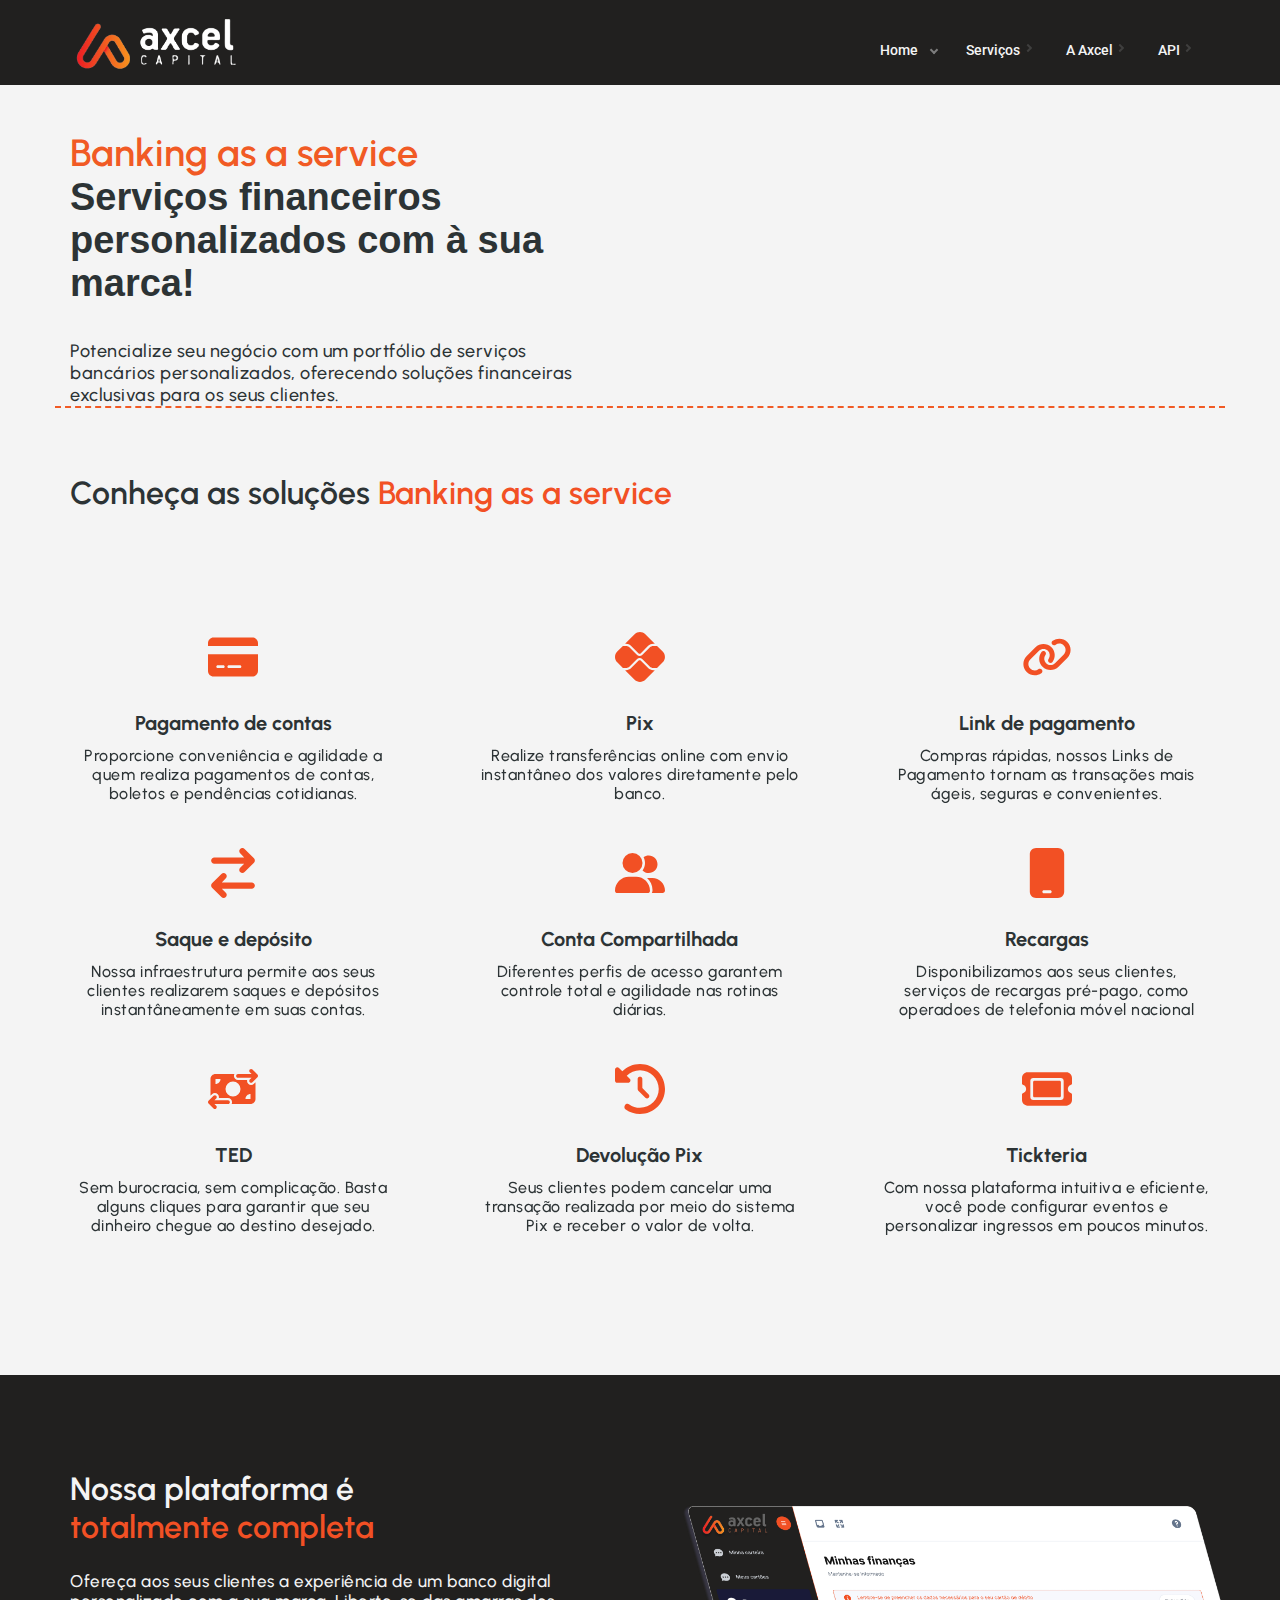
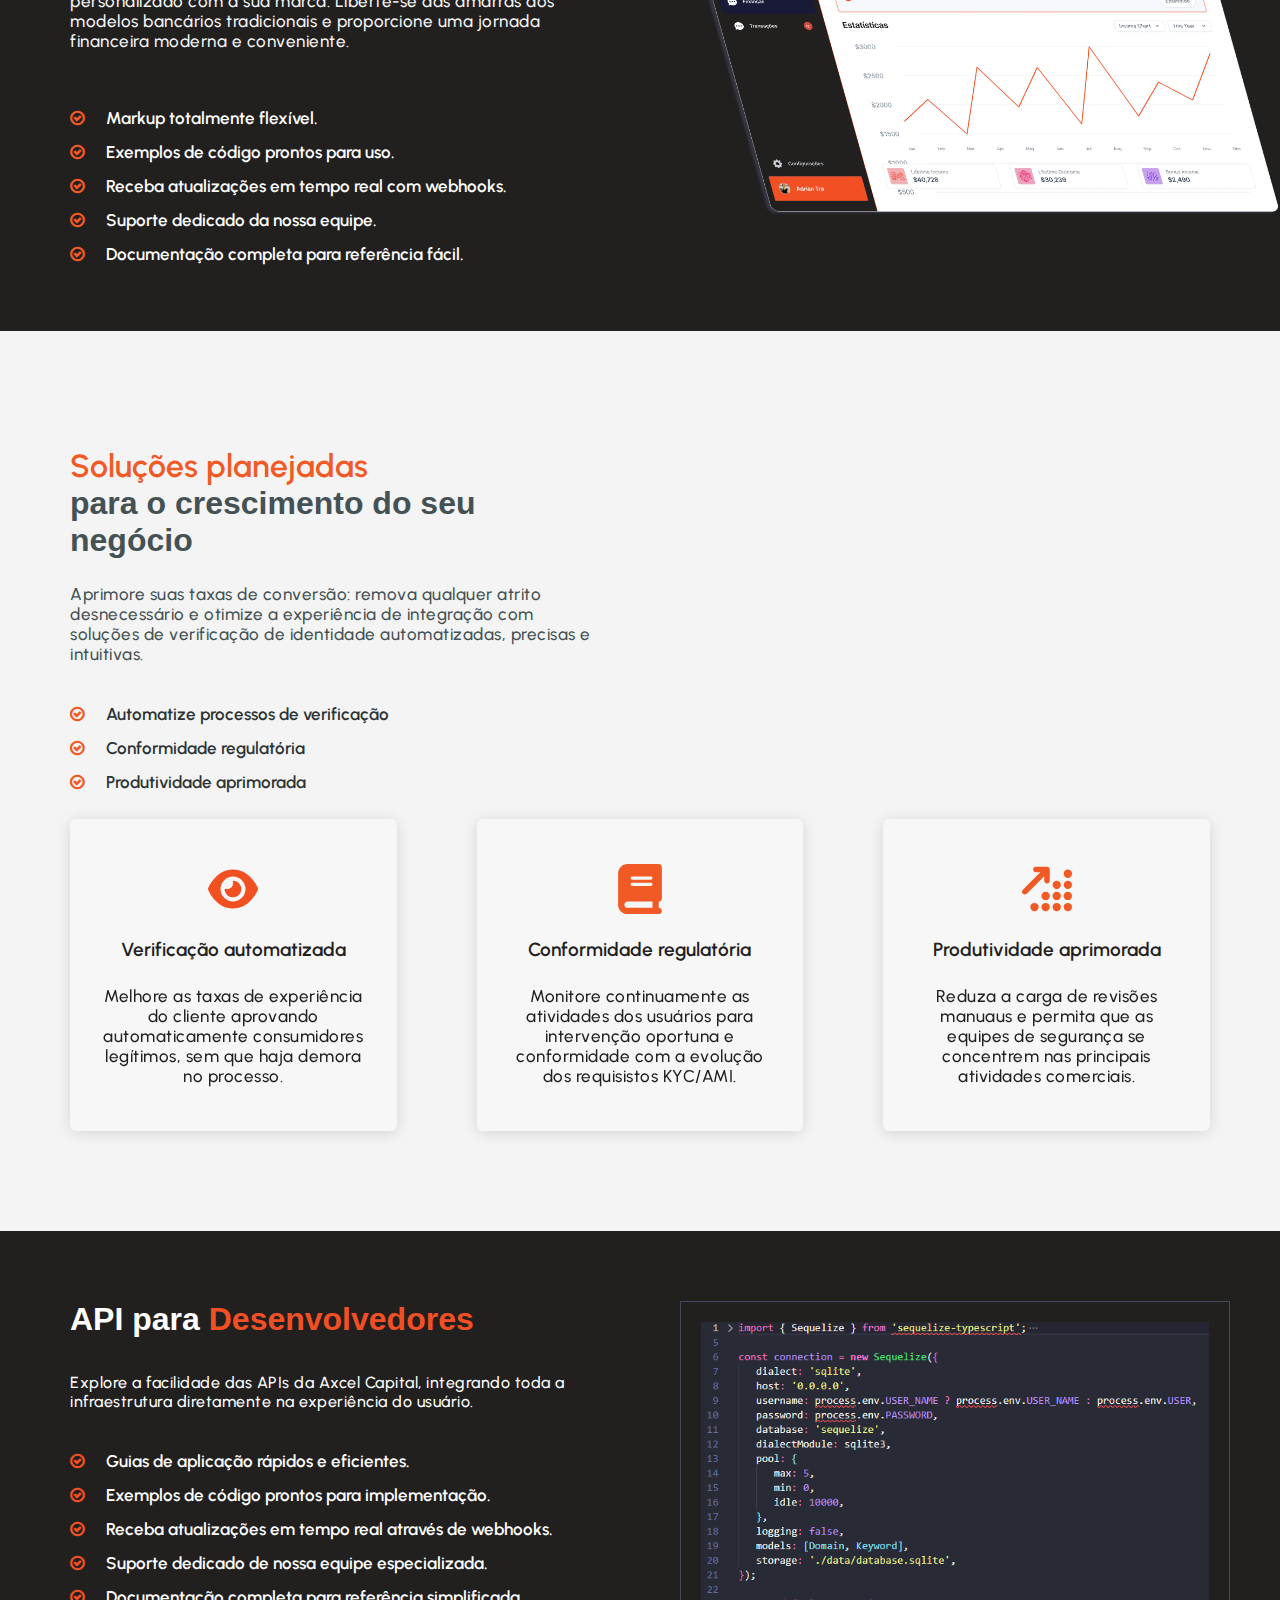
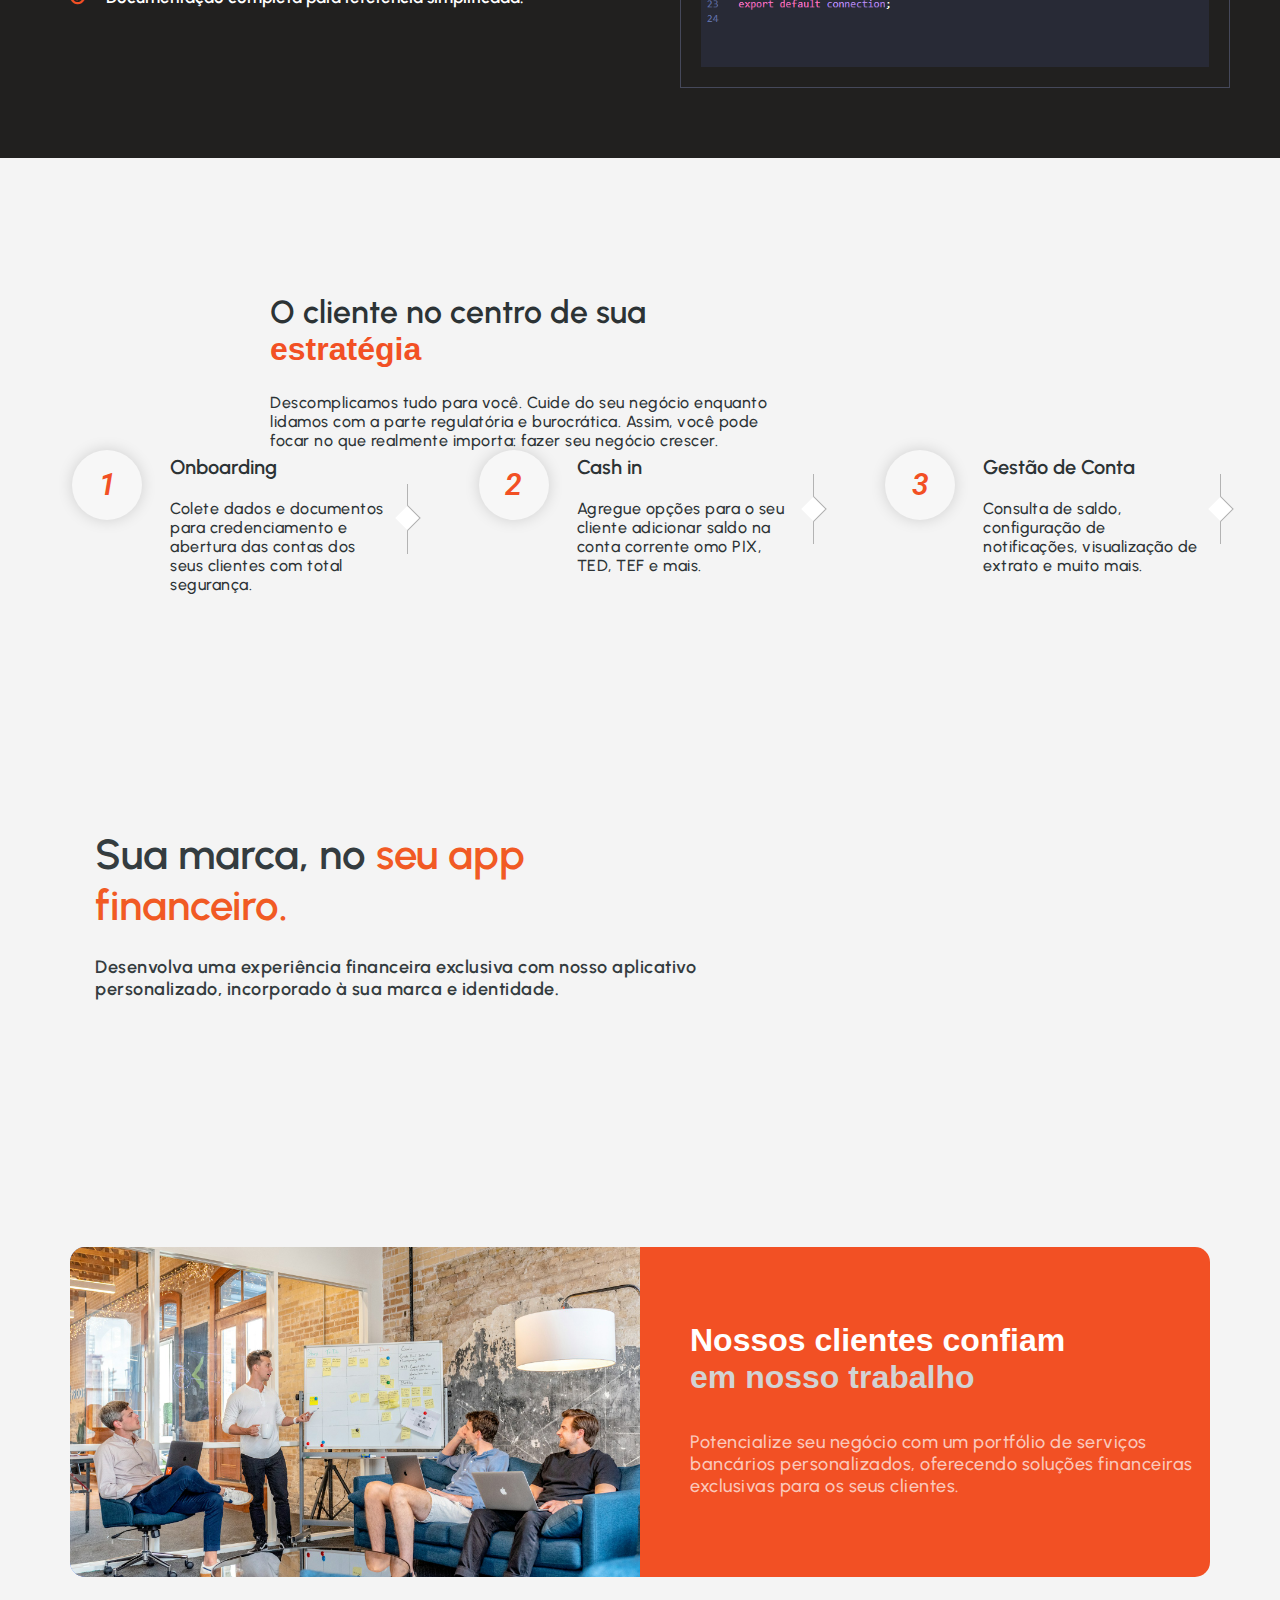
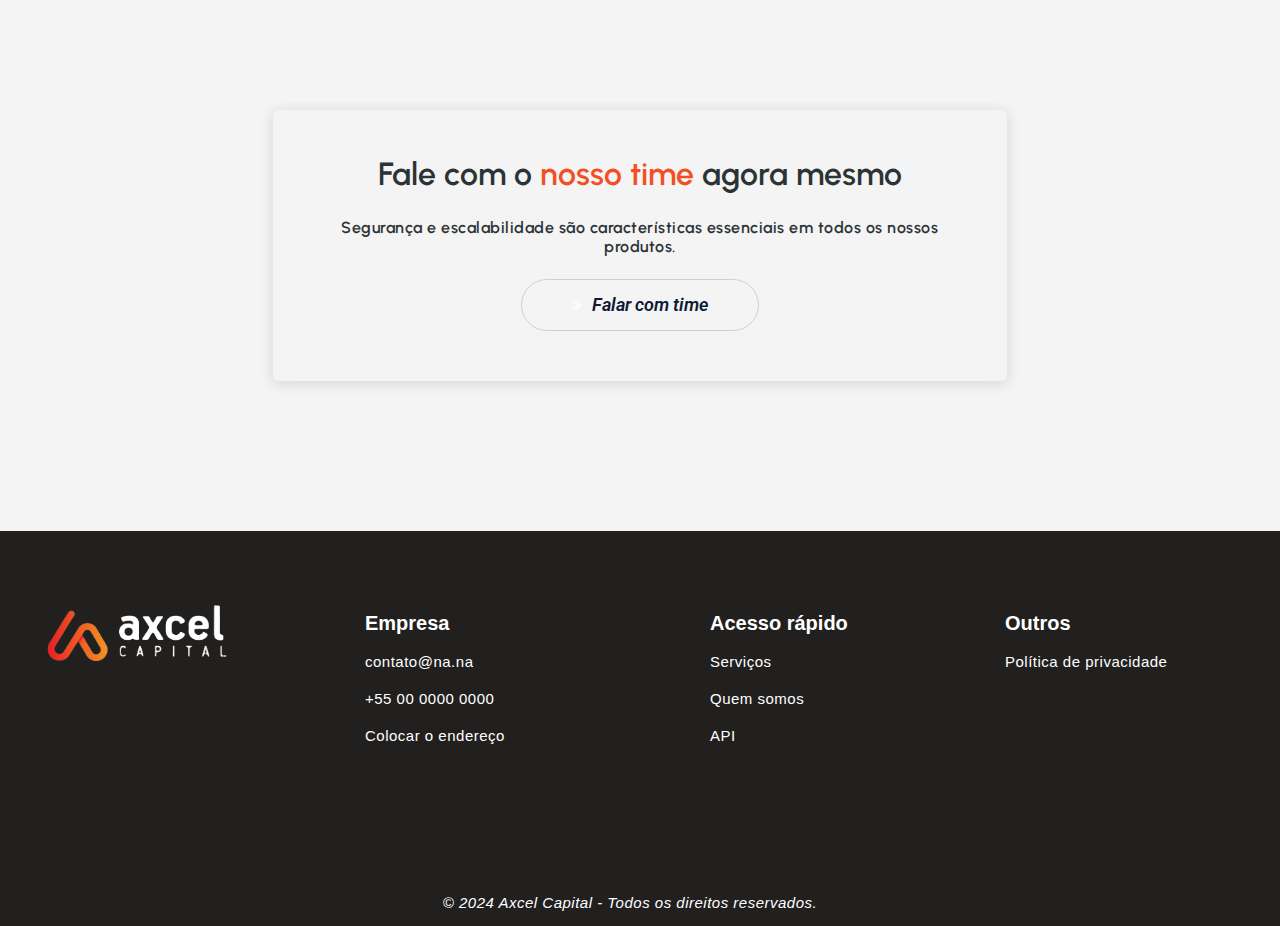
==== commit 2e0d50a6: "hasuhdsa" ====
--- a/index.html
+++ b/index.html
@@ -26,8 +26,127 @@
     <link rel="preconnect" href="https://fonts.googleapis.com">
 <link rel="preconnect" href="https://fonts.gstatic.com" crossorigin>
 <link href="https://fonts.googleapis.com/css2?family=Urbanist:wght@300;400;700&display=swap" rel="stylesheet">
-    src
+    
 </head>
+
+<style>
+    @media (max-width: 1920px) {
+        .col-md-6 .p-plataforma {
+            text-align: left;
+        }
+        .pulse-infinite img {
+            max-width: 600px;
+        }
+
+        .md6 {
+            margin-left: 200px;
+        }
+    }
+    @media (max-width: 767px) {
+    dotlottie-player {
+        width: 380px !important;
+        height: 380px !important;
+    }
+
+    .h1-center {
+        margin-left: 44px;
+    }
+
+    .col-md-6 .h1-plataforma {
+        display: flex;
+        flex-direction: column;
+        justify-content: center;
+        align-items: center;
+    }
+
+    .col-md-6 .p-plataforma {
+        width: 85%;
+        margin-left: 30px;
+        text-align: center;
+        line-height: 10px;
+    }
+
+    ul {
+        width: 85%;
+        margin-left: 50px;
+    }
+
+    .pulse-infinite {
+            max-width: 300px !important; 
+            margin-top: -130px !important;
+            margin-bottom: 20px; 
+    }
+
+    .pulse-infinite img {
+            margin-top: 0px !important; 
+    }
+    
+    .abs-image {
+        width: 400px !important;
+    }
+
+    ul {
+        text-align: center !important;
+    }
+
+    p {
+        text-align: center !important;
+        margin-left: 0px !important;
+    }
+
+    h1 {
+        text-align: center !important;
+        margin-left: 0px !important;
+    }
+
+    h2 {
+        display: flex;
+        flex-direction: column;
+        justify-content: center;
+        align-items: center;
+    }
+
+    .col-md-6, .md6 {
+        margin-left: 0px !important;
+    }
+
+    .col-md-7, .md7 {
+        width: 100;
+    }
+
+    .col-md-5 img {
+        margin-left: 45px !important;
+    }
+
+    .rodape-div-1 {
+        margin-left: 70px !important;
+    }
+
+    .rodape-div-2 {
+        margin-left: 130px !important;
+    }
+    
+    .rodape-div-2 span {
+        margin-left: 20px;
+    }
+
+    .rodape-div-3, .dropdown-toggle span {
+        margin-left: 0px !important;
+    }
+
+    .rodape-div-3, .dropdown-toggle p {
+        text-align: left !important;
+    }
+
+    .rodape-div-4, .rodape-div-4-coluna p {
+        text-align: left !important;
+    }
+    
+    .confiam {
+        margin-top: 20px !important;
+    }
+}
+</style>
 <body style="width: 100%;">
     <div id="preloader"></div>
     <header class="fixed-top scroll-change" data-menu-anima="fade-bottom">
@@ -414,7 +533,7 @@
                 <hr class="space" />
                 <hr class="space" />
                 <div class="container content box-middle">
-                        <div class="col-md-7">
+                        <div class="col-md-7 md7">
                             <h1 style="color: #343c3f;font-family: 'Urbanist', sans-serif; font-size: 42px; align-items: center;margin-top: 100px; text-align:left; font-weight: 600; line-height: normal;font-style: normal;">Sua marca, no
                                 <span style="color:#F15A24 ;">seu app financeiro.</span>
                                 </h1>
@@ -439,7 +558,7 @@
             <div class="row">
                 <div class="col-md-6" style="background-color: #f25024;">
                     <div class="content" style="background-color: #f25024;">
-                        <h1 style="color: #ffffff;font-family: 'Urbanis#f25024t', sans-serif; font-size: 32px; margin-top: 0px;margin-left: 50px; align-items: center; text-align: left; font-weight: 600; line-height: normal;font-style: normal;">Nossos clientes confiam</h1>
+                        <h1 class="confiam" style="color: #ffffff;font-family: 'Urbanis#f25024t', sans-serif; font-size: 32px; margin-top: 0px;margin-left: 50px; align-items: center; text-align: left; font-weight: 600; line-height: normal;font-style: normal;">Nossos clientes confiam</h1>
                             <h1 style="color: #d2d3d3;font-family: 'Urbanisst', sans-serif; font-size: 32px;;margin-bottom: 80px;margin-left: 50px; align-items: center; text-align: left; font-weight: 600;line-height: normal;font-style: normal;"> em nosso trabalho<br>
                             </h1>
                             <p style="color: #d2d3d3;font-family: 'Urbanist', sans-serif; font-size: 18px;margin-top: -50px;margin-left: 50px; align-items: center; text-align: left; font-weight: 500; line-height: normal;font-style: normal;">
--- a/HTWF/style.css
+++ b/HTWF/style.css
@@ -6370,6 +6370,7 @@
 */
     .navbar-header {
         background-color: #2c3335;
+        height: 85px;
     }
 
     .bg-transparent .navbar-header {
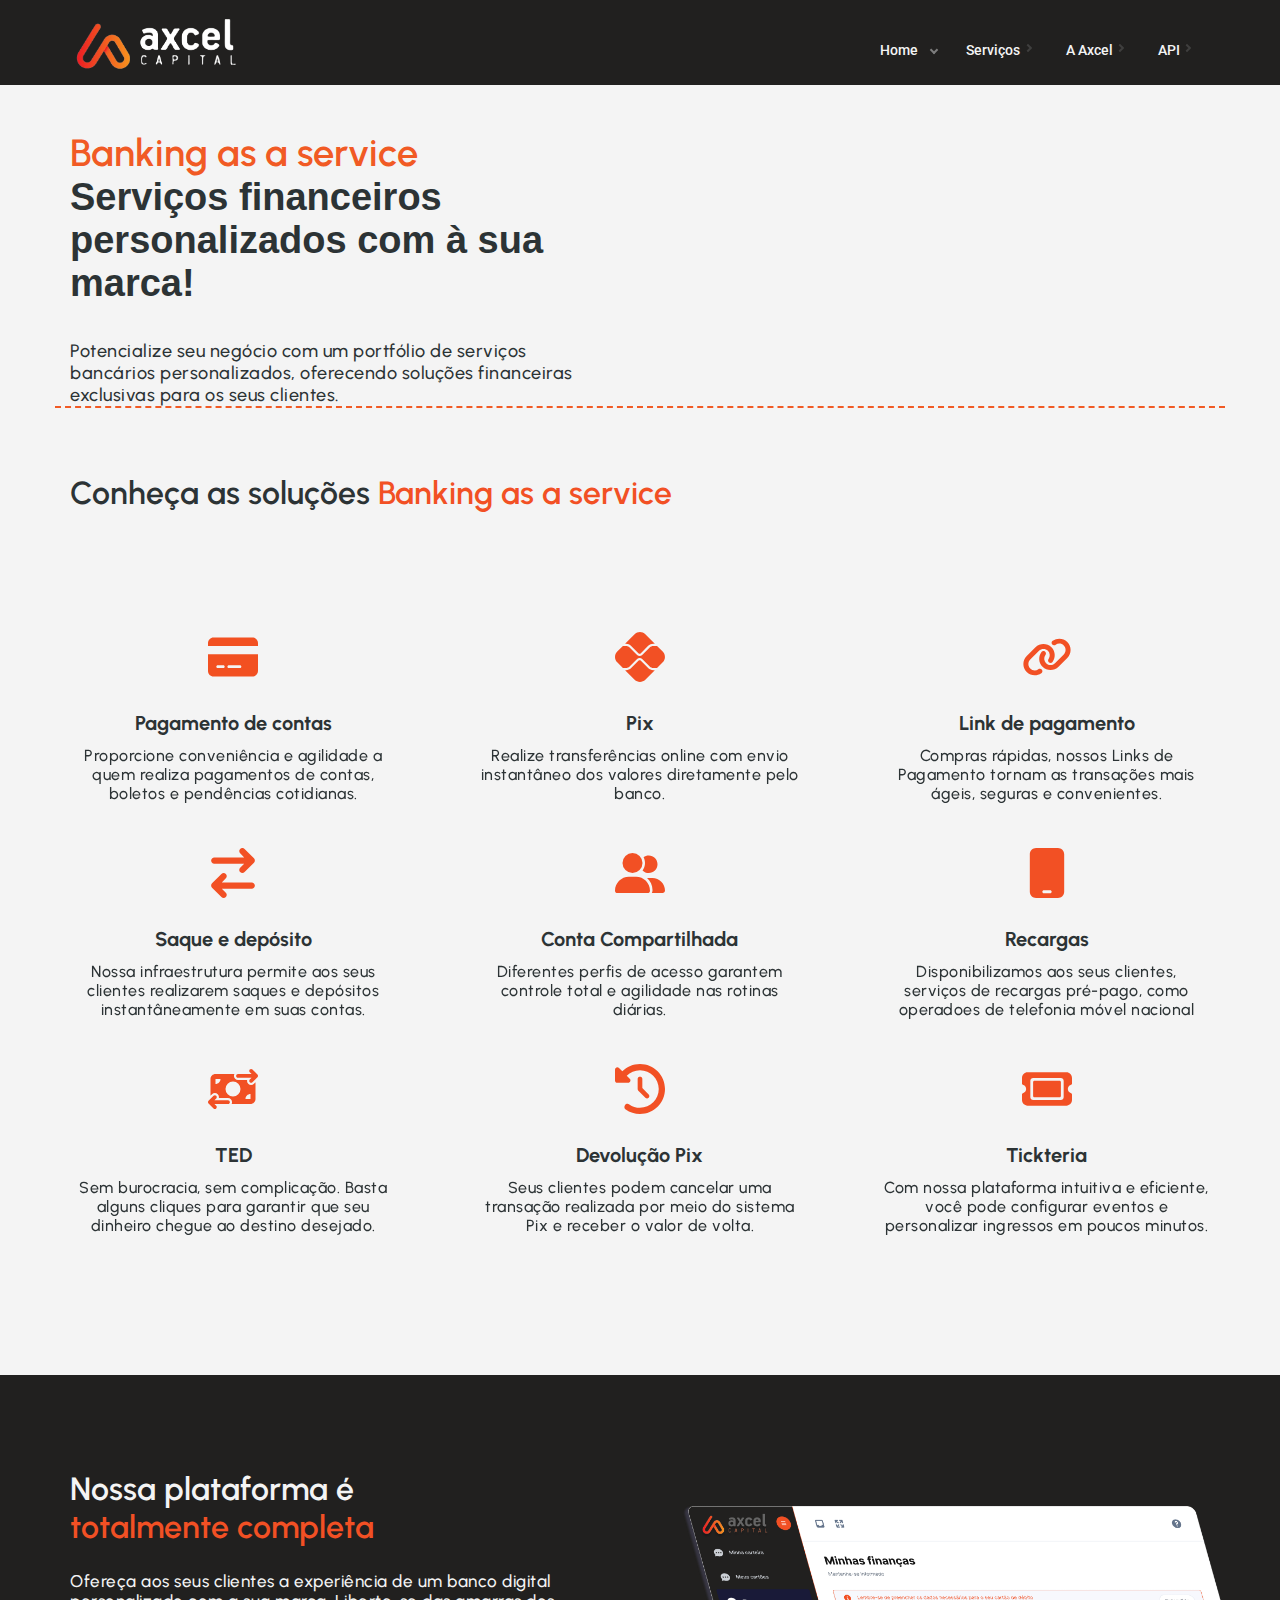
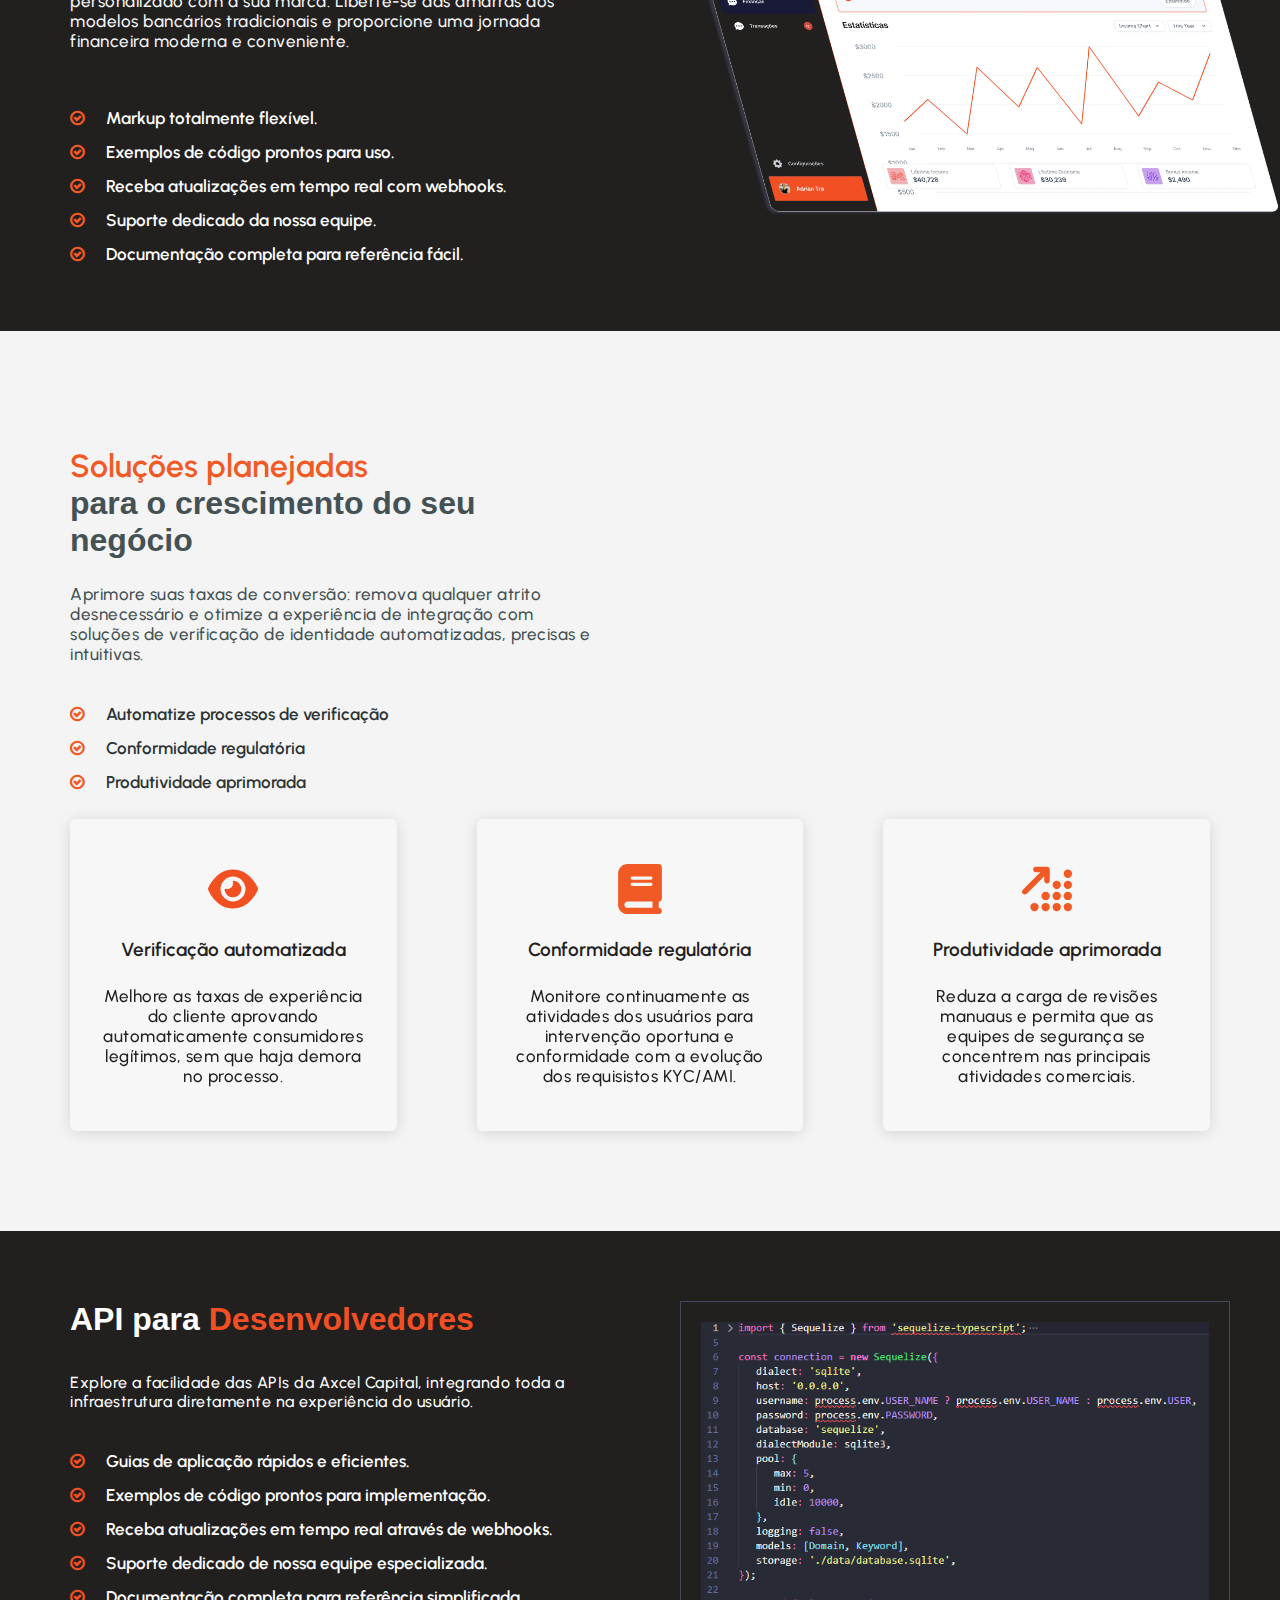
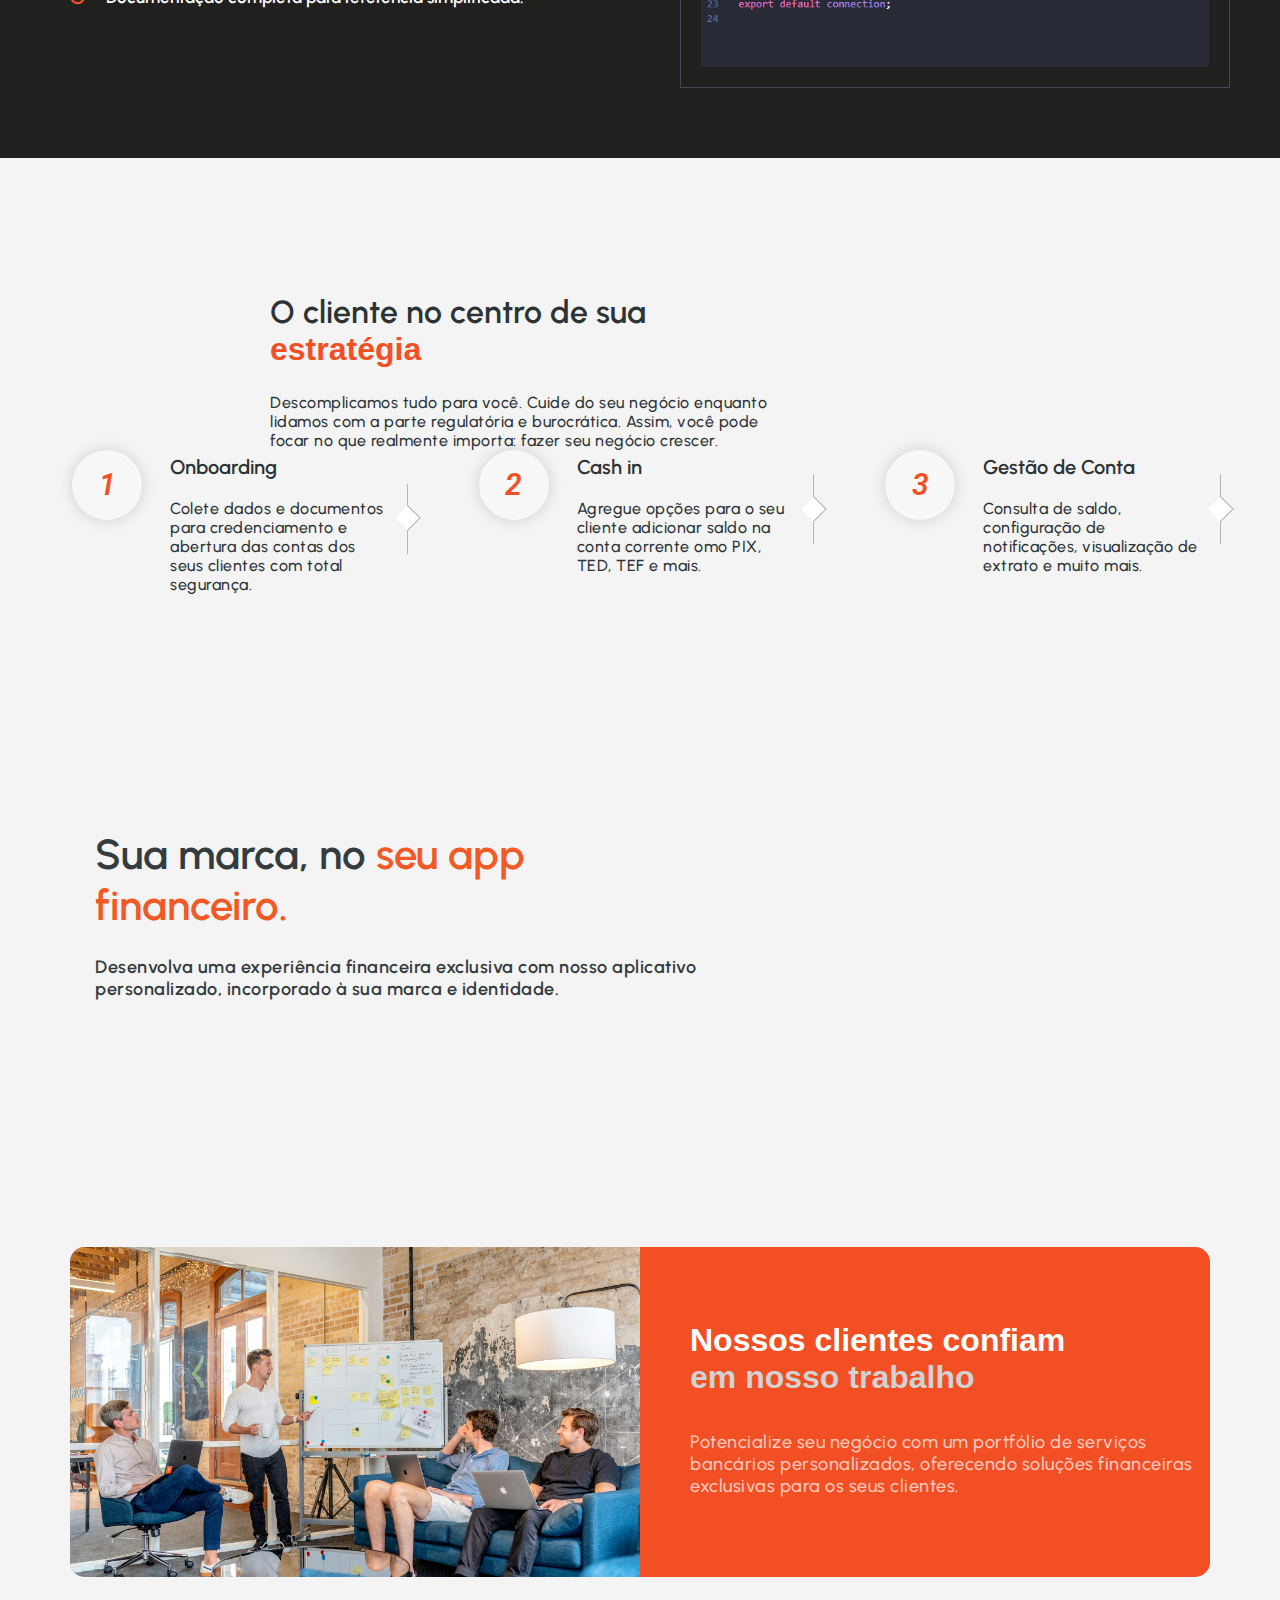
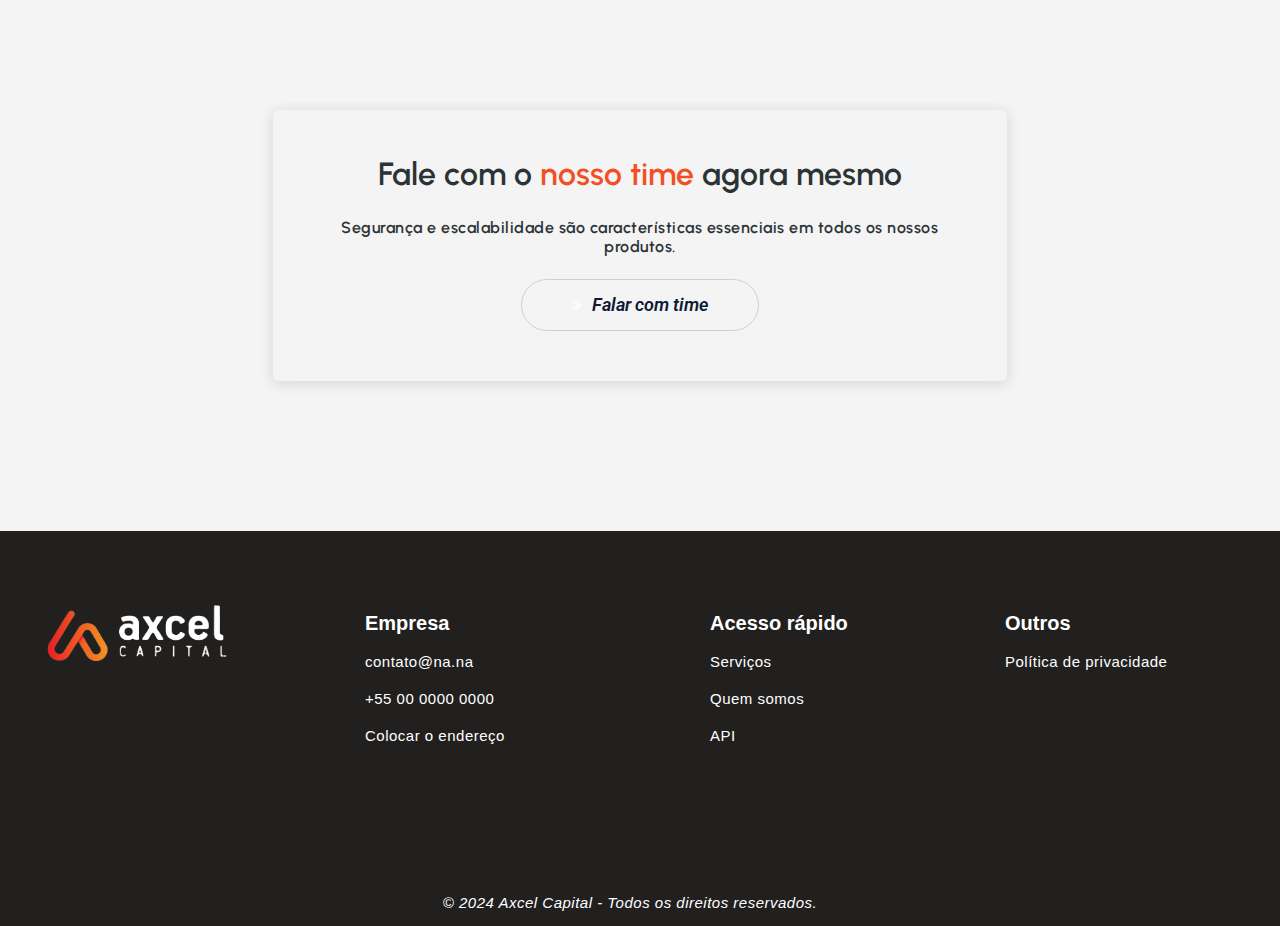
==== commit 3c077c6c: "hkle" ====
--- a/index.html
+++ b/index.html
@@ -179,6 +179,7 @@
                                         <li class="dropdown dropdown-submenu">
                                             <a href="API.html" class="dropdown-toggle" data-toggle="dropdown">API</a>
                                         </li>
+                                        </li>
                                             </ul>
                                         </li>
                                     </ul>
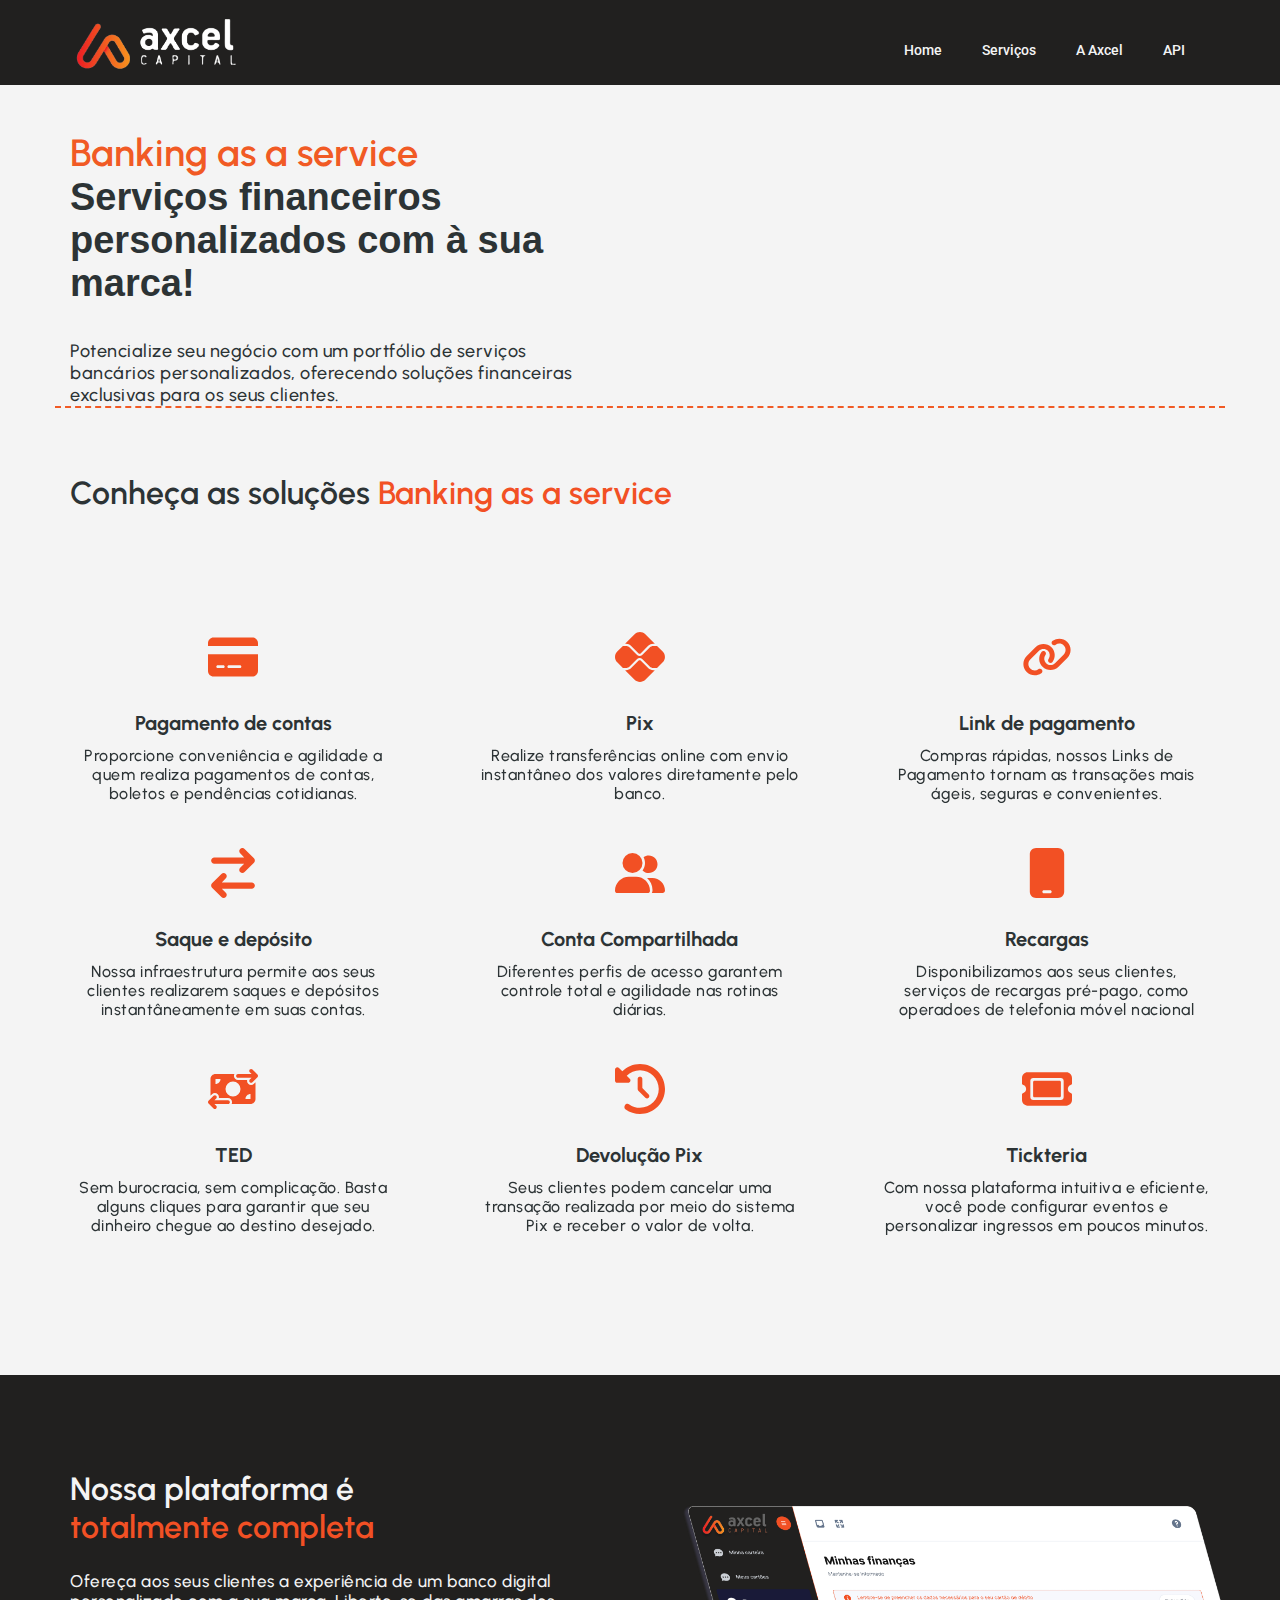
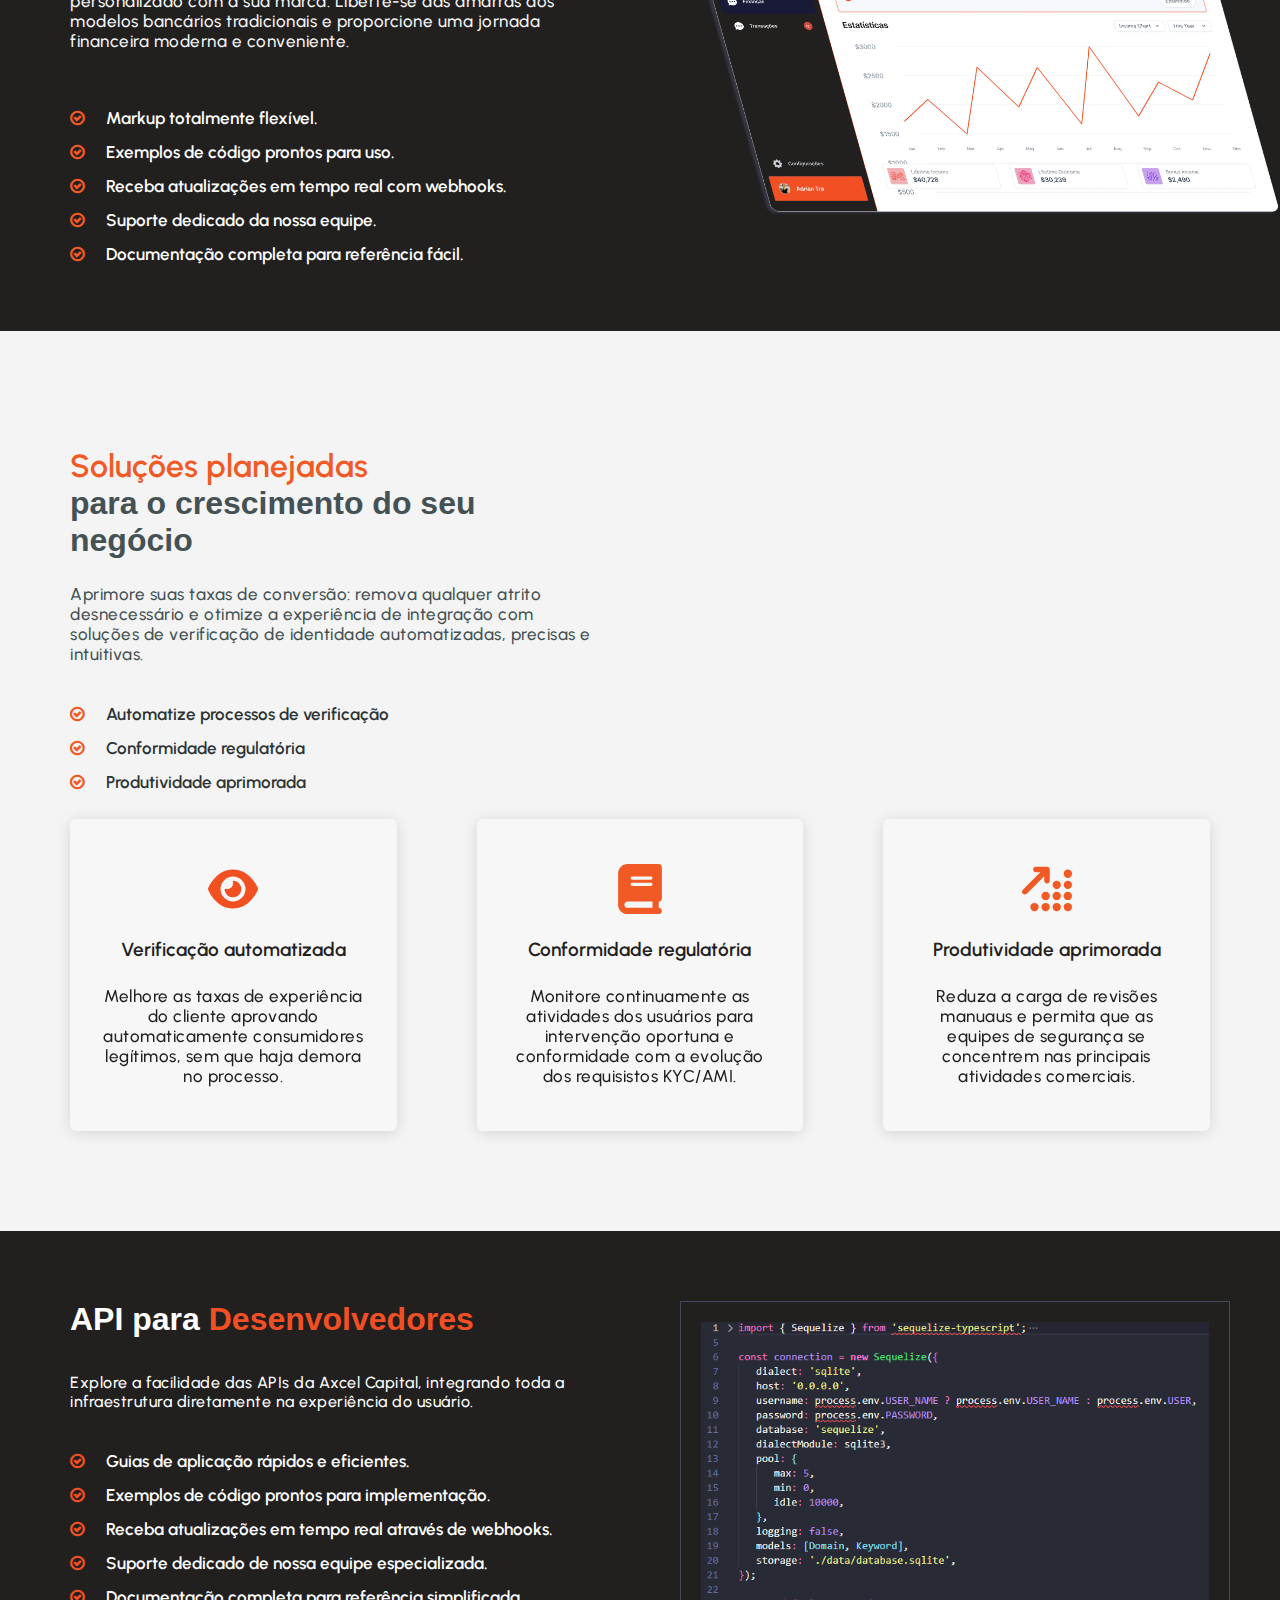
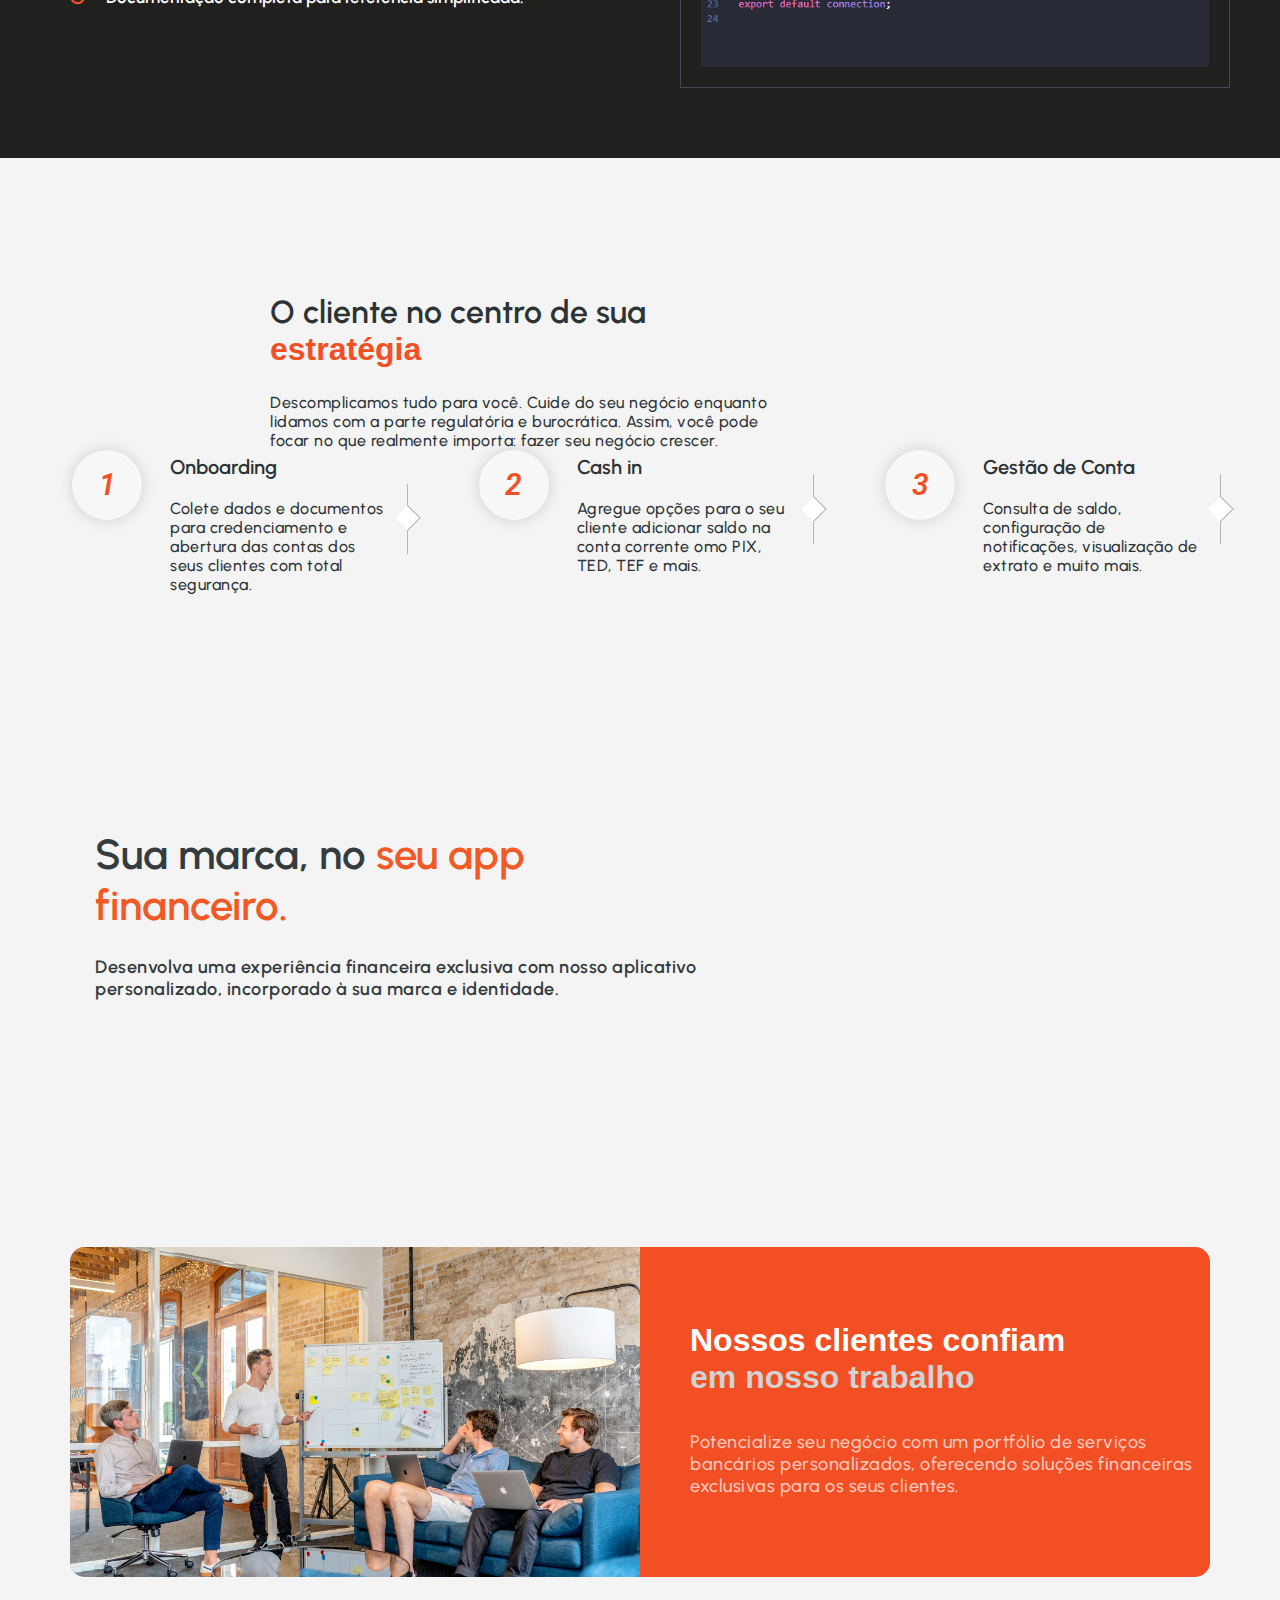
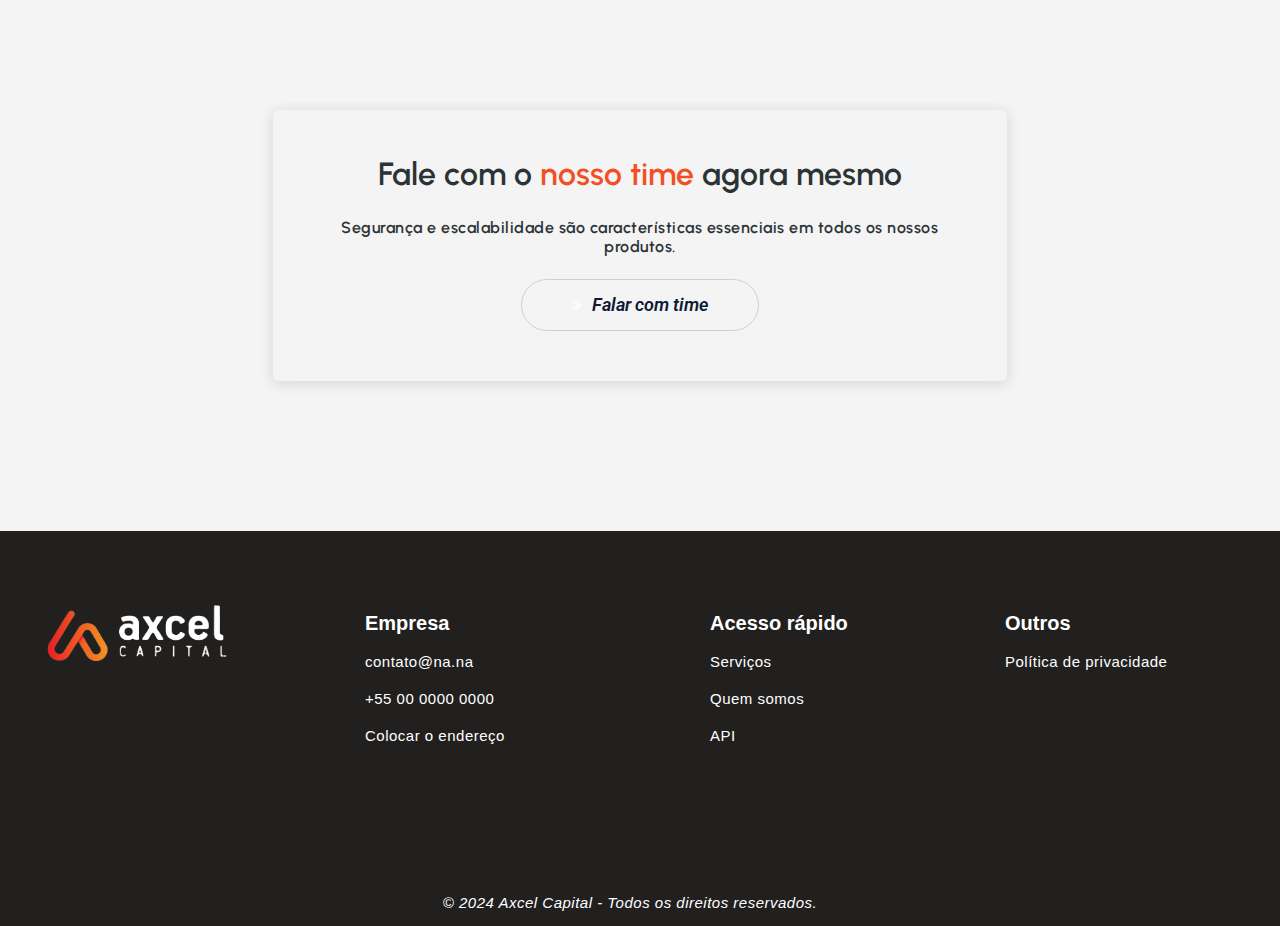
==== commit eca35e8e: "jdf" ====
--- a/index.html
+++ b/index.html
@@ -166,22 +166,18 @@
                         <div class="nav navbar-nav navbar-right">
                             <ul class="nav navbar-nav">
                                 <li class="dropdown active">
-                                    <a href="index.html" class="dropdown-toggle" data-toggle="dropdown" role="button">Home <span class="caret"></span></a>
+                                    <a href="index.html" class="dropdown-toggle" data-toggle="dropdown">Home</a>
                                 </li>
-                                <li class="dropdown">
-                                      <li class="dropdown dropdown-submenu">
-                                            <a href="serviços.html" class="dropdown-toggle" data-toggle="dropdown">Serviços</a>
-                                        </li>
-                                        </li>
-                                        <li class="dropdown dropdown-submenu">
-                                            <a href="quemsomos.html" class="dropdown-toggle" data-toggle="dropdown">A Axcel</a>
-                                        </li>
-                                        <li class="dropdown dropdown-submenu">
-                                            <a href="API.html" class="dropdown-toggle" data-toggle="dropdown">API</a>
-                                        </li>
-                                        </li>
-                                            </ul>
-                                        </li>
+                                <li class="dropdown active">
+                                    <a href="serviços.html" class="dropdown-toggle" data-toggle="dropdown">Serviços</a>
+                                </li>
+                                <li class="dropdown active">
+                                    <a href="quemsomos.html" class="dropdown-toggle" data-toggle="dropdown">A Axcel</a>
+                                </li>
+                                <li class="dropdown active">
+                                    <a href="API.html" class="dropdown-toggle" data-toggle="dropdown">API</a>
+                                </li>
+                               
                                     </ul>
                                 </li>
                                 
